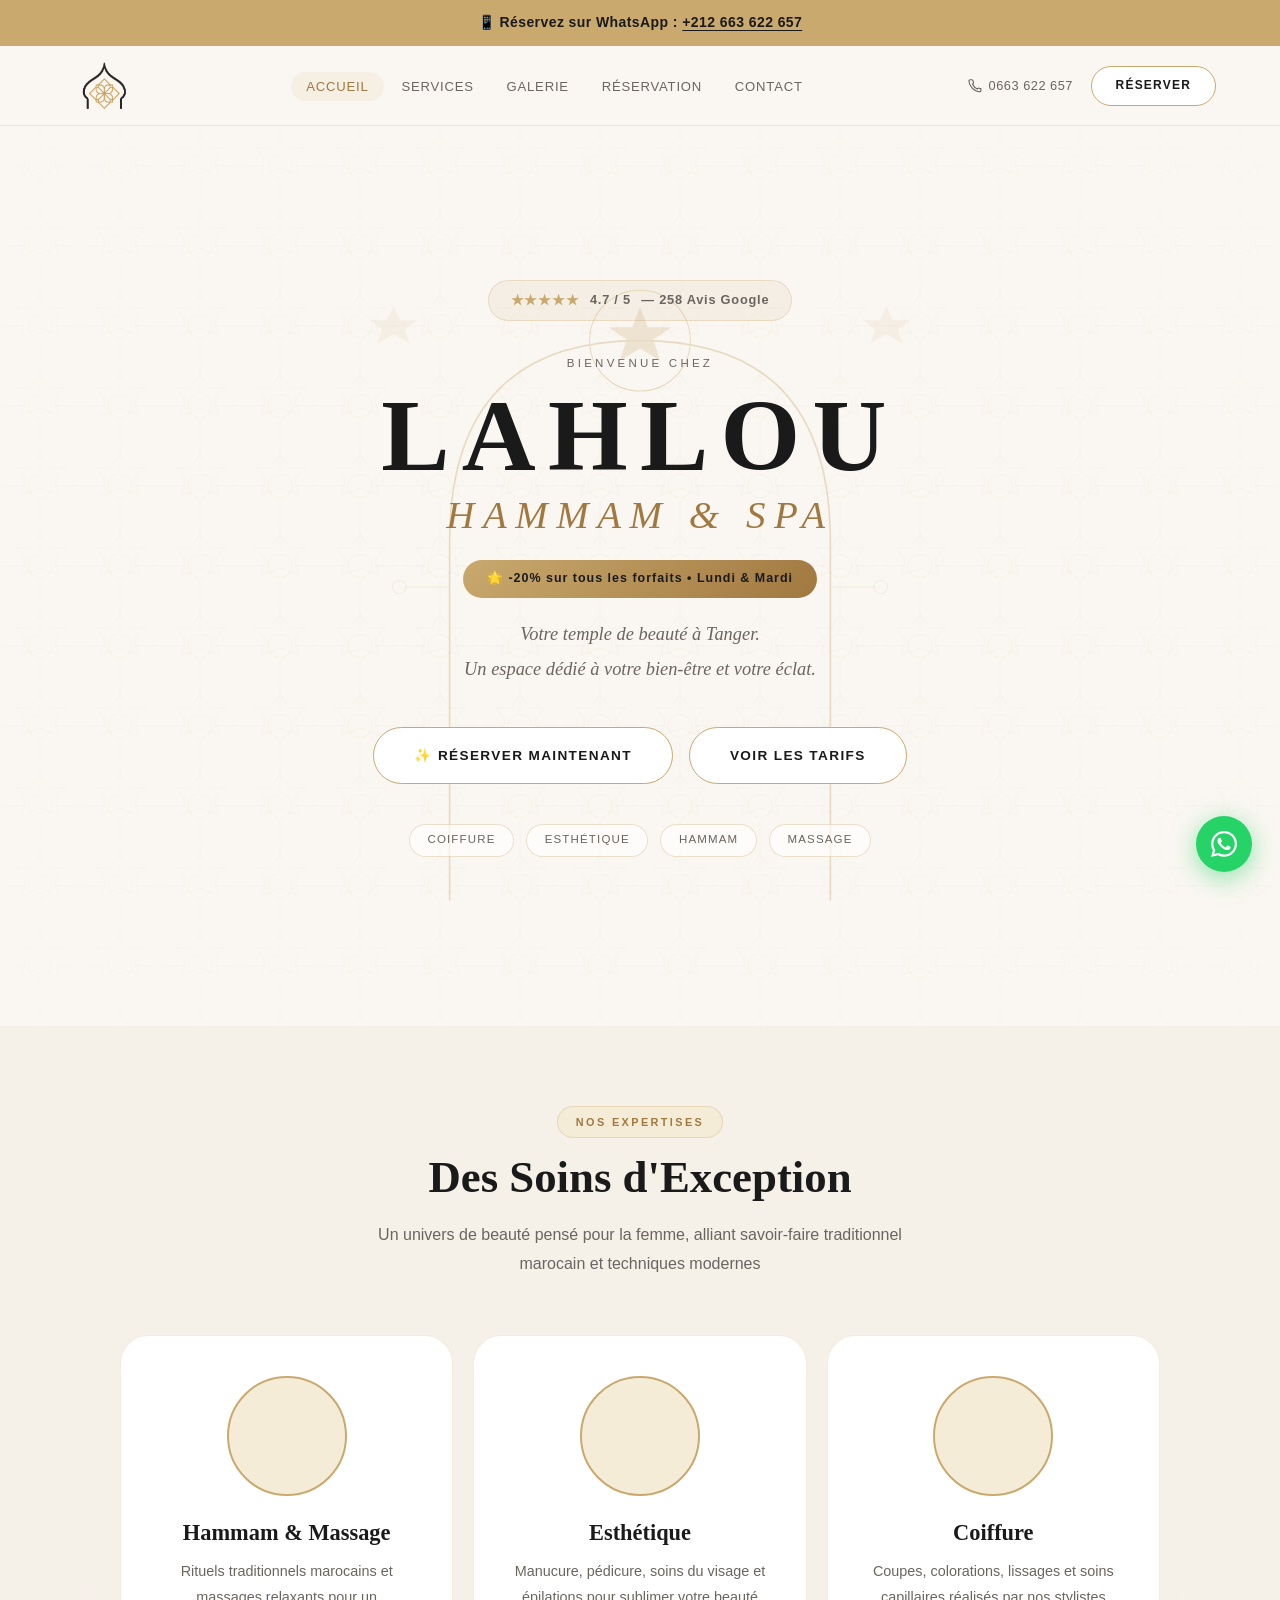
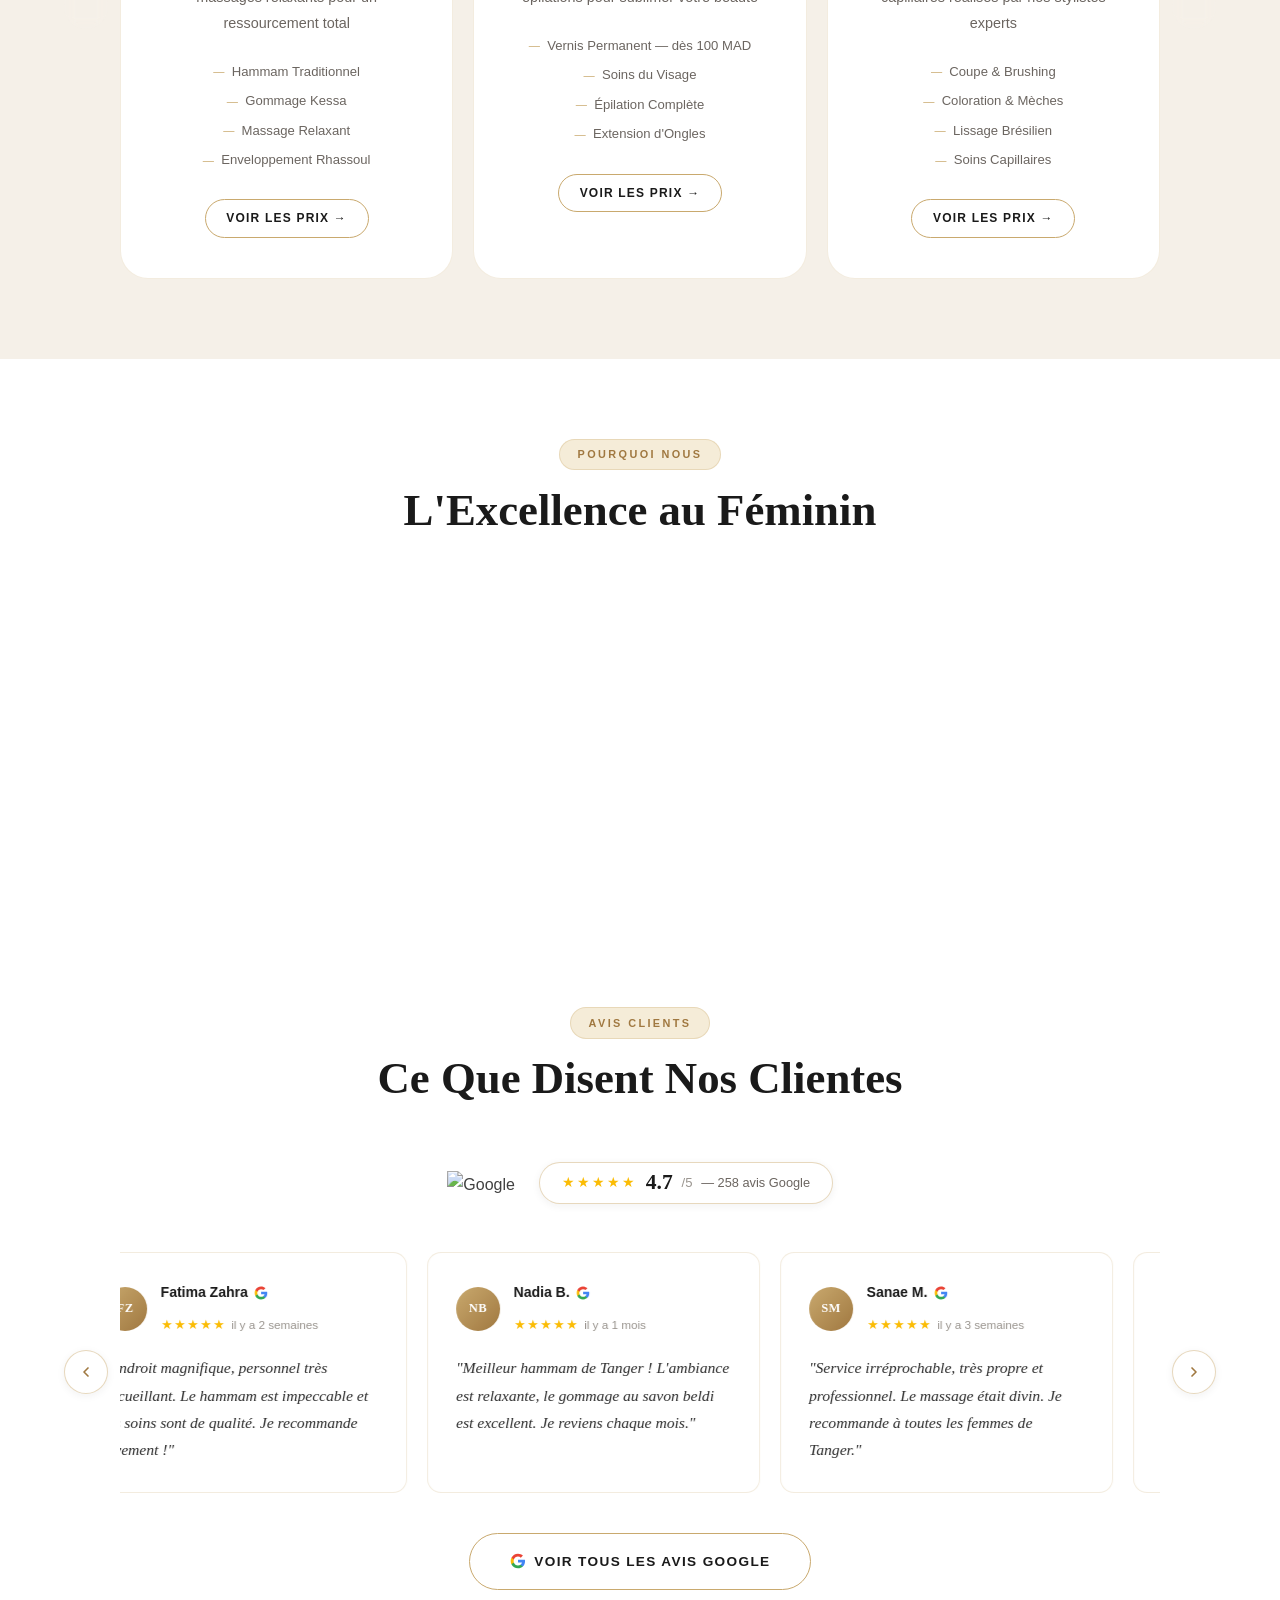
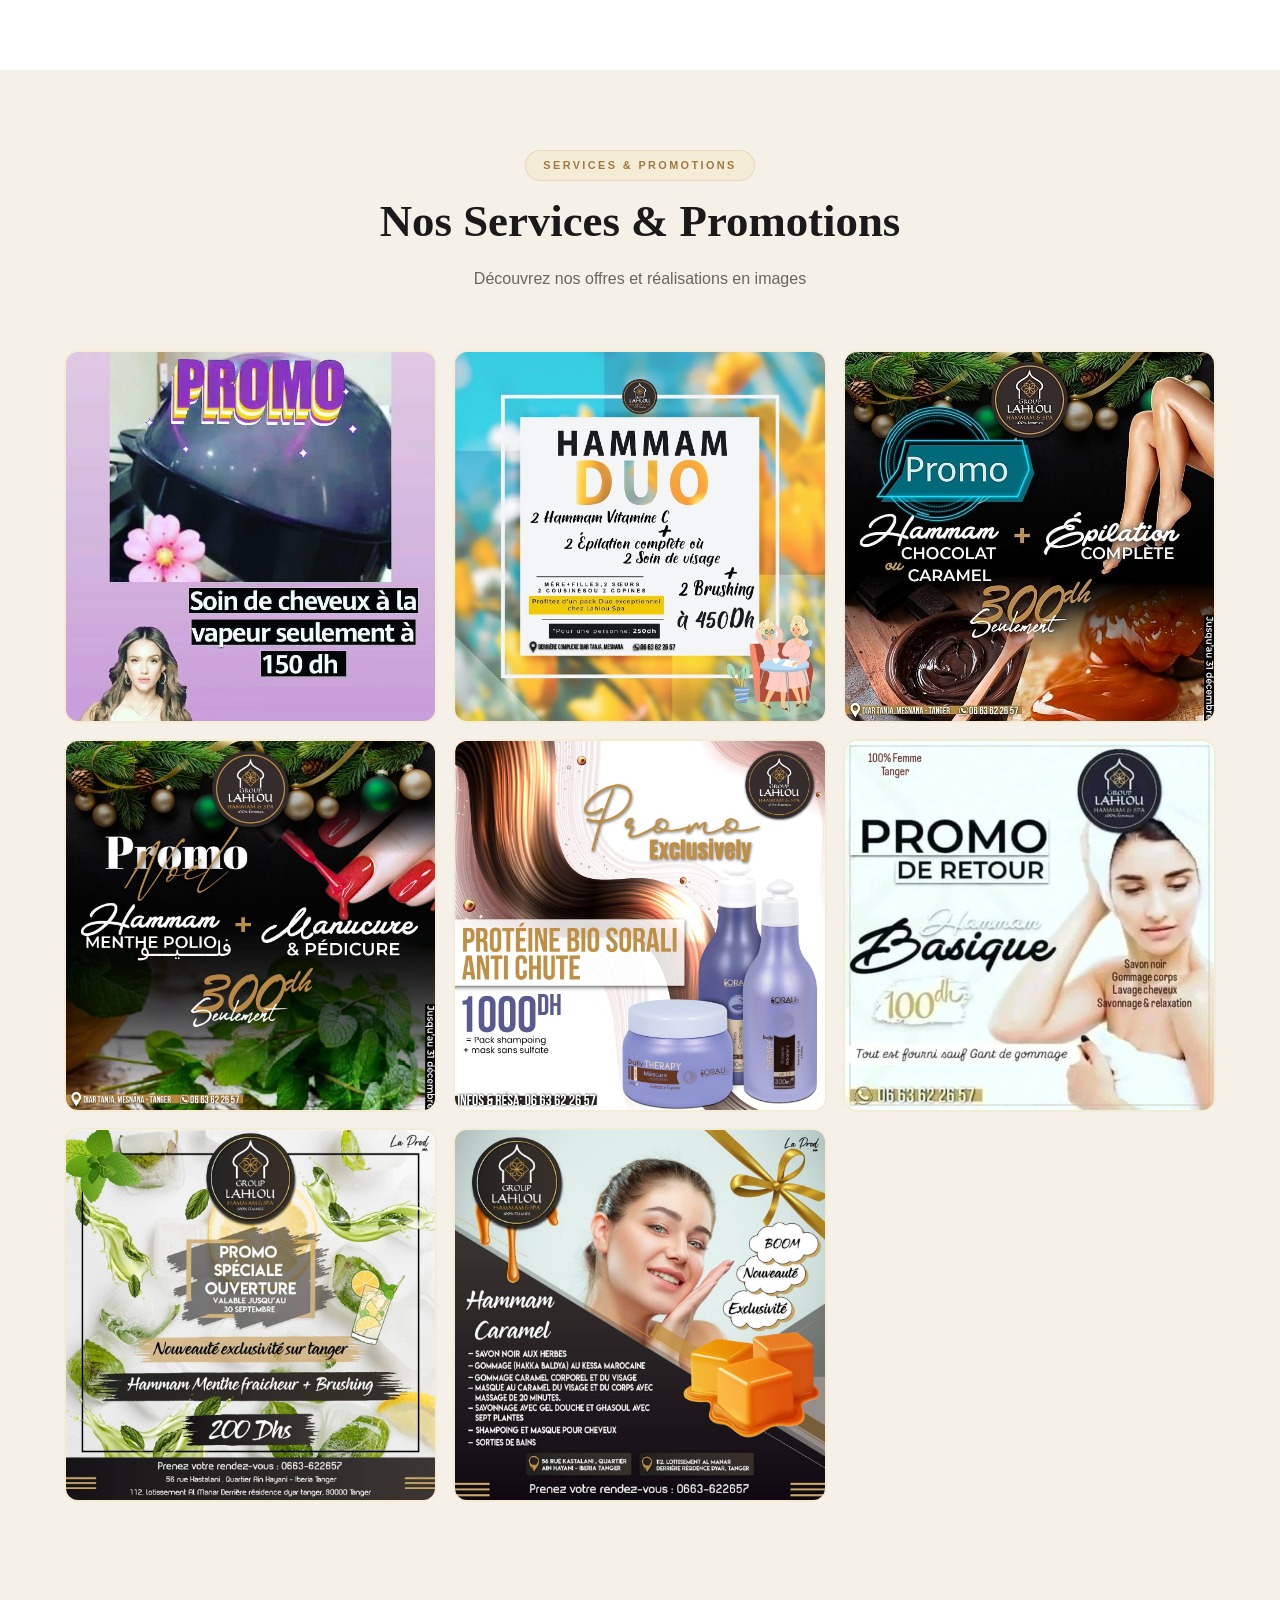
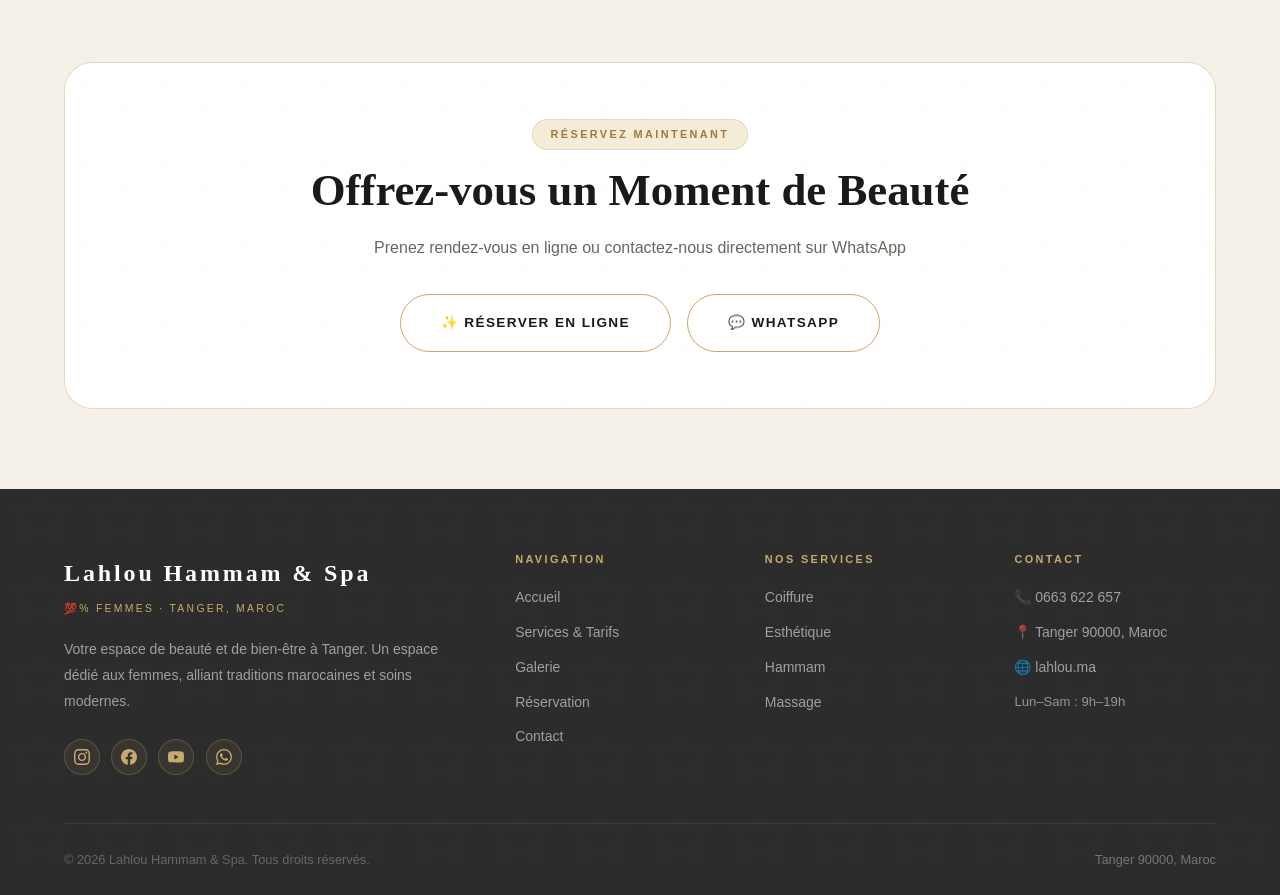
==== index.html @ bea40d2b "first commit" ====
<!DOCTYPE html>
<html lang="fr">
<head>
  <meta charset="UTF-8">
  <meta name="viewport" content="width=device-width, initial-scale=1.0">
  <link rel="icon" type="image/png" href="images/logo-main.png">
  <meta name="msapplication-TileImage" content="images/66.png">
  <title>Lahlou Hammam & Spa — 💯% Femmes | Tanger</title>
  <meta name="description" content="Votre salon de beauté à Tanger. Coiffure, Esthétique, Hammam & Massage. 💯% Femmes. 4.7★ sur Google — 258 avis.">
  <link rel="preconnect" href="https://fonts.googleapis.com">
  <link rel="preconnect" href="https://fonts.gstatic.com" crossorigin>
  <link href="https://fonts.googleapis.com/css2?family=Playfair+Display:ital,wght@0,400;0,700;1,400;1,700&family=Poppins:wght@300;400;500;600;700&display=swap" rel="stylesheet">
  <link rel="stylesheet" href="css/styles.css">
</head>
<body>

<!-- ── PROMOTIONS BANNER ─────────────────────────────────── -->
<div class="promo-banner" role="banner" aria-label="Contact WhatsApp">
  <div class="promo-banner-inner">
    <span>📱 Réservez sur WhatsApp : <a href="https://wa.me/212663622657" target="_blank" rel="noopener">+212 663 622 657</a></span>
  </div>
</div>

<!-- ── NAVIGATION ──────────────────────────────────────── -->
<nav class="nav" role="navigation">
  <div class="container nav-inner">
<a href="index.html" class="nav-logo">
  <img src="images/66.png" alt="Lahlou Hammam &amp; Spa" style="height:80px;width:auto;">
</a>
    <ul class="nav-links" role="list">
      <li><a href="index.html" class="active">Accueil</a></li>
      <li><a href="services.html">Services</a></li>
      <li><a href="gallery.html">Galerie</a></li>
      <li><a href="booking.html">Réservation</a></li>
      <li><a href="contact.html">Contact</a></li>
    </ul>
    <div class="nav-actions">
      <a href="tel:0663622657" class="nav-phone" aria-label="Appeler le salon">
        <svg width="14" height="14" viewBox="0 0 24 24" fill="none" stroke="currentColor" stroke-width="2" aria-hidden="true"><path d="M22 16.92v3a2 2 0 0 1-2.18 2 19.79 19.79 0 0 1-8.63-3.07A19.5 19.5 0 0 1 4.69 12a19.79 19.79 0 0 1-3.07-8.67A2 2 0 0 1 3.6 1.27h3a2 2 0 0 1 2 1.72 12.84 12.84 0 0 0 .7 2.81 2 2 0 0 1-.45 2.11L7.91 8.91a16 16 0 0 0 8.18 8.18l.91-.91a2 2 0 0 1 2.11-.45 12.84 12.84 0 0 0 2.81.7A2 2 0 0 1 22 16.92z"/></svg>
        0663 622 657
      </a>
      <a href="booking.html" class="nav-book-btn">
        <span class="btn-label">Réserver</span>
      </a>
      <button class="hamburger" aria-label="Ouvrir le menu" aria-expanded="false">
        <span></span><span></span><span></span>
      </button>
    </div>
  </div>
</nav>
<div class="mobile-menu" role="dialog" aria-label="Navigation mobile">
  <a href="index.html">Accueil</a>
  <a href="services.html">Services &amp; Tarifs</a>
  <a href="gallery.html">Galerie</a>
  <a href="booking.html">Réservation</a>
  <a href="contact.html">Contact</a>
  <a href="tel:0663622657">📞 0663 622 657</a>
  <a href="booking.html" class="mobile-book">✨ Réserver Maintenant</a>
</div>

<!-- ── HERO ────────────────────────────────────────────── -->
<section class="hero" aria-labelledby="hero-title">
  <div class="hero-pattern" aria-hidden="true"></div>
  <div class="hero-bg-img" aria-hidden="true"></div>
  <div class="hero-gradient" aria-hidden="true"></div>
  <div class="hero-arch" aria-hidden="true">
    <svg viewBox="0 0 500 580" xmlns="http://www.w3.org/2000/svg">
      <!-- Moroccan keyhole arch -->
      <path d="M 80,580 L 80,260 Q 80,80 250,80 Q 420,80 420,260 L 420,580" fill="none" stroke="#C9A96E" stroke-width="1.5"/>
      <!-- Decorative top -->
      <circle cx="250" cy="80" r="45" fill="none" stroke="#C9A96E" stroke-width="1"/>
      <polygon points="250,50 257,68 278,68 262,79 268,98 250,87 232,98 238,79 222,68 243,68" fill="#C9A96E" opacity="0.7"/>
      <!-- Side ornaments -->
      <line x1="80" y1="300" x2="40" y2="300" stroke="#C9A96E" stroke-width="0.8" opacity="0.5"/>
      <circle cx="35" cy="300" r="6" fill="none" stroke="#C9A96E" stroke-width="0.8" opacity="0.5"/>
      <line x1="420" y1="300" x2="460" y2="300" stroke="#C9A96E" stroke-width="0.8" opacity="0.5"/>
      <circle cx="465" cy="300" r="6" fill="none" stroke="#C9A96E" stroke-width="0.8" opacity="0.5"/>
      <!-- Corner ornaments -->
      <polygon points="30,50 36,62 50,62 40,70 44,82 30,74 16,82 20,70 10,62 24,62" fill="#C9A96E" opacity="0.3" stroke="#C9A96E" stroke-width="0.5"/>
      <polygon points="470,50 476,62 490,62 480,70 484,82 470,74 456,82 460,70 450,62 464,62" fill="#C9A96E" opacity="0.3" stroke="#C9A96E" stroke-width="0.5"/>
    </svg>
  </div>
  <div class="hero-content" role="main">
    <div class="hero-rating" aria-label="Note: 4.7 sur 5, 258 avis Google">
      <span class="stars" aria-hidden="true">★★★★★</span>
      <strong>4.7 / 5</strong>
      <span>— 258 Avis Google</span>
    </div>
    <p class="hero-label">Bienvenue chez</p>
    <h1 id="hero-title">Lahlou<span>Hammam &amp; Spa</span></h1>
    <div class="hero-promo-pill" id="hero-promo-pill" aria-label="Offre spéciale">
      <span class="hero-promo-pill__text">🌟 -20% sur tous les forfaits • Lundi & Mardi</span>
    </div>
    <p class="hero-desc">Votre temple de beauté à Tanger.<br>Un espace dédié à votre bien-être et votre éclat.</p>
    <div class="hero-cta">
      <a href="booking.html" class="btn btn-gold btn-lg">✨ Réserver Maintenant</a>
      <a href="services.html" class="btn btn-outline btn-lg">Voir les Tarifs</a>
    </div>
    <div class="hero-services-pills" aria-label="Nos services">
      <span>Coiffure</span>
      <span>Esthétique</span>
      <span>Hammam</span>
      <span>Massage</span>
    </div>
  </div>
</section>

<!-- ── SERVICES OVERVIEW ────────────────────────────────── -->
<section id="services" style="background:var(--cream)" aria-labelledby="services-title">
  <div class="container">
    <div class="section-header">
      <span class="section-tag">Nos Expertises</span>
      <h2 id="services-title">Des Soins d'Exception</h2>
      <p>Un univers de beauté pensé pour la femme, alliant savoir-faire traditionnel marocain et techniques modernes</p>
    </div>
    <div id="services-carousel" class="sec-carousel" data-gap="1.25" data-visible='{"desktop":3,"tablet":2,"mobile":1}' data-min-mobile-w="320" data-mobile-pct="0.90" aria-label="Carrousel des services">
      <button class="carousel-btn carousel-btn--prev" aria-label="Services précédents">
        <svg width="16" height="16" viewBox="0 0 24 24" fill="none" stroke="currentColor" stroke-width="2.5" stroke-linecap="round" stroke-linejoin="round" aria-hidden="true"><polyline points="15,18 9,12 15,6"/></svg>
      </button>
      <div class="sec-carousel__viewport">
        <div class="sec-carousel__track">
          <article class="service-card">
            <div class="service-icon service-icon--img">
              <img src="https://images.unsplash.com/photo-1544161515-4ab6ce6db874?w=400" alt="Hammam &amp; Massage" loading="lazy">
            </div>
            <h3>Hammam &amp; Massage</h3>
            <p>Rituels traditionnels marocains et massages relaxants pour un ressourcement total</p>
            <div class="service-card-items">
              <span>Hammam Traditionnel</span>
              <span>Gommage Kessa</span>
              <span>Massage Relaxant</span>
              <span>Enveloppement Rhassoul</span>
            </div>
            <a href="services.html#hammam" class="btn btn-outline btn-sm">Voir les prix →</a>
          </article>
          <article class="service-card">
            <div class="service-icon service-icon--img">
              <img src="https://images.unsplash.com/photo-1570172619644-dfd03ed5d881?w=400" alt="Esthétique" loading="lazy">
            </div>
            <h3>Esthétique</h3>
            <p>Manucure, pédicure, soins du visage et épilations pour sublimer votre beauté</p>
            <div class="service-card-items">
              <span>Vernis Permanent — dès 100 MAD</span>
              <span>Soins du Visage</span>
              <span>Épilation Complète</span>
              <span>Extension d'Ongles</span>
            </div>
            <a href="services.html#esthetique" class="btn btn-outline btn-sm">Voir les prix →</a>
          </article>
          <article class="service-card">
            <div class="service-icon service-icon--img">
              <img src="https://images.unsplash.com/photo-1560869713-7d0a29430803?w=400" alt="Coiffure" loading="lazy">
            </div>
            <h3>Coiffure</h3>
            <p>Coupes, colorations, lissages et soins capillaires réalisés par nos stylistes experts</p>
            <div class="service-card-items">
              <span>Coupe &amp; Brushing</span>
              <span>Coloration &amp; Mèches</span>
              <span>Lissage Brésilien</span>
              <span>Soins Capillaires</span>
            </div>
            <a href="services.html#coiffure" class="btn btn-outline btn-sm">Voir les prix →</a>
          </article>
        </div>
      </div>
      <button class="carousel-btn carousel-btn--next" aria-label="Services suivants">
        <svg width="16" height="16" viewBox="0 0 24 24" fill="none" stroke="currentColor" stroke-width="2.5" stroke-linecap="round" stroke-linejoin="round" aria-hidden="true"><polyline points="9,18 15,12 9,6"/></svg>
      </button>
    </div>
  </div>
</section>

<!-- ── WHY US ────────────────────────────────────────────── -->
<section style="background:white" aria-labelledby="whyus-title">
  <div class="container">
    <div class="section-header">
      <span class="section-tag">Pourquoi Nous</span>
      <h2 id="whyus-title">L'Excellence au Féminin</h2>
    </div>
    <div class="features-marquee" aria-label="Nos atouts" role="region">
      <div class="features-marquee__track">
        <div class="feature-card">
          <span class="feature-icon" aria-hidden="true">🌸</span>
          <h4>Espace 100% Féminin</h4>
          <p>Un cadre intimiste réservé aux femmes, pour une expérience en toute sérénité</p>
        </div>
        <div class="feature-card">
          <span class="feature-icon" aria-hidden="true">🏆</span>
          <h4>4.7★ sur Google</h4>
          <p>Plus de 258 clientes satisfaites nous font confiance. Votre satisfaction est notre fierté</p>
        </div>
        <div class="feature-card">
          <span class="feature-icon" aria-hidden="true">🫙</span>
          <h4>Produits Premium</h4>
          <p>Nous utilisons uniquement des produits de haute qualité pour prendre soin de vous</p>
        </div>
        <div class="feature-card">
          <span class="feature-icon" aria-hidden="true">✨</span>
          <h4>Savoir-Faire Marocain</h4>
          <p>Des rituels authentiques transmis de génération en génération, pour votre bien-être total</p>
        </div>
        <!-- duplicate set for seamless loop -->
        <div class="feature-card" aria-hidden="true">
          <span class="feature-icon" aria-hidden="true">🌸</span>
          <h4>Espace 100% Féminin</h4>
          <p>Un cadre intimiste réservé aux femmes, pour une expérience en toute sérénité</p>
        </div>
        <div class="feature-card" aria-hidden="true">
          <span class="feature-icon" aria-hidden="true">🏆</span>
          <h4>4.7★ sur Google</h4>
          <p>Plus de 258 clientes satisfaites nous font confiance. Votre satisfaction est notre fierté</p>
        </div>
        <div class="feature-card" aria-hidden="true">
          <span class="feature-icon" aria-hidden="true">🫙</span>
          <h4>Produits Premium</h4>
          <p>Nous utilisons uniquement des produits de haute qualité pour prendre soin de vous</p>
        </div>
        <div class="feature-card" aria-hidden="true">
          <span class="feature-icon" aria-hidden="true">✨</span>
          <h4>Savoir-Faire Marocain</h4>
          <p>Des rituels authentiques transmis de génération en génération, pour votre bien-être total</p>
        </div>
      </div>
    </div>
    <div class="features-mobile" aria-label="Nos atouts" aria-live="polite">
      <div class="features-mobile__inner">
        <div class="feature-card features-mobile__card active">
          <span class="feature-icon" aria-hidden="true">🌸</span>
          <h4>Espace 100% Féminin</h4>
          <p>Un cadre intimiste réservé aux femmes, pour une expérience en toute sérénité</p>
        </div>
        <div class="feature-card features-mobile__card">
          <span class="feature-icon" aria-hidden="true">🏆</span>
          <h4>4.7★ sur Google</h4>
          <p>Plus de 258 clientes satisfaites nous font confiance. Votre satisfaction est notre fierté</p>
        </div>
        <div class="feature-card features-mobile__card">
          <span class="feature-icon" aria-hidden="true">🫙</span>
          <h4>Produits Premium</h4>
          <p>Nous utilisons uniquement des produits de haute qualité pour prendre soin de vous</p>
        </div>
        <div class="feature-card features-mobile__card">
          <span class="feature-icon" aria-hidden="true">✨</span>
          <h4>Savoir-Faire Marocain</h4>
          <p>Des rituels authentiques transmis de génération en génération, pour votre bien-être total</p>
        </div>
      </div>
    </div>
  </div>
</section>


<!-- ── GOOGLE REVIEWS CAROUSEL ───────────────────────────── -->
<section id="avis" style="background:white" aria-labelledby="reviews-title">
  <div class="container">

    <div class="section-header">
      <span class="section-tag">Avis Clients</span>
      <h2 id="reviews-title">Ce Que Disent Nos Clientes</h2>
    </div>

    <div class="greview-summary">
      <img src="https://www.google.com/images/branding/googlelogo/2x/googlelogo_color_272x92dp.png"
           alt="Google" class="greview-glogo" width="72" height="24" loading="lazy">
      <div class="greview-overall-badge" aria-label="Note Google : 4.7 sur 5, 258 avis">
        <span class="greview-overall-stars" aria-hidden="true">★★★★★</span>
        <span class="greview-overall-score">4.7</span>
        <span class="greview-overall-sep">/5</span>
        <span class="greview-overall-count">— 258 avis Google</span>
      </div>
    </div>

    <div class="reviews-carousel" aria-label="Carrousel des avis clients">

      <button class="carousel-btn carousel-btn--prev" aria-label="Avis précédents">
        <svg width="16" height="16" viewBox="0 0 24 24" fill="none" stroke="currentColor" stroke-width="2.5" stroke-linecap="round" stroke-linejoin="round" aria-hidden="true"><polyline points="15,18 9,12 15,6"/></svg>
      </button>

      <div class="carousel-viewport">
        <div class="carousel-track" role="list">

          <div class="carousel-card" role="listitem">
            <div class="greview-header">
              <div class="greview-avatar" aria-hidden="true">FZ</div>
              <div class="greview-author-meta">
                <div class="greview-name">Fatima Zahra <svg width="14" height="14" viewBox="0 0 24 24" xmlns="http://www.w3.org/2000/svg" role="img" aria-label="Vérifié Google"><path d="M22.56 12.25c0-.78-.07-1.53-.2-2.25H12v4.26h5.92c-.26 1.37-1.04 2.53-2.21 3.31v2.77h3.57c2.08-1.92 3.28-4.74 3.28-8.09z" fill="#4285F4"/><path d="M12 23c2.97 0 5.46-.98 7.28-2.66l-3.57-2.77c-.98.66-2.23 1.06-3.71 1.06-2.86 0-5.29-1.93-6.16-4.53H2.18v2.84C3.99 20.53 7.7 23 12 23z" fill="#34A853"/><path d="M5.84 14.09c-.22-.66-.35-1.36-.35-2.09s.13-1.43.35-2.09V7.07H2.18C1.43 8.55 1 10.22 1 12s.43 3.45 1.18 4.93l2.85-2.22.81-.62z" fill="#FBBC05"/><path d="M12 5.38c1.62 0 3.06.56 4.21 1.64l3.15-3.15C17.45 2.09 14.97 1 12 1 7.7 1 3.99 3.47 2.18 7.07l3.66 2.84c.87-2.6 3.3-4.53 6.16-4.53z" fill="#EA4335"/></svg></div>
                <div><span class="greview-stars" aria-label="5 étoiles">★★★★★</span><span class="greview-date">il y a 2 semaines</span></div>
              </div>
            </div>
            <p class="greview-text">"Endroit magnifique, personnel très accueillant. Le hammam est impeccable et les soins sont de qualité. Je recommande vivement !"</p>
          </div>

          <div class="carousel-card" role="listitem">
            <div class="greview-header">
              <div class="greview-avatar" aria-hidden="true">NB</div>
              <div class="greview-author-meta">
                <div class="greview-name">Nadia B. <svg width="14" height="14" viewBox="0 0 24 24" xmlns="http://www.w3.org/2000/svg" role="img" aria-label="Vérifié Google"><path d="M22.56 12.25c0-.78-.07-1.53-.2-2.25H12v4.26h5.92c-.26 1.37-1.04 2.53-2.21 3.31v2.77h3.57c2.08-1.92 3.28-4.74 3.28-8.09z" fill="#4285F4"/><path d="M12 23c2.97 0 5.46-.98 7.28-2.66l-3.57-2.77c-.98.66-2.23 1.06-3.71 1.06-2.86 0-5.29-1.93-6.16-4.53H2.18v2.84C3.99 20.53 7.7 23 12 23z" fill="#34A853"/><path d="M5.84 14.09c-.22-.66-.35-1.36-.35-2.09s.13-1.43.35-2.09V7.07H2.18C1.43 8.55 1 10.22 1 12s.43 3.45 1.18 4.93l2.85-2.22.81-.62z" fill="#FBBC05"/><path d="M12 5.38c1.62 0 3.06.56 4.21 1.64l3.15-3.15C17.45 2.09 14.97 1 12 1 7.7 1 3.99 3.47 2.18 7.07l3.66 2.84c.87-2.6 3.3-4.53 6.16-4.53z" fill="#EA4335"/></svg></div>
                <div><span class="greview-stars" aria-label="5 étoiles">★★★★★</span><span class="greview-date">il y a 1 mois</span></div>
              </div>
            </div>
            <p class="greview-text">"Meilleur hammam de Tanger ! L'ambiance est relaxante, le gommage au savon beldi est excellent. Je reviens chaque mois."</p>
          </div>

          <div class="carousel-card" role="listitem">
            <div class="greview-header">
              <div class="greview-avatar" aria-hidden="true">SM</div>
              <div class="greview-author-meta">
                <div class="greview-name">Sanae M. <svg width="14" height="14" viewBox="0 0 24 24" xmlns="http://www.w3.org/2000/svg" role="img" aria-label="Vérifié Google"><path d="M22.56 12.25c0-.78-.07-1.53-.2-2.25H12v4.26h5.92c-.26 1.37-1.04 2.53-2.21 3.31v2.77h3.57c2.08-1.92 3.28-4.74 3.28-8.09z" fill="#4285F4"/><path d="M12 23c2.97 0 5.46-.98 7.28-2.66l-3.57-2.77c-.98.66-2.23 1.06-3.71 1.06-2.86 0-5.29-1.93-6.16-4.53H2.18v2.84C3.99 20.53 7.7 23 12 23z" fill="#34A853"/><path d="M5.84 14.09c-.22-.66-.35-1.36-.35-2.09s.13-1.43.35-2.09V7.07H2.18C1.43 8.55 1 10.22 1 12s.43 3.45 1.18 4.93l2.85-2.22.81-.62z" fill="#FBBC05"/><path d="M12 5.38c1.62 0 3.06.56 4.21 1.64l3.15-3.15C17.45 2.09 14.97 1 12 1 7.7 1 3.99 3.47 2.18 7.07l3.66 2.84c.87-2.6 3.3-4.53 6.16-4.53z" fill="#EA4335"/></svg></div>
                <div><span class="greview-stars" aria-label="5 étoiles">★★★★★</span><span class="greview-date">il y a 3 semaines</span></div>
              </div>
            </div>
            <p class="greview-text">"Service irréprochable, très propre et professionnel. Le massage était divin. Je recommande à toutes les femmes de Tanger."</p>
          </div>

          <div class="carousel-card" role="listitem">
            <div class="greview-header">
              <div class="greview-avatar" aria-hidden="true">HK</div>
              <div class="greview-author-meta">
                <div class="greview-name">Houda K. <svg width="14" height="14" viewBox="0 0 24 24" xmlns="http://www.w3.org/2000/svg" role="img" aria-label="Vérifié Google"><path d="M22.56 12.25c0-.78-.07-1.53-.2-2.25H12v4.26h5.92c-.26 1.37-1.04 2.53-2.21 3.31v2.77h3.57c2.08-1.92 3.28-4.74 3.28-8.09z" fill="#4285F4"/><path d="M12 23c2.97 0 5.46-.98 7.28-2.66l-3.57-2.77c-.98.66-2.23 1.06-3.71 1.06-2.86 0-5.29-1.93-6.16-4.53H2.18v2.84C3.99 20.53 7.7 23 12 23z" fill="#34A853"/><path d="M5.84 14.09c-.22-.66-.35-1.36-.35-2.09s.13-1.43.35-2.09V7.07H2.18C1.43 8.55 1 10.22 1 12s.43 3.45 1.18 4.93l2.85-2.22.81-.62z" fill="#FBBC05"/><path d="M12 5.38c1.62 0 3.06.56 4.21 1.64l3.15-3.15C17.45 2.09 14.97 1 12 1 7.7 1 3.99 3.47 2.18 7.07l3.66 2.84c.87-2.6 3.3-4.53 6.16-4.53z" fill="#EA4335"/></svg></div>
                <div><span class="greview-stars" aria-label="5 étoiles">★★★★★</span><span class="greview-date">il y a 2 mois</span></div>
              </div>
            </div>
            <p class="greview-text">"Hammam de qualité supérieure. Personnel sympathique et compétent. Les forfaits sont très bien tarifés."</p>
          </div>

          <div class="carousel-card" role="listitem">
            <div class="greview-header">
              <div class="greview-avatar" aria-hidden="true">MA</div>
              <div class="greview-author-meta">
                <div class="greview-name">Meryem A. <svg width="14" height="14" viewBox="0 0 24 24" xmlns="http://www.w3.org/2000/svg" role="img" aria-label="Vérifié Google"><path d="M22.56 12.25c0-.78-.07-1.53-.2-2.25H12v4.26h5.92c-.26 1.37-1.04 2.53-2.21 3.31v2.77h3.57c2.08-1.92 3.28-4.74 3.28-8.09z" fill="#4285F4"/><path d="M12 23c2.97 0 5.46-.98 7.28-2.66l-3.57-2.77c-.98.66-2.23 1.06-3.71 1.06-2.86 0-5.29-1.93-6.16-4.53H2.18v2.84C3.99 20.53 7.7 23 12 23z" fill="#34A853"/><path d="M5.84 14.09c-.22-.66-.35-1.36-.35-2.09s.13-1.43.35-2.09V7.07H2.18C1.43 8.55 1 10.22 1 12s.43 3.45 1.18 4.93l2.85-2.22.81-.62z" fill="#FBBC05"/><path d="M12 5.38c1.62 0 3.06.56 4.21 1.64l3.15-3.15C17.45 2.09 14.97 1 12 1 7.7 1 3.99 3.47 2.18 7.07l3.66 2.84c.87-2.6 3.3-4.53 6.16-4.53z" fill="#EA4335"/></svg></div>
                <div><span class="greview-stars" aria-label="5 étoiles">★★★★★</span><span class="greview-date">il y a 1 semaine</span></div>
              </div>
            </div>
            <p class="greview-text">"Une expérience inoubliable ! Le soin ghassoul est fantastique. L'équipe est professionnelle et chaleureuse."</p>
          </div>

          <div class="carousel-card" role="listitem">
            <div class="greview-header">
              <div class="greview-avatar" aria-hidden="true">SR</div>
              <div class="greview-author-meta">
                <div class="greview-name">Salma R. <svg width="14" height="14" viewBox="0 0 24 24" xmlns="http://www.w3.org/2000/svg" role="img" aria-label="Vérifié Google"><path d="M22.56 12.25c0-.78-.07-1.53-.2-2.25H12v4.26h5.92c-.26 1.37-1.04 2.53-2.21 3.31v2.77h3.57c2.08-1.92 3.28-4.74 3.28-8.09z" fill="#4285F4"/><path d="M12 23c2.97 0 5.46-.98 7.28-2.66l-3.57-2.77c-.98.66-2.23 1.06-3.71 1.06-2.86 0-5.29-1.93-6.16-4.53H2.18v2.84C3.99 20.53 7.7 23 12 23z" fill="#34A853"/><path d="M5.84 14.09c-.22-.66-.35-1.36-.35-2.09s.13-1.43.35-2.09V7.07H2.18C1.43 8.55 1 10.22 1 12s.43 3.45 1.18 4.93l2.85-2.22.81-.62z" fill="#FBBC05"/><path d="M12 5.38c1.62 0 3.06.56 4.21 1.64l3.15-3.15C17.45 2.09 14.97 1 12 1 7.7 1 3.99 3.47 2.18 7.07l3.66 2.84c.87-2.6 3.3-4.53 6.16-4.53z" fill="#EA4335"/></svg></div>
                <div><span class="greview-stars" aria-label="5 étoiles">★★★★★</span><span class="greview-date">il y a 3 mois</span></div>
              </div>
            </div>
            <p class="greview-text">"Très bon rapport qualité-prix. Le hammam est spacieux et propre. Je recommande le forfait complet."</p>
          </div>

          <div class="carousel-card" role="listitem">
            <div class="greview-header">
              <div class="greview-avatar" aria-hidden="true">ZO</div>
              <div class="greview-author-meta">
                <div class="greview-name">Zineb O. <svg width="14" height="14" viewBox="0 0 24 24" xmlns="http://www.w3.org/2000/svg" role="img" aria-label="Vérifié Google"><path d="M22.56 12.25c0-.78-.07-1.53-.2-2.25H12v4.26h5.92c-.26 1.37-1.04 2.53-2.21 3.31v2.77h3.57c2.08-1.92 3.28-4.74 3.28-8.09z" fill="#4285F4"/><path d="M12 23c2.97 0 5.46-.98 7.28-2.66l-3.57-2.77c-.98.66-2.23 1.06-3.71 1.06-2.86 0-5.29-1.93-6.16-4.53H2.18v2.84C3.99 20.53 7.7 23 12 23z" fill="#34A853"/><path d="M5.84 14.09c-.22-.66-.35-1.36-.35-2.09s.13-1.43.35-2.09V7.07H2.18C1.43 8.55 1 10.22 1 12s.43 3.45 1.18 4.93l2.85-2.22.81-.62z" fill="#FBBC05"/><path d="M12 5.38c1.62 0 3.06.56 4.21 1.64l3.15-3.15C17.45 2.09 14.97 1 12 1 7.7 1 3.99 3.47 2.18 7.07l3.66 2.84c.87-2.6 3.3-4.53 6.16-4.53z" fill="#EA4335"/></svg></div>
                <div><span class="greview-stars" aria-label="5 étoiles">★★★★★</span><span class="greview-date">il y a 2 semaines</span></div>
              </div>
            </div>
            <p class="greview-text">"Magnifique endroit pour se détendre. Le massage relaxant est excellent. Personnel très professionnel."</p>
          </div>

          <div class="carousel-card" role="listitem">
            <div class="greview-header">
              <div class="greview-avatar" aria-hidden="true">KL</div>
              <div class="greview-author-meta">
                <div class="greview-name">Khadija L. <svg width="14" height="14" viewBox="0 0 24 24" xmlns="http://www.w3.org/2000/svg" role="img" aria-label="Vérifié Google"><path d="M22.56 12.25c0-.78-.07-1.53-.2-2.25H12v4.26h5.92c-.26 1.37-1.04 2.53-2.21 3.31v2.77h3.57c2.08-1.92 3.28-4.74 3.28-8.09z" fill="#4285F4"/><path d="M12 23c2.97 0 5.46-.98 7.28-2.66l-3.57-2.77c-.98.66-2.23 1.06-3.71 1.06-2.86 0-5.29-1.93-6.16-4.53H2.18v2.84C3.99 20.53 7.7 23 12 23z" fill="#34A853"/><path d="M5.84 14.09c-.22-.66-.35-1.36-.35-2.09s.13-1.43.35-2.09V7.07H2.18C1.43 8.55 1 10.22 1 12s.43 3.45 1.18 4.93l2.85-2.22.81-.62z" fill="#FBBC05"/><path d="M12 5.38c1.62 0 3.06.56 4.21 1.64l3.15-3.15C17.45 2.09 14.97 1 12 1 7.7 1 3.99 3.47 2.18 7.07l3.66 2.84c.87-2.6 3.3-4.53 6.16-4.53z" fill="#EA4335"/></svg></div>
                <div><span class="greview-stars" aria-label="5 étoiles">★★★★★</span><span class="greview-date">il y a 1 mois</span></div>
              </div>
            </div>
            <p class="greview-text">"Le meilleur soin visage que j'ai eu ! Cadre élégant et propre. Je reviens bientôt avec mes amies."</p>
          </div>

        </div>
      </div>

      <button class="carousel-btn carousel-btn--next" aria-label="Avis suivants">
        <svg width="16" height="16" viewBox="0 0 24 24" fill="none" stroke="currentColor" stroke-width="2.5" stroke-linecap="round" stroke-linejoin="round" aria-hidden="true"><polyline points="9,18 15,12 9,6"/></svg>
      </button>

    </div>

    <div style="text-align:center;margin-top:2.5rem">
      <a href="https://maps.app.goo.gl/YPXD6qZvrERKqMsW9" target="_blank" rel="noopener"
         class="btn btn-outline btn-lg" aria-label="Voir tous les avis sur Google Maps">
        <svg width="16" height="16" viewBox="0 0 24 24" xmlns="http://www.w3.org/2000/svg" aria-hidden="true"><path d="M22.56 12.25c0-.78-.07-1.53-.2-2.25H12v4.26h5.92c-.26 1.37-1.04 2.53-2.21 3.31v2.77h3.57c2.08-1.92 3.28-4.74 3.28-8.09z" fill="#4285F4"/><path d="M12 23c2.97 0 5.46-.98 7.28-2.66l-3.57-2.77c-.98.66-2.23 1.06-3.71 1.06-2.86 0-5.29-1.93-6.16-4.53H2.18v2.84C3.99 20.53 7.7 23 12 23z" fill="#34A853"/><path d="M5.84 14.09c-.22-.66-.35-1.36-.35-2.09s.13-1.43.35-2.09V7.07H2.18C1.43 8.55 1 10.22 1 12s.43 3.45 1.18 4.93l2.85-2.22.81-.62z" fill="#FBBC05"/><path d="M12 5.38c1.62 0 3.06.56 4.21 1.64l3.15-3.15C17.45 2.09 14.97 1 12 1 7.7 1 3.99 3.47 2.18 7.07l3.66 2.84c.87-2.6 3.3-4.53 6.16-4.53z" fill="#EA4335"/></svg>
        Voir tous les avis Google
      </a>
    </div>

  </div>
</section>

<!-- ── PROMO GALLERY ─────────────────────────────────────── -->
<section id="promo-gallery" style="background:var(--cream)" aria-labelledby="promo-gallery-title">
  <div class="container">
    <div class="section-header">
      <span class="section-tag">Services &amp; Promotions</span>
      <h2 id="promo-gallery-title">Nos Services &amp; Promotions</h2>
      <p>Découvrez nos offres et réalisations en images</p>
    </div>
    <div class="promo-gallery-grid">

      <div class="promo-gallery-item" data-src="promo/1.jpg" data-alt="Service & Promotion 1" aria-label="Voir l'image en grand">
        <img src="promo/1.jpg" alt="Service & Promotion 1" loading="lazy">
        <div class="promo-gallery-overlay">
          <span class="promo-gallery-zoom" aria-hidden="true">
            <svg width="20" height="20" viewBox="0 0 24 24" fill="none" stroke="currentColor" stroke-width="2.2" stroke-linecap="round" stroke-linejoin="round"><circle cx="11" cy="11" r="8"/><line x1="21" y1="21" x2="16.65" y2="16.65"/><line x1="11" y1="8" x2="11" y2="14"/><line x1="8" y1="11" x2="14" y2="11"/></svg>
          </span>
        </div>
      </div>

      <div class="promo-gallery-item" data-src="promo/2.jpg" data-alt="Service & Promotion 2" aria-label="Voir l'image en grand">
        <img src="promo/2.jpg" alt="Service & Promotion 2" loading="lazy">
        <div class="promo-gallery-overlay">
          <span class="promo-gallery-zoom" aria-hidden="true">
            <svg width="20" height="20" viewBox="0 0 24 24" fill="none" stroke="currentColor" stroke-width="2.2" stroke-linecap="round" stroke-linejoin="round"><circle cx="11" cy="11" r="8"/><line x1="21" y1="21" x2="16.65" y2="16.65"/><line x1="11" y1="8" x2="11" y2="14"/><line x1="8" y1="11" x2="14" y2="11"/></svg>
          </span>
        </div>
      </div>

      <div class="promo-gallery-item" data-src="promo/3.jpg" data-alt="Service & Promotion 3" aria-label="Voir l'image en grand">
        <img src="promo/3.jpg" alt="Service & Promotion 3" loading="lazy">
        <div class="promo-gallery-overlay">
          <span class="promo-gallery-zoom" aria-hidden="true">
            <svg width="20" height="20" viewBox="0 0 24 24" fill="none" stroke="currentColor" stroke-width="2.2" stroke-linecap="round" stroke-linejoin="round"><circle cx="11" cy="11" r="8"/><line x1="21" y1="21" x2="16.65" y2="16.65"/><line x1="11" y1="8" x2="11" y2="14"/><line x1="8" y1="11" x2="14" y2="11"/></svg>
          </span>
        </div>
      </div>

      <div class="promo-gallery-item" data-src="promo/5.jpg" data-alt="Service & Promotion 5" aria-label="Voir l'image en grand">
        <img src="promo/5.jpg" alt="Service & Promotion 5" loading="lazy">
        <div class="promo-gallery-overlay">
          <span class="promo-gallery-zoom" aria-hidden="true">
            <svg width="20" height="20" viewBox="0 0 24 24" fill="none" stroke="currentColor" stroke-width="2.2" stroke-linecap="round" stroke-linejoin="round"><circle cx="11" cy="11" r="8"/><line x1="21" y1="21" x2="16.65" y2="16.65"/><line x1="11" y1="8" x2="11" y2="14"/><line x1="8" y1="11" x2="14" y2="11"/></svg>
          </span>
        </div>
      </div>

      <div class="promo-gallery-item" data-src="promo/6.jpg" data-alt="Service & Promotion 6" aria-label="Voir l'image en grand">
        <img src="promo/6.jpg" alt="Service & Promotion 6" loading="lazy">
        <div class="promo-gallery-overlay">
          <span class="promo-gallery-zoom" aria-hidden="true">
            <svg width="20" height="20" viewBox="0 0 24 24" fill="none" stroke="currentColor" stroke-width="2.2" stroke-linecap="round" stroke-linejoin="round"><circle cx="11" cy="11" r="8"/><line x1="21" y1="21" x2="16.65" y2="16.65"/><line x1="11" y1="8" x2="11" y2="14"/><line x1="8" y1="11" x2="14" y2="11"/></svg>
          </span>
        </div>
      </div>

      <div class="promo-gallery-item" data-src="promo/7.jpg" data-alt="Service & Promotion 7" aria-label="Voir l'image en grand">
        <img src="promo/7.jpg" alt="Service & Promotion 7" loading="lazy">
        <div class="promo-gallery-overlay">
          <span class="promo-gallery-zoom" aria-hidden="true">
            <svg width="20" height="20" viewBox="0 0 24 24" fill="none" stroke="currentColor" stroke-width="2.2" stroke-linecap="round" stroke-linejoin="round"><circle cx="11" cy="11" r="8"/><line x1="21" y1="21" x2="16.65" y2="16.65"/><line x1="11" y1="8" x2="11" y2="14"/><line x1="8" y1="11" x2="14" y2="11"/></svg>
          </span>
        </div>
      </div>

      <div class="promo-gallery-item" data-src="promo/8.jpg" data-alt="Service & Promotion 8" aria-label="Voir l'image en grand">
        <img src="promo/8.jpg" alt="Service & Promotion 8" loading="lazy">
        <div class="promo-gallery-overlay">
          <span class="promo-gallery-zoom" aria-hidden="true">
            <svg width="20" height="20" viewBox="0 0 24 24" fill="none" stroke="currentColor" stroke-width="2.2" stroke-linecap="round" stroke-linejoin="round"><circle cx="11" cy="11" r="8"/><line x1="21" y1="21" x2="16.65" y2="16.65"/><line x1="11" y1="8" x2="11" y2="14"/><line x1="8" y1="11" x2="14" y2="11"/></svg>
          </span>
        </div>
      </div>

      <div class="promo-gallery-item" data-src="promo/9.jpg" data-alt="Service & Promotion 9" aria-label="Voir l'image en grand">
        <img src="promo/9.jpg" alt="Service & Promotion 9" loading="lazy">
        <div class="promo-gallery-overlay">
          <span class="promo-gallery-zoom" aria-hidden="true">
            <svg width="20" height="20" viewBox="0 0 24 24" fill="none" stroke="currentColor" stroke-width="2.2" stroke-linecap="round" stroke-linejoin="round"><circle cx="11" cy="11" r="8"/><line x1="21" y1="21" x2="16.65" y2="16.65"/><line x1="11" y1="8" x2="11" y2="14"/><line x1="8" y1="11" x2="14" y2="11"/></svg>
          </span>
        </div>
      </div>

    </div>
  </div>
</section>

<!-- ── CTA BOOKING ───────────────────────────────────────── -->
<section style="background:var(--cream)">
  <div class="container">
    <div class="cta-banner">
      <div class="cta-banner-content">
        <span class="section-tag">Réservez Maintenant</span>
        <h2>Offrez-vous un Moment de Beauté</h2>
        <p>Prenez rendez-vous en ligne ou contactez-nous directement sur WhatsApp</p>
        <div style="display:flex;gap:1rem;justify-content:center;flex-wrap:wrap">
          <a href="booking.html" class="btn btn-gold btn-lg">✨ Réserver en Ligne</a>
          <a href="https://wa.me/212663622657" target="_blank" rel="noopener" class="btn btn-outline-white btn-lg">
            💬 WhatsApp
          </a>
        </div>
      </div>
    </div>
  </div>
</section>

<!-- ── FOOTER ───────────────────────────────────────────── -->
<footer class="footer" role="contentinfo">
  <div class="container">
    <div class="footer-grid">
      <div class="footer-brand">
        <span class="footer-logo-text">Lahlou Hammam &amp; Spa</span>
        <span class="footer-logo-sub">💯% Femmes · Tanger, Maroc</span>
        <p>Votre espace de beauté et de bien-être à Tanger. Un espace dédié aux femmes, alliant traditions marocaines et soins modernes.</p>
        <div class="footer-social" aria-label="Réseaux sociaux">
          <a href="https://www.instagram.com/lahlou.spa_coif_esth_hammam/" aria-label="Instagram" target="_blank" rel="noopener">
            <svg width="16" height="16" viewBox="0 0 24 24" fill="currentColor" aria-hidden="true"><path d="M12 2.163c3.204 0 3.584.012 4.85.07 3.252.148 4.771 1.691 4.919 4.919.058 1.265.069 1.645.069 4.849 0 3.205-.012 3.584-.069 4.849-.149 3.225-1.664 4.771-4.919 4.919-1.266.058-1.644.07-4.85.07-3.204 0-3.584-.012-4.849-.07-3.26-.149-4.771-1.699-4.919-4.92-.058-1.265-.07-1.644-.07-4.849 0-3.204.013-3.583.07-4.849.149-3.227 1.664-4.771 4.919-4.919 1.266-.057 1.645-.069 4.849-.069zm0-2.163c-3.259 0-3.667.014-4.947.072-4.358.2-6.78 2.618-6.98 6.98-.059 1.281-.073 1.689-.073 4.948 0 3.259.014 3.668.072 4.948.2 4.358 2.618 6.78 6.98 6.98 1.281.058 1.689.072 4.948.072 3.259 0 3.668-.014 4.948-.072 4.354-.2 6.782-2.618 6.979-6.98.059-1.28.073-1.689.073-4.948 0-3.259-.014-3.667-.072-4.947-.196-4.354-2.617-6.78-6.979-6.98-1.281-.059-1.69-.073-4.949-.073zm0 5.838c-3.403 0-6.162 2.759-6.162 6.162s2.759 6.163 6.162 6.163 6.162-2.759 6.162-6.163c0-3.403-2.759-6.162-6.162-6.162zm0 10.162c-2.209 0-4-1.79-4-4 0-2.209 1.791-4 4-4s4 1.791 4 4c0 2.21-1.791 4-4 4zm6.406-11.845c-.796 0-1.441.645-1.441 1.44s.645 1.44 1.441 1.44c.795 0 1.439-.645 1.439-1.44s-.644-1.44-1.439-1.44z"/></svg>
          </a>
          <a href="https://web.facebook.com/lahlouspa/" aria-label="Facebook" target="_blank" rel="noopener">
            <svg width="16" height="16" viewBox="0 0 24 24" fill="currentColor" aria-hidden="true"><path d="M24 12.073c0-6.627-5.373-12-12-12s-12 5.373-12 12c0 5.99 4.388 10.954 10.125 11.854v-8.385H7.078v-3.47h3.047V9.43c0-3.007 1.792-4.669 4.533-4.669 1.312 0 2.686.235 2.686.235v2.953H15.83c-1.491 0-1.956.925-1.956 1.874v2.25h3.328l-.532 3.47h-2.796v8.385C19.612 23.027 24 18.062 24 12.073z"/></svg>
          </a>
          <a href="https://www.youtube.com/@lahlouhammamspa5398" aria-label="YouTube" target="_blank" rel="noopener">
            <svg width="16" height="16" viewBox="0 0 24 24" fill="currentColor" aria-hidden="true"><path d="M23.498 6.186a3.016 3.016 0 0 0-2.122-2.136C19.505 3.545 12 3.545 12 3.545s-7.505 0-9.377.505A3.017 3.017 0 0 0 .502 6.186C0 8.07 0 12 0 12s0 3.93.502 5.814a3.016 3.016 0 0 0 2.122 2.136c1.871.505 9.376.505 9.376.505s7.505 0 9.377-.505a3.015 3.015 0 0 0 2.122-2.136C24 15.93 24 12 24 12s0-3.93-.502-5.814zM9.545 15.568V8.432L15.818 12l-6.273 3.568z"/></svg>
          </a>
          <a href="https://wa.me/212663622657" aria-label="WhatsApp" target="_blank" rel="noopener">
            <svg width="16" height="16" viewBox="0 0 24 24" fill="currentColor" aria-hidden="true"><path d="M17.472 14.382c-.297-.149-1.758-.867-2.03-.967-.273-.099-.471-.148-.67.15-.197.297-.767.966-.94 1.164-.173.199-.347.223-.644.075-.297-.15-1.255-.463-2.39-1.475-.883-.788-1.48-1.761-1.653-2.059-.173-.297-.018-.458.13-.606.134-.133.298-.347.446-.52.149-.174.198-.298.298-.497.099-.198.05-.371-.025-.52-.075-.149-.669-1.612-.916-2.207-.242-.579-.487-.5-.669-.51-.173-.008-.371-.01-.57-.01-.198 0-.52.074-.792.372-.272.297-1.04 1.016-1.04 2.479 0 1.462 1.065 2.875 1.213 3.074.149.198 2.096 3.2 5.077 4.487.709.306 1.262.489 1.694.625.712.227 1.36.195 1.871.118.571-.085 1.758-.719 2.006-1.413.248-.694.248-1.289.173-1.413-.074-.124-.272-.198-.57-.347m-5.421 7.403h-.004a9.87 9.87 0 0 1-5.031-1.378l-.361-.214-3.741.982.998-3.648-.235-.374a9.86 9.86 0 0 1-1.51-5.26c.001-5.45 4.436-9.884 9.888-9.884 2.64 0 5.122 1.03 6.988 2.898a9.825 9.825 0 0 1 2.893 6.994c-.003 5.45-4.437 9.884-9.885 9.884m8.413-18.297A11.815 11.815 0 0 0 12.05 0C5.495 0 .16 5.335.157 11.892c0 2.096.547 4.142 1.588 5.945L.057 24l6.305-1.654a11.882 11.882 0 0 0 5.683 1.448h.005c6.554 0 11.89-5.335 11.893-11.893a11.821 11.821 0 0 0-3.48-8.413Z"/></svg>
          </a>
        </div>
      </div>
      <div class="footer-col">
        <h4>Navigation</h4>
        <ul>
          <li><a href="index.html">Accueil</a></li>
          <li><a href="services.html">Services &amp; Tarifs</a></li>
          <li><a href="gallery.html">Galerie</a></li>
          <li><a href="booking.html">Réservation</a></li>
          <li><a href="contact.html">Contact</a></li>
        </ul>
      </div>
      <div class="footer-col">
        <h4>Nos Services</h4>
        <ul>
          <li><a href="services.html#coiffure">Coiffure</a></li>
          <li><a href="services.html#esthetique">Esthétique</a></li>
          <li><a href="services.html#hammam">Hammam</a></li>
          <li><a href="services.html#massage">Massage</a></li>
        </ul>
      </div>
      <div class="footer-col">
        <h4>Contact</h4>
        <ul>
          <li><a href="tel:0663622657">📞 0663 622 657</a></li>
          <li>📍 <a href="https://maps.app.goo.gl/YPXD6qZvrERKqMsW9" target="_blank" rel="noopener">Tanger 90000, Maroc</a></li>
          <li><a href="http://lahlou.ma" target="_blank" rel="noopener">🌐 lahlou.ma</a></li>
          <li style="color:rgba(255,255,255,0.5);font-size:0.82rem">Lun–Sam : 9h–19h</li>
        </ul>
      </div>
    </div>
  </div>
  <div class="container">
    <div class="footer-bottom">
      <p>© 2026 Lahlou Hammam &amp; Spa. Tous droits réservés.</p>
      <p style="color:rgba(255,255,255,0.35);font-size:0.8rem">Tanger 90000, Maroc</p>
    </div>
  </div>
</footer>

<!-- ── LIGHTBOX ─────────────────────────────────────────── -->
<div id="lightbox" class="lightbox" role="dialog" aria-label="Agrandissement photo">
  <button id="lightbox-close" class="lightbox-close" aria-label="Fermer">✕</button>
  <img id="lightbox-img" class="lightbox-img" src="" alt="">
</div>

<!-- ── FLOATING BUTTONS ────────────────────────────────── -->
<a href="https://wa.me/212663622657" class="whatsapp-float" target="_blank" rel="noopener" aria-label="Contacter sur WhatsApp">
  <svg viewBox="0 0 24 24" xmlns="http://www.w3.org/2000/svg" aria-hidden="true"><path d="M17.472 14.382c-.297-.149-1.758-.867-2.03-.967-.273-.099-.471-.148-.67.15-.197.297-.767.966-.94 1.164-.173.199-.347.223-.644.075-.297-.15-1.255-.463-2.39-1.475-.883-.788-1.48-1.761-1.653-2.059-.173-.297-.018-.458.13-.606.134-.133.298-.347.446-.52.149-.174.198-.298.298-.497.099-.198.05-.371-.025-.52-.075-.149-.669-1.612-.916-2.207-.242-.579-.487-.5-.669-.51-.173-.008-.371-.01-.57-.01-.198 0-.52.074-.792.372-.272.297-1.04 1.016-1.04 2.479 0 1.462 1.065 2.875 1.213 3.074.149.198 2.096 3.2 5.077 4.487.709.306 1.262.489 1.694.625.712.227 1.36.195 1.871.118.571-.085 1.758-.719 2.006-1.413.248-.694.248-1.289.173-1.413-.074-.124-.272-.198-.57-.347m-5.421 7.403h-.004a9.87 9.87 0 0 1-5.031-1.378l-.361-.214-3.741.982.998-3.648-.235-.374a9.86 9.86 0 0 1-1.51-5.26c.001-5.45 4.436-9.884 9.888-9.884 2.64 0 5.122 1.03 6.988 2.898a9.825 9.825 0 0 1 2.893 6.994c-.003 5.45-4.437 9.884-9.885 9.884m8.413-18.297A11.815 11.815 0 0 0 12.05 0C5.495 0 .16 5.335.157 11.892c0 2.096.547 4.142 1.588 5.945L.057 24l6.305-1.654a11.882 11.882 0 0 0 5.683 1.448h.005c6.554 0 11.89-5.335 11.893-11.893a11.821 11.821 0 0 0-3.48-8.413Z"/></svg>
  <span class="whatsapp-tooltip">Écrire sur WhatsApp</span>
</a>
<button class="back-to-top" aria-label="Retour en haut">↑</button>

<script src="js/main.js"></script>
<script>
(function () {
  var ROOT_FS = parseFloat(getComputedStyle(document.documentElement).fontSize);

  function initSecCarousel(wrapper) {
    var track       = wrapper.querySelector('.sec-carousel__track');
    var viewport    = wrapper.querySelector('.sec-carousel__viewport');
    var btnPrev     = wrapper.querySelector('.carousel-btn--prev');
    var btnNext     = wrapper.querySelector('.carousel-btn--next');
    var cards       = Array.prototype.slice.call(track.children);
    var gapRem      = parseFloat(wrapper.dataset.gap || '1.25');
    var config      = JSON.parse(wrapper.dataset.visible || '{"desktop":3,"tablet":2,"mobile":1}');
    var minMobileW  = parseInt(wrapper.dataset.minMobileW || '0', 10);
    var mobilePct   = parseFloat(wrapper.dataset.mobilePct || '0.88');
    var current     = 0;
    var dotsEl      = null;
    var hinted      = false;

    function getVisible() {
      var w = window.innerWidth;
      if (w >= 1024) return config.desktop || 3;
      if (w >= 640)  return config.tablet  || config.desktop || 2;
      return config.mobile || 1;
    }

    function onMobile() { return window.innerWidth < 640; }
    function getGap()   { return gapRem * ROOT_FS; }

    function getCardWidth() {
      var n = getVisible();
      if (n === 1 && onMobile()) {
        var natural = viewport.clientWidth * mobilePct;
        return Math.max(minMobileW || 0, natural);
      }
      return (viewport.clientWidth - getGap() * (n - 1)) / n;
    }

    function getCenterOffset() {
      if (!onMobile() || getVisible() !== 1) return 0;
      return (viewport.clientWidth - getCardWidth()) / 2;
    }

    function getMaxIndex() { return Math.max(0, cards.length - getVisible()); }

    // ── Dots ─────────────────────────────────────────────────
    function buildDots() {
      if (dotsEl) { dotsEl.remove(); dotsEl = null; }
      var max = getMaxIndex();
      if (max <= 0) return;
      dotsEl = document.createElement('div');
      dotsEl.className = 'sec-carousel__dots';
      dotsEl.setAttribute('role', 'tablist');
      dotsEl.setAttribute('aria-label', 'Navigation du carrousel');
      for (var i = 0; i <= max; i++) {
        (function (idx) {
          var dot = document.createElement('button');
          dot.className = 'sec-dot' + (idx === current ? ' active' : '');
          dot.setAttribute('role', 'tab');
          dot.setAttribute('aria-selected', idx === current ? 'true' : 'false');
          dot.setAttribute('aria-label', 'Slide ' + (idx + 1));
          dot.addEventListener('click', function () { goTo(idx, true); });
          dotsEl.appendChild(dot);
        })(i);
      }
      wrapper.insertAdjacentElement('afterend', dotsEl);
    }

    function updateDots() {
      if (!dotsEl) return;
      dotsEl.querySelectorAll('.sec-dot').forEach(function (d, i) {
        var active = i === current;
        d.classList.toggle('active', active);
        d.setAttribute('aria-selected', active ? 'true' : 'false');
      });
    }

    // ── Buttons ──────────────────────────────────────────────
    function updateButtons() {
      if (btnPrev) btnPrev.disabled = false;
      if (btnNext) btnNext.disabled = false;
    }

    // ── Navigate ─────────────────────────────────────────────
    function goTo(idx, animate) {
      var max = getMaxIndex();
      // Wrap around for looping
      if (idx < 0)    idx = max;
      if (idx > max)  idx = 0;
      current = idx;
      var raw    = current * (getCardWidth() + getGap());
      var offset = raw - getCenterOffset();
      track.style.transition = (animate === false) ? 'none' : '';
      track.style.transform  = 'translateX(' + (-offset) + 'px)';
      updateButtons();
      updateDots();
    }

    // ── Widths + dots rebuild ─────────────────────────────────
    function setWidths() {
      ROOT_FS = parseFloat(getComputedStyle(document.documentElement).fontSize);
      var w = getCardWidth();
      cards.forEach(function (c) { c.style.width = w + 'px'; });
      var max = getMaxIndex();
      if (current > max) current = max;
      buildDots();
      goTo(current, false);
    }

    // ── Arrows ───────────────────────────────────────────────
    if (btnPrev) btnPrev.addEventListener('click', function () { goTo(current - 1, true); });
    if (btnNext) btnNext.addEventListener('click', function () { goTo(current + 1, true); });

    // ── Touch swipe ──────────────────────────────────────────
    var tx = 0, ty = 0;
    track.addEventListener('touchstart', function (e) {
      tx = e.touches[0].clientX; ty = e.touches[0].clientY;
    }, { passive: true });
    track.addEventListener('touchend', function (e) {
      var dx = tx - e.changedTouches[0].clientX;
      var dy = ty - e.changedTouches[0].clientY;
      if (Math.abs(dx) > Math.abs(dy) && Math.abs(dx) > 36) {
        goTo(dx > 0 ? current + 1 : current - 1, true);
      }
    }, { passive: true });

    // ── Resize ───────────────────────────────────────────────
    var resizeTimer;
    window.addEventListener('resize', function () {
      clearTimeout(resizeTimer);
      resizeTimer = setTimeout(setWidths, 100);
    });

    // ── Swipe hint (mobile only, once, on first entry) ───────
    function playHint() {
      if (hinted || !onMobile() || current !== 0) return;
      hinted = true;
      track.style.transform = '';
      track.classList.add('sec-hint');
      track.addEventListener('animationend', function fn() {
        track.removeEventListener('animationend', fn);
        track.classList.remove('sec-hint');
        goTo(0, false);
      });
    }
    if ('IntersectionObserver' in window) {
      var obs = new IntersectionObserver(function (entries) {
        if (entries[0].isIntersecting) { obs.disconnect(); setTimeout(playHint, 800); }
      }, { threshold: 0.5 });
      obs.observe(wrapper);
    }

    setWidths();
  }

  document.querySelectorAll('.sec-carousel').forEach(initSecCarousel);
})();

// ── Features mobile fade-slider ──────────────────────────────
(function () {
  var cards = document.querySelectorAll('.features-mobile__card');
  if (!cards.length) return;
  var idx = 0;
  setInterval(function () {
    cards[idx].classList.remove('active');
    idx = (idx + 1) % cards.length;
    cards[idx].classList.add('active');
  }, 3000);
})();

// ── Hero promo pill: rotating text ───────────────────────────
(function () {
  var pill   = document.getElementById('hero-promo-pill');
  if (!pill) return;
  var textEl = pill.querySelector('.hero-promo-pill__text');
  var msgs   = [
    '🌟 -20% sur tous les forfaits • Lundi & Mardi',
    '💯 % FEMMES'
  ];
  var idx   = 0;
  var SLIDE = 500;
  var PAUSE = 2500;

  function next() {
    textEl.className = 'hero-promo-pill__text pill-out';
    setTimeout(function () {
      idx = (idx + 1) % msgs.length;
      textEl.textContent = msgs[idx];
      textEl.className = 'hero-promo-pill__text pill-in';
      setTimeout(function () {
        textEl.className = 'hero-promo-pill__text';
        setTimeout(next, PAUSE);
      }, SLIDE);
    }, SLIDE);
  }

  setTimeout(next, PAUSE);
})();
</script>
</body>
</html>
---- css/styles.css ----
/* ============================================================
   LAHLOU HAMMAM & SPA — Stylesheet v3 (Light Philosophy)
   Palette: Cream #FAF7F2 · White #FFFFFF · Gold #C9A96E · Black #1A1A1A
   Fonts: Cormorant Garamond (headings) · Lato (body)
   ============================================================ */

/* 1. CSS CUSTOM PROPERTIES
   ---------------------------------------------------------- */
:root {
  /* Core */
  --black:          #1A1A1A;
  --black-soft:     #2C2C2C;
  --black-mid:      #404040;
  --gold:           #C9A96E;
  --gold-dark:      #A07840;
  --gold-light:     #E8D8B0;
  --gold-bright:    #D4B46A;
  --gold-pale:      #F5ECD8;
  --cream:          #F5F0E8;
  --cream-light:    #FAF7F2;
  --cream-dark:     #EDE5D8;
  --white:          #FFFFFF;

  /* Text */
  --text-dark:      #1A1A1A;
  --text:           #2C2C2C;
  --text-muted:     #6B6560;
  --text-light:     #9A958F;
  --text-on-dark:   rgba(255,255,255,0.85);
  --text-on-dark-muted: rgba(255,255,255,0.55);

  /* UI */
  --border:         rgba(201,169,110,0.22);
  --border-strong:  rgba(201,169,110,0.45);
  --border-dark:    rgba(255,255,255,0.12);

  /* Shadows */
  --shadow-xs:      0 2px 8px rgba(26,26,26,0.06);
  --shadow:         0 4px 20px rgba(26,26,26,0.09);
  --shadow-lg:      0 12px 48px rgba(26,26,26,0.13);
  --shadow-xl:      0 24px 80px rgba(26,26,26,0.16);
  --shadow-gold:    0 8px 32px rgba(201,169,110,0.30);

  /* Spacing & Shape */
  --nav-h:          80px;
  --container:      1200px;
  --radius-sm:      8px;
  --radius:         14px;
  --radius-lg:      28px;
  --radius-full:    9999px;
  --transition:     0.25s ease;
  --transition-slow: 0.45s ease;
}

/* 2. RESET & BASE
   ---------------------------------------------------------- */
*, *::before, *::after { box-sizing: border-box; margin: 0; padding: 0; }
html { scroll-behavior: smooth; font-size: 16px; }
body {
  font-family: 'Lato', -apple-system, BlinkMacSystemFont, sans-serif;
  color: var(--text);
  background: var(--cream-light);
  line-height: 1.7;
  -webkit-font-smoothing: antialiased;
}
img { max-width: 100%; display: block; }
a { text-decoration: none; color: inherit; }
ul { list-style: none; }
button { cursor: pointer; border: none; background: none; font-family: inherit; }
input, textarea, select { font-family: inherit; }

/* 3. TYPOGRAPHY
   ---------------------------------------------------------- */
h1, h2, h3, h4 {
  font-family: 'Cormorant Garamond', Georgia, serif;
  color: var(--text-dark);
  line-height: 1.2;
  font-weight: 700;
}
h1 { font-size: clamp(2.4rem, 5vw, 4rem); }
h2 { font-size: clamp(1.8rem, 3.5vw, 2.8rem); }
h3 { font-size: 1.5rem; }
h4 { font-size: 1.15rem; }
p { color: var(--text-muted); line-height: 1.8; }

.section-header { text-align: center; margin-bottom: 3.5rem; }
.section-header p { max-width: 560px; margin: 1rem auto 0; font-size: 1rem; }

.section-tag {
  display: inline-block;
  font-family: 'Lato', sans-serif;
  font-size: 0.68rem;
  font-weight: 700;
  letter-spacing: 0.22em;
  text-transform: uppercase;
  color: var(--gold-dark);
  background: var(--gold-pale);
  padding: 0.35rem 1.1rem;
  border-radius: var(--radius-full);
  margin-bottom: 0.85rem;
  border: 1px solid rgba(201,169,110,0.3);
}

/* 4. MOROCCAN DIVIDER
   ---------------------------------------------------------- */
.moroccan-divider {
  display: flex;
  align-items: center;
  gap: 1.5rem;
  margin: 3rem auto;
  max-width: 420px;
}
.moroccan-divider::before,
.moroccan-divider::after {
  content: '';
  flex: 1;
  height: 1px;
  background: var(--border-strong);
}
.moroccan-divider span {
  color: var(--gold);
  font-size: 1.1rem;
  flex-shrink: 0;
}

/* 5. LAYOUT
   ---------------------------------------------------------- */
.container {
  max-width: var(--container);
  margin: 0 auto;
  padding: 0 1.5rem;
}
section { padding: 5rem 0; }
.section-white  { background: var(--white); }
.section-cream  { background: var(--cream-light); }
.section-dark   { background: var(--black-soft); }

/* 6. NAVIGATION
   ---------------------------------------------------------- */
.nav {
  position: sticky;
  top: 0;
  z-index: 1000;
  height: var(--nav-h);
  background: rgba(250,247,242,0.97);
  backdrop-filter: blur(16px);
  -webkit-backdrop-filter: blur(16px);
  border-bottom: 1px solid rgba(201,169,110,0.25);
}
.nav-inner {
  display: flex;
  align-items: center;
  justify-content: space-between;
  height: 100%;
  gap: 1.5rem;
}

/* LOGO */
.nav-logo {
  display: flex;
  align-items: center;
  gap: 0.85rem;
  flex-shrink: 0;
  text-decoration: none;
}
.logo-emblem {
  color: var(--gold);
  flex-shrink: 0;
  line-height: 0;
}
.logo-emblem svg { display: block; }
.logo-text {
  display: flex;
  flex-direction: column;
  line-height: 1;
}
.logo-text strong {
  font-family: 'Cormorant Garamond', serif;
  font-size: 28px;
  font-weight: 700;
  color: var(--black);
  letter-spacing: 4px;
  text-transform: uppercase;
  display: block;
}
.logo-text span {
  font-family: 'Lato', sans-serif;
  font-size: 13px;
  color: var(--gold-dark);
  letter-spacing: 3px;
  text-transform: uppercase;
  display: block;
  margin-top: 0.3rem;
}

/* Nav logo text — inner pages use .nav-logo-text class */
.nav-logo-text {
  display: flex;
  flex-direction: column;
  line-height: 1;
}
.nav-logo-text strong {
  font-family: 'Cormorant Garamond', serif;
  font-size: 28px;
  font-weight: 700;
  color: var(--black);
  letter-spacing: 4px;
  text-transform: uppercase;
  display: block;
}
.nav-logo-text span {
  font-family: 'Lato', sans-serif;
  font-size: 13px;
  color: var(--gold-dark);
  letter-spacing: 3px;
  text-transform: uppercase;
  display: block;
  margin-top: 0.3rem;
}

.nav-links {
  display: flex;
  align-items: center;
  gap: 0.15rem;
  flex: 1;
  justify-content: center;
}
.nav-links a {
  padding: 0.45rem 0.95rem;
  border-radius: var(--radius-full);
  font-size: 0.82rem;
  font-weight: 400;
  color: var(--text-muted);
  letter-spacing: 0.06em;
  text-transform: uppercase;
  transition: color var(--transition), background var(--transition);
  white-space: nowrap;
  font-family: 'Lato', sans-serif;
}
.nav-links a:hover,
.nav-links a.active {
  color: var(--gold-dark);
  background: rgba(201,169,110,0.1);
}
.nav-actions {
  display: flex;
  align-items: center;
  gap: 1.1rem;
  flex-shrink: 0;
}
.nav-phone {
  display: flex;
  align-items: center;
  gap: 0.4rem;
  font-size: 0.8rem;
  color: var(--text-muted);
  letter-spacing: 0.04em;
  transition: color var(--transition);
  font-family: 'Lato', sans-serif;
}
.nav-phone:hover { color: var(--gold-dark); }
.nav-book-btn {
  display: inline-flex;
  align-items: center;
  gap: 0.4rem;
  padding: 0.55rem 1.5rem;
  background: var(--white);
  color: var(--black);
  border: 1.5px solid var(--gold);
  border-radius: var(--radius-full);
  font-size: 0.75rem;
  font-weight: 700;
  font-family: 'Lato', sans-serif;
  letter-spacing: 0.1em;
  text-transform: uppercase;
  transition: all var(--transition);
}
.nav-book-btn:hover {
  background: var(--gold);
  color: var(--black);
  transform: translateY(-2px);
  box-shadow: 0 4px 16px rgba(201,169,110,0.3);
}
.hamburger {
  display: none;
  flex-direction: column;
  gap: 5px;
  padding: 8px;
  border-radius: var(--radius-sm);
  transition: background var(--transition);
}
.hamburger:hover { background: rgba(26,26,26,0.06); }
.hamburger span {
  display: block;
  width: 22px;
  height: 2px;
  background: var(--black);
  border-radius: 2px;
  transition: transform var(--transition), opacity var(--transition);
}
.hamburger.open span:nth-child(1) { transform: translateY(7px) rotate(45deg); }
.hamburger.open span:nth-child(2) { opacity: 0; }
.hamburger.open span:nth-child(3) { transform: translateY(-7px) rotate(-45deg); }
.mobile-menu {
  display: none;
  position: fixed;
  inset: 0;
  top: var(--nav-h);
  background: var(--cream-light);
  z-index: 999;
  flex-direction: column;
  padding: 2rem 1.5rem;
  gap: 0.4rem;
  border-top: 1px solid rgba(201,169,110,0.25);
}
.mobile-menu.open { display: flex; }
.mobile-menu a {
  padding: 0.95rem 1.25rem;
  border-radius: var(--radius);
  font-size: 1rem;
  font-weight: 400;
  color: var(--text);
  letter-spacing: 0.08em;
  text-transform: uppercase;
  font-size: 0.9rem;
  transition: all var(--transition);
  border: 1px solid transparent;
}
.mobile-menu a:hover,
.mobile-menu a.active {
  color: var(--gold-dark);
  background: rgba(201,169,110,0.08);
  border-color: rgba(201,169,110,0.18);
}
.mobile-menu .mobile-book {
  margin-top: auto;
  background: var(--white);
  color: var(--black);
  font-weight: 700;
  text-align: center;
  border-radius: var(--radius);
  border: 1.5px solid var(--gold);
}
.mobile-menu .mobile-book:hover {
  background: var(--gold);
  color: var(--black);
}

/* 7. BUTTONS
   ---------------------------------------------------------- */
.btn {
  display: inline-flex;
  align-items: center;
  justify-content: center;
  gap: 0.55rem;
  padding: 0.85rem 2.1rem;
  border-radius: var(--radius-full);
  font-size: 0.82rem;
  font-weight: 700;
  font-family: 'Lato', sans-serif;
  letter-spacing: 0.1em;
  text-transform: uppercase;
  transition: all var(--transition);
  white-space: nowrap;
  cursor: pointer;
  border: 1.5px solid transparent;
}
.btn-gold {
  background: var(--white);
  color: var(--black);
  border-color: var(--gold);
}
.btn-gold:hover {
  background: var(--gold);
  color: var(--black);
  transform: translateY(-2px);
  box-shadow: 0 8px 24px rgba(201,169,110,0.3);
}
.btn-outline {
  background: var(--white);
  color: var(--black);
  border-color: var(--gold);
}
.btn-outline:hover {
  background: var(--gold);
  color: var(--black);
  transform: translateY(-2px);
}
.btn-outline-white {
  background: var(--white);
  color: var(--black);
  border-color: var(--gold);
}
.btn-outline-white:hover {
  background: var(--gold);
  color: var(--black);
  transform: translateY(-2px);
}
.btn-dark {
  background: var(--black);
  color: white;
  border-color: var(--black);
}
.btn-dark:hover {
  background: var(--black-soft);
  border-color: var(--black-soft);
  transform: translateY(-2px);
  box-shadow: var(--shadow);
}
.btn-sm   { padding: 0.5rem 1.3rem; font-size: 0.75rem; }
.btn-lg   { padding: 1rem 2.5rem; font-size: 0.85rem; }
.btn-full { width: 100%; }

/* 8. HERO SECTION
   ---------------------------------------------------------- */
.hero {
  position: relative;
  min-height: 100vh;
  display: flex;
  align-items: center;
  justify-content: center;
  text-align: center;
  overflow: hidden;
  background: var(--cream-light);
  padding: 4rem 0 5rem;
}
.hero-pattern {
  position: absolute;
  inset: 0;
  background-image: url("data:image/svg+xml,%3Csvg xmlns='http://www.w3.org/2000/svg' width='80' height='80' viewBox='0 0 80 80'%3E%3Cg fill='none' stroke='%23C9A96E' stroke-width='0.5' opacity='0.18'%3E%3Cpolygon points='40,8 50,22 65,22 55,34 59,50 40,42 21,50 25,34 15,22 30,22'/%3E%3Ccircle cx='40' cy='40' r='12'/%3E%3Cline x1='40' y1='2' x2='40' y2='26'/%3E%3Cline x1='78' y1='40' x2='54' y2='40'/%3E%3Cline x1='40' y1='54' x2='40' y2='78'/%3E%3Cline x1='2' y1='40' x2='26' y2='40'/%3E%3C/g%3E%3C/svg%3E");
  background-size: 80px 80px;
}
.hero-bg-img {
  position: absolute;
  inset: 0;
  background-image: url('https://picsum.photos/seed/moroccan-luxury/1400/900');
  background-size: cover;
  background-position: center;
  opacity: 0.05;
}
.hero-gradient {
  position: absolute;
  inset: 0;
  background: radial-gradient(ellipse at center, rgba(250,247,242,0) 0%, rgba(250,247,242,0.35) 70%, rgba(250,247,242,0.6) 100%);
}
.hero-arch {
  position: absolute;
  inset: 0;
  display: flex;
  align-items: center;
  justify-content: center;
  pointer-events: none;
  z-index: 1;
}
.hero-arch svg {
  width: min(560px, 88vw);
  height: auto;
  opacity: 0.35;
}
.hero-content {
  position: relative;
  z-index: 2;
  max-width: 720px;
  padding: 0 1.5rem;
}
.hero-rating {
  display: inline-flex;
  align-items: center;
  gap: 0.65rem;
  background: rgba(201,169,110,0.1);
  border: 1px solid rgba(201,169,110,0.3);
  border-radius: var(--radius-full);
  padding: 0.45rem 1.35rem;
  font-size: 0.8rem;
  color: var(--text-muted);
  font-weight: 600;
  margin-bottom: 2rem;
  letter-spacing: 0.06em;
  font-family: 'Lato', sans-serif;
}
.hero-rating .stars { color: var(--gold); font-size: 0.9rem; }
.hero-label {
  font-family: 'Lato', sans-serif;
  font-size: 0.72rem;
  letter-spacing: 0.28em;
  text-transform: uppercase;
  color: var(--text-muted);
  margin-bottom: 0.75rem;
  display: block;
}
.hero h1 {
  color: var(--black);
  font-family: 'Cormorant Garamond', serif;
  font-size: clamp(3.5rem, 8vw, 6.5rem);
  font-weight: 700;
  line-height: 1;
  margin-bottom: 0.4rem;
  letter-spacing: 0.12em;
  text-transform: uppercase;
}
.hero h1 span {
  display: block;
  color: var(--gold-dark);
  font-size: 0.38em;
  font-weight: 400;
  font-style: italic;
  letter-spacing: 0.22em;
  margin-top: 0.5rem;
}
.hero-slogan {
  display: inline-block;
  background: linear-gradient(135deg, var(--gold), var(--gold-dark));
  color: var(--black);
  font-family: 'Lato', sans-serif;
  font-size: 0.75rem;
  font-weight: 900;
  letter-spacing: 0.18em;
  padding: 0.45rem 1.6rem;
  border-radius: var(--radius-full);
  margin: 1.4rem 0;
  text-transform: uppercase;
}
.hero-promo-pill {
  display: inline-flex;
  align-items: center;
  gap: 0.4rem;
  background: linear-gradient(135deg, var(--gold), var(--gold-dark));
  color: var(--black);
  font-family: 'Lato', sans-serif;
  font-size: 0.78rem;
  font-weight: 700;
  letter-spacing: 0.08em;
  padding: 0.5rem 1.5rem;
  border-radius: var(--radius-full);
  margin: 1.2rem 0;
  border: none;
  cursor: default;
  animation: promo-pill-glow 2.8s ease-in-out infinite;
  white-space: nowrap;
  max-width: 100%;
  overflow: hidden;
  text-overflow: ellipsis;
}
.hero-promo-pill:hover {
  filter: brightness(1.08);
}
.hero-promo-pill__text {
  display: inline-block;
}
.hero-promo-pill__text.pill-out {
  animation: pill-slide-out 0.5s cubic-bezier(0.4, 0, 0.2, 1) forwards;
}
.hero-promo-pill__text.pill-in {
  animation: pill-slide-in 0.5s cubic-bezier(0.4, 0, 0.2, 1) forwards;
}
@keyframes pill-slide-out {
  from { opacity: 1; transform: translateY(0); }
  to   { opacity: 0; transform: translateY(-12px); }
}
@keyframes pill-slide-in {
  from { opacity: 0; transform: translateY(12px); }
  to   { opacity: 1; transform: translateY(0); }
}
@keyframes promo-pill-glow {
  0%, 100% { box-shadow: 0 0 0 0 rgba(201,169,110,0); }
  50%       { box-shadow: 0 0 18px 5px rgba(201,169,110,0.45); }
}
.hero-desc {
  font-size: 1rem;
  color: var(--text-muted);
  margin-bottom: 2.5rem;
  line-height: 1.9;
  font-style: italic;
  font-family: 'Cormorant Garamond', serif;
  font-size: 1.15rem;
}
.hero-cta {
  display: flex;
  gap: 1rem;
  justify-content: center;
  flex-wrap: wrap;
  margin-bottom: 2.5rem;
}
.hero-services-pills {
  display: flex;
  justify-content: center;
  gap: 0.75rem;
  flex-wrap: wrap;
}
.hero-services-pills span {
  padding: 0.35rem 1.1rem;
  border: 1px solid rgba(201,169,110,0.35);
  border-radius: var(--radius-full);
  font-size: 0.72rem;
  color: var(--text-muted);
  letter-spacing: 0.1em;
  text-transform: uppercase;
  font-family: 'Lato', sans-serif;
  background: rgba(255,255,255,0.6);
}

/* 9. SERVICE CARDS
   ---------------------------------------------------------- */
.services-grid {
  display: grid;
  grid-template-columns: repeat(3, 1fr);
  gap: 1.75rem;
}
.service-card {
  background: var(--white);
  border-radius: var(--radius-lg);
  padding: 2.5rem 2rem;
  text-align: center;
  border: 1px solid var(--border);
  transition: transform var(--transition), box-shadow var(--transition), border-color var(--transition);
  position: relative;
  overflow: hidden;
}
.service-card::before {
  content: '';
  position: absolute;
  top: 0; left: 0; right: 0;
  height: 3px;
  background: linear-gradient(90deg, var(--gold), var(--gold-dark));
  transform: scaleX(0);
  transform-origin: left;
  transition: transform var(--transition-slow);
}
.service-card:hover { transform: translateY(-7px); box-shadow: var(--shadow-lg); border-color: var(--border-strong); }
.service-card:hover::before { transform: scaleX(1); }
@media (hover: none) {
  .service-card::before { display: none; }
  .service-card:hover { transform: none; box-shadow: none; border-color: var(--border); }
}
.service-icon {
  width: 78px; height: 78px;
  border-radius: 50%;
  background: var(--gold-pale);
  display: flex; align-items: center; justify-content: center;
  font-size: 2.2rem;
  margin: 0 auto 1.5rem;
  border: 1.5px solid var(--border);
  transition: transform var(--transition), box-shadow var(--transition);
}
.service-card:hover .service-icon { transform: scale(1.08); box-shadow: var(--shadow-gold); }
.service-icon--img {
  width: 120px;
  height: 120px;
  border: 2.5px solid var(--gold);
  overflow: hidden;
  padding: 0;
  font-size: 0;
}
.service-icon--img img {
  width: 100%;
  height: 100%;
  object-fit: cover;
  display: block;
  transition: transform var(--transition-slow);
}
.service-card:hover .service-icon--img img { transform: scale(1.08); }
.service-card h3 { font-size: 1.4rem; margin-bottom: 0.75rem; }
.service-card p { font-size: 0.9rem; margin-bottom: 1.5rem; }
.service-card-items { display: flex; flex-direction: column; gap: 0.45rem; margin-bottom: 1.75rem; }
.service-card-items span {
  font-size: 0.82rem;
  color: var(--text-muted);
  display: flex; align-items: center; justify-content: center; gap: 0.45rem;
}
.service-card-items span::before { content: '—'; color: var(--gold); font-size: 0.7rem; }

/* 10. PRICING TABLES
   ---------------------------------------------------------- */
.pricing-section { background: var(--cream-light); }
.pricing-category { margin-bottom: 4rem; }
.pricing-category:last-child { margin-bottom: 0; }
.pricing-category-header {
  display: flex;
  align-items: center;
  gap: 1.25rem;
  margin-bottom: 2rem;
  padding-bottom: 1.25rem;
  border-bottom: 1px solid var(--border);
}
.pricing-cat-icon {
  width: 56px; height: 56px;
  border-radius: 50%;
  background: var(--gold-pale);
  color: var(--gold-dark);
  font-size: 1.5rem;
  display: flex; align-items: center; justify-content: center;
  flex-shrink: 0;
  border: 1.5px solid var(--border-strong);
}
.pricing-cat-title h3 { font-size: 1.6rem; margin-bottom: 0.15rem; }
.pricing-cat-title p { font-size: 0.85rem; margin: 0; }
.pricing-grid {
  display: grid;
  grid-template-columns: repeat(2, 1fr);
  gap: 1px;
  background: var(--border);
  border-radius: var(--radius);
  overflow: hidden;
  border: 1px solid var(--border);
}
.pricing-item {
  background: var(--white);
  padding: 1.1rem 1.5rem;
  display: flex;
  justify-content: space-between;
  align-items: center;
  transition: background var(--transition);
}
.pricing-item:hover { background: var(--cream-light); }
.pricing-item-name { font-size: 0.9rem; color: var(--text-dark); font-weight: 500; }
.pricing-item-sub  { font-size: 0.76rem; color: var(--text-muted); display: block; margin-top: 0.15rem; }
.pricing-item-price {
  font-family: 'Cormorant Garamond', serif;
  font-size: 1.05rem;
  font-weight: 700;
  color: var(--gold-dark);
  white-space: nowrap;
  margin-left: 1rem;
}
.pricing-item-price span { font-size: 0.72rem; font-weight: 400; color: var(--text-light); }
.pricing-note { margin-top: 0.75rem; font-size: 0.8rem; color: var(--text-light); font-style: italic; }
.forfait-card {
  background: var(--gold-pale);
  border-radius: var(--radius);
  padding: 2rem 2.25rem;
  color: var(--text-dark);
  grid-column: 1 / -1;
  display: flex;
  align-items: center;
  justify-content: space-between;
  gap: 1.5rem;
  flex-wrap: wrap;
  position: relative;
  overflow: hidden;
  border: 1.5px solid var(--border-strong);
}
.forfait-card::before {
  content: '';
  position: absolute;
  inset: 0;
  background-image: url("data:image/svg+xml,%3Csvg xmlns='http://www.w3.org/2000/svg' width='80' height='80' viewBox='0 0 80 80'%3E%3Cg fill='none' stroke='%23C9A96E' stroke-width='0.5' opacity='0.15'%3E%3Cpolygon points='40,8 50,22 65,22 55,34 59,50 40,42 21,50 25,34 15,22 30,22'/%3E%3C/g%3E%3C/svg%3E");
  background-size: 80px 80px;
  pointer-events: none;
}
.forfait-card h4  { color: var(--black); font-size: 1.2rem; margin-bottom: 0.4rem; position: relative; }
.forfait-card p   { color: var(--text-muted); font-size: 0.875rem; margin: 0; position: relative; }
.forfait-price    { font-family: 'Cormorant Garamond', serif; font-size: 2.2rem; font-weight: 700; color: var(--gold-dark); white-space: nowrap; position: relative; }
.forfait-price span { font-size: 0.85rem; color: var(--text-muted); }

/* 11. FEATURES
   ---------------------------------------------------------- */
.features-grid {
  display: grid;
  grid-template-columns: repeat(4, 1fr);
  gap: 1.5rem;
}
.feature-card {
  text-align: center;
  padding: 2.25rem 1.5rem;
  background: var(--white);
  border-radius: var(--radius);
  border: 1px solid var(--border);
  transition: transform var(--transition), box-shadow var(--transition), border-color var(--transition);
}
.feature-card:hover { transform: translateY(-5px); box-shadow: var(--shadow); border-color: var(--border-strong); }
.feature-icon { font-size: 2.2rem; margin-bottom: 1rem; display: block; }
.feature-card h4 { margin-bottom: 0.5rem; font-size: 1.05rem; }
.feature-card p  { font-size: 0.875rem; }

/* 12. GALLERY
   ---------------------------------------------------------- */
.gallery-grid {
  display: grid;
  grid-template-columns: repeat(3, 1fr);
  grid-auto-rows: 240px;
  gap: 1rem;
}
.gallery-item { border-radius: var(--radius); overflow: hidden; position: relative; cursor: pointer; }
.gallery-item.tall { grid-row: span 2; }
.gallery-item.wide { grid-column: span 2; }
.gallery-item-bg {
  width: 100%; height: 100%;
  background-size: cover; background-position: center;
  transition: transform var(--transition-slow);
}
.gallery-item:hover .gallery-item-bg { transform: scale(1.07); }
.gallery-overlay {
  position: absolute; inset: 0;
  background: linear-gradient(to top, rgba(26,26,26,0.75) 0%, transparent 60%);
  display: flex; align-items: flex-end; padding: 1.25rem;
  opacity: 0; transition: opacity var(--transition);
}
.gallery-item:hover .gallery-overlay { opacity: 1; }
.gallery-overlay span {
  color: white; font-size: 0.8rem; font-weight: 600;
  letter-spacing: 0.12em; text-transform: uppercase; font-family: 'Lato', sans-serif;
}
.gallery-overlay-icon {
  position: absolute;
  top: 50%; left: 50%;
  transform: translate(-50%, -50%) scale(0.8);
  width: 46px; height: 46px;
  background: rgba(255,255,255,0.15);
  border: 1.5px solid rgba(201,169,110,0.7);
  border-radius: 50%;
  display: flex; align-items: center; justify-content: center;
  color: white; font-size: 1.1rem;
  opacity: 0; transition: all var(--transition);
  backdrop-filter: blur(4px);
}
.gallery-item:hover .gallery-overlay-icon { opacity: 1; transform: translate(-50%,-50%) scale(1); }

/* Lightbox */
.lightbox {
  position: fixed; inset: 0;
  background: rgba(0,0,0,0.96);
  z-index: 2000; display: none;
  align-items: center; justify-content: center;
}
.lightbox.open { display: flex; }
.lightbox-img { max-width: 90vw; max-height: 85vh; border-radius: var(--radius); }
.lightbox-close {
  position: absolute; top: 1.5rem; right: 1.5rem;
  width: 44px; height: 44px;
  background: rgba(201,169,110,0.15);
  border: 1px solid rgba(201,169,110,0.3);
  border-radius: 50%;
  color: var(--gold); font-size: 1.1rem;
  display: flex; align-items: center; justify-content: center;
  transition: background var(--transition);
}
.lightbox-close:hover { background: rgba(201,169,110,0.3); }

/* 13. TESTIMONIALS
   ---------------------------------------------------------- */
.testimonials-grid {
  display: grid;
  grid-template-columns: repeat(3, 1fr);
  gap: 1.5rem;
}
.testimonial-card {
  background: var(--white);
  border-radius: var(--radius);
  padding: 2.25rem;
  border: 1px solid var(--border);
  transition: box-shadow var(--transition), border-color var(--transition);
  position: relative;
}
.testimonial-card:hover { box-shadow: var(--shadow); border-color: var(--border-strong); }
.testimonial-card::before {
  content: '"';
  position: absolute; top: 1rem; left: 1.75rem;
  font-size: 4.5rem;
  font-family: 'Cormorant Garamond', serif;
  color: var(--gold); opacity: 0.18; line-height: 1;
}
.testimonial-stars { color: var(--gold); font-size: 0.95rem; margin-bottom: 1rem; }
.testimonial-card p { font-style: italic; color: var(--text); margin-bottom: 1.5rem; font-size: 0.95rem; line-height: 1.8; font-family: 'Cormorant Garamond', serif; font-size: 1.05rem; }
.testimonial-author { display: flex; align-items: center; gap: 0.75rem; }
.testimonial-avatar {
  width: 44px; height: 44px; border-radius: 50%;
  background: var(--gold-pale);
  display: flex; align-items: center; justify-content: center;
  font-size: 1.1rem; border: 1.5px solid var(--border); flex-shrink: 0;
}
.testimonial-author-info strong { display: block; font-size: 0.875rem; color: var(--text-dark); }
.testimonial-author-info span   { font-size: 0.76rem; color: var(--text-light); }

/* 14. BOOKING FORM
   ---------------------------------------------------------- */
.booking-layout {
  display: grid; grid-template-columns: 1fr 420px;
  gap: 3rem; align-items: start;
}
.booking-info h2 { margin-bottom: 1rem; }
.booking-info p  { margin-bottom: 2rem; }
.booking-benefits { display: flex; flex-direction: column; gap: 1rem; }
.booking-benefit { display: flex; gap: 1rem; align-items: flex-start; }
.booking-benefit-icon {
  width: 44px; height: 44px; border-radius: 50%;
  background: var(--gold-pale); color: var(--gold-dark); font-size: 1.2rem;
  display: flex; align-items: center; justify-content: center;
  flex-shrink: 0; border: 1px solid var(--border);
}
.booking-benefit-text strong { display: block; font-size: 0.875rem; color: var(--text-dark); margin-bottom: 0.15rem; }
.booking-benefit-text span   { font-size: 0.8rem; color: var(--text-muted); }
.booking-form-card {
  background: var(--white);
  border-radius: var(--radius-lg);
  padding: 2.5rem;
  border: 1px solid var(--border);
  box-shadow: var(--shadow);
}
.booking-form-card h3   { text-align: center; margin-bottom: 0.5rem; }
.booking-form-card > p  { text-align: center; font-size: 0.875rem; margin-bottom: 2rem; padding-bottom: 1.5rem; border-bottom: 1px solid var(--border); }

/* 15. FORM CONTROLS
   ---------------------------------------------------------- */
.form-group { margin-bottom: 1.25rem; }
.form-group label {
  display: block; font-size: 0.72rem; font-weight: 700;
  color: var(--text-dark); text-transform: uppercase;
  letter-spacing: 0.1em; margin-bottom: 0.5rem; font-family: 'Lato', sans-serif;
}
.form-group label .req { color: var(--gold-dark); }
.form-control {
  width: 100%; padding: 0.8rem 1.1rem;
  border: 1.5px solid var(--border-strong);
  border-radius: var(--radius-sm);
  font-size: 0.95rem; color: var(--text-dark);
  background: var(--cream-light);
  outline: none;
  transition: border-color var(--transition), box-shadow var(--transition), background var(--transition);
}
.form-control:focus {
  border-color: var(--gold);
  box-shadow: 0 0 0 3px rgba(201,169,110,0.15);
  background: var(--white);
}
.form-control::placeholder { color: var(--text-light); }
select.form-control {
  cursor: pointer; appearance: none;
  background-image: url("data:image/svg+xml,%3Csvg xmlns='http://www.w3.org/2000/svg' width='12' height='8' viewBox='0 0 12 8'%3E%3Cpath d='M1 1l5 5 5-5' fill='none' stroke='%23A07840' stroke-width='1.5'/%3E%3C/svg%3E");
  background-repeat: no-repeat; background-position: right 1rem center; background-color: var(--cream-light);
  padding-right: 2.5rem;
}
textarea.form-control { resize: vertical; min-height: 110px; }
.form-row { display: grid; grid-template-columns: 1fr 1fr; gap: 1rem; }
.form-error { font-size: 0.78rem; color: #b03030; margin-top: 0.35rem; display: none; }
.form-error.show { display: block; }
.form-control.invalid { border-color: #b03030; }
.form-success-msg { display: none; text-align: center; padding: 2.5rem 1rem; }
.form-success-msg.show { display: block; }
.success-icon-big { font-size: 3rem; margin-bottom: 1rem; }
.form-success-msg h3 { margin-bottom: 0.5rem; }
.form-success-msg p  { margin-bottom: 1.5rem; }

/* 16. CONTACT
   ---------------------------------------------------------- */
.contact-layout {
  display: grid; grid-template-columns: 1fr 1fr;
  gap: 3rem; align-items: start;
}
.contact-cards { display: flex; flex-direction: column; gap: 1rem; }
.contact-card {
  background: var(--white); border: 1px solid var(--border);
  border-radius: var(--radius); padding: 1.4rem;
  display: flex; gap: 1rem; align-items: flex-start;
  transition: box-shadow var(--transition), transform var(--transition), border-color var(--transition);
}
.contact-card:hover { box-shadow: var(--shadow); transform: translateX(4px); border-color: var(--border-strong); }
.contact-card-icon {
  width: 48px; height: 48px; border-radius: 50%;
  background: var(--gold-pale); color: var(--gold-dark);
  font-size: 1.3rem; display: flex; align-items: center; justify-content: center;
  flex-shrink: 0; border: 1px solid var(--border);
}
.contact-card-text h4 { font-size: 0.95rem; margin-bottom: 0.3rem; }
.contact-card-text p  { font-size: 0.875rem; margin: 0; line-height: 1.65; }
.contact-card-text a  { color: var(--gold-dark); transition: color var(--transition); }
.contact-card-text a:hover { color: var(--gold); }

.whatsapp-card {
  background: linear-gradient(135deg, #25D366, #1AA857);
  border-radius: var(--radius); padding: 1.75rem;
  text-align: center; margin-top: 1rem;
}
.whatsapp-card h4 { color: white; margin-bottom: 0.5rem; font-size: 1.1rem; }
.whatsapp-card p  { color: rgba(255,255,255,0.8); font-size: 0.875rem; margin-bottom: 1.25rem; }
.btn-whatsapp {
  display: inline-flex; align-items: center; gap: 0.6rem;
  padding: 0.8rem 2rem; background: white; color: #1A8040;
  border-radius: var(--radius-full); font-weight: 700; font-size: 0.875rem;
  transition: all var(--transition);
}
.btn-whatsapp:hover { transform: scale(1.04); box-shadow: 0 8px 24px rgba(0,0,0,0.2); }

.map-wrapper {
  border-radius: var(--radius-lg); overflow: hidden;
  box-shadow: var(--shadow-lg); border: 2px solid var(--border);
  height: 100%; min-height: 500px;
}
.map-wrapper iframe {
  width: 100%; height: 100%; min-height: 500px;
  border: 0; display: block;
}

/* 17. WHATSAPP FLOAT
   ---------------------------------------------------------- */
.whatsapp-float {
  position: fixed; bottom: 1.75rem; right: 1.75rem;
  width: 56px; height: 56px; background: #25D366;
  border-radius: 50%;
  display: flex; align-items: center; justify-content: center;
  box-shadow: 0 6px 24px rgba(37,211,102,0.5);
  z-index: 900; transition: all var(--transition);
  animation: wa-pulse 3s ease-in-out infinite;
}
.whatsapp-float:hover { transform: scale(1.12); box-shadow: 0 10px 32px rgba(37,211,102,0.65); animation: none; }
.whatsapp-float svg { width: 26px; height: 26px; fill: white; }
.whatsapp-tooltip {
  position: absolute; right: calc(100% + 12px);
  background: white; color: var(--text-dark);
  font-size: 0.8rem; font-weight: 600;
  padding: 0.5rem 1rem; border-radius: var(--radius-full);
  white-space: nowrap; box-shadow: var(--shadow);
  opacity: 0; transform: translateX(8px);
  transition: all var(--transition); pointer-events: none;
  font-family: 'Lato', sans-serif;
}
.whatsapp-float:hover .whatsapp-tooltip { opacity: 1; transform: translateX(0); }
@keyframes wa-pulse {
  0%,100% { box-shadow: 0 6px 24px rgba(37,211,102,0.5); }
  50%      { box-shadow: 0 6px 32px rgba(37,211,102,0.7), 0 0 0 8px rgba(37,211,102,0.1); }
}

/* 18. BACK TO TOP
   ---------------------------------------------------------- */
.back-to-top {
  position: fixed; bottom: 1.75rem; left: 1.75rem;
  width: 42px; height: 42px; border-radius: 50%;
  background: var(--white); color: var(--black); font-size: 1rem;
  display: flex; align-items: center; justify-content: center;
  box-shadow: var(--shadow); opacity: 0;
  transform: translateY(10px); transition: all var(--transition);
  z-index: 100; border: 1px solid rgba(201,169,110,0.35);
}
.back-to-top.visible  { opacity: 1; transform: translateY(0); }
.back-to-top:hover { background: var(--gold-pale); border-color: var(--gold); transform: translateY(-2px); }

/* 19. FOOTER
   ---------------------------------------------------------- */
.footer {
  background: var(--black-soft);
  color: var(--text-on-dark-muted);
  padding: 4rem 0 0;
  position: relative; overflow: hidden;
}
.footer::before {
  content: '';
  position: absolute; inset: 0;
  background-image: url("data:image/svg+xml,%3Csvg xmlns='http://www.w3.org/2000/svg' width='80' height='80' viewBox='0 0 80 80'%3E%3Cg fill='none' stroke='%23C9A96E' stroke-width='0.5' opacity='0.05'%3E%3Cpolygon points='40,8 50,22 65,22 55,34 59,50 40,42 21,50 25,34 15,22 30,22'/%3E%3C/g%3E%3C/svg%3E");
  background-size: 80px 80px; pointer-events: none;
}
.footer-grid {
  position: relative;
  display: grid; grid-template-columns: 2fr 1fr 1fr 1fr;
  gap: 3rem; padding-bottom: 3rem;
  border-bottom: 1px solid rgba(201,169,110,0.12);
}
.footer-logo-text {
  font-family: 'Cormorant Garamond', serif;
  font-size: 1.5rem; font-weight: 700;
  color: var(--white); display: block; margin-bottom: 0.4rem; letter-spacing: 0.12em;
}
.footer-logo-sub {
  font-family: 'Lato', sans-serif;
  font-size: 0.65rem; letter-spacing: 0.22em;
  text-transform: uppercase; color: var(--gold);
  display: block; margin-bottom: 1.25rem;
}
.footer-brand p { color: var(--text-on-dark-muted); font-size: 0.875rem; line-height: 1.85; margin-bottom: 1.5rem; }
.footer-social { display: flex; gap: 0.7rem; }
.footer-social a {
  width: 36px; height: 36px; border-radius: 50%;
  background: rgba(201,169,110,0.08);
  border: 1px solid rgba(201,169,110,0.25);
  color: var(--gold);
  display: flex; align-items: center; justify-content: center;
  font-size: 0.875rem; transition: all var(--transition);
}
.footer-social a:hover { background: var(--gold); border-color: var(--gold); color: var(--black); transform: translateY(-3px); }
.footer-col { position: relative; }
.footer-col h4 {
  font-family: 'Lato', sans-serif;
  color: var(--gold); font-size: 0.68rem;
  text-transform: uppercase; letter-spacing: 0.22em;
  margin-bottom: 1.25rem;
}
.footer-col ul { display: flex; flex-direction: column; gap: 0.7rem; }
.footer-col ul li a { font-size: 0.875rem; transition: color var(--transition); }
.footer-col ul li a:hover { color: var(--gold); }
.footer-col ul li { font-size: 0.875rem; }
.footer-bottom {
  position: relative; padding: 1.5rem 0;
  display: flex; justify-content: space-between; align-items: center;
  font-size: 0.8rem;
}
.footer-bottom p { margin: 0; }

/* 20. PAGE HEADER
   ---------------------------------------------------------- */
.page-header {
  background: var(--cream-light);
  padding: 4rem 0 3rem; position: relative;
  overflow: hidden; text-align: center;
  border-bottom: 1px solid rgba(201,169,110,0.2);
}
.page-header::before {
  content: '';
  position: absolute; inset: 0;
  background-image: url("data:image/svg+xml,%3Csvg xmlns='http://www.w3.org/2000/svg' width='80' height='80' viewBox='0 0 80 80'%3E%3Cg fill='none' stroke='%23C9A96E' stroke-width='0.5' opacity='0.12'%3E%3Cpolygon points='40,8 50,22 65,22 55,34 59,50 40,42 21,50 25,34 15,22 30,22'/%3E%3C/g%3E%3C/svg%3E");
  background-size: 80px 80px;
}
.page-header-content { position: relative; z-index: 1; }
.page-header h1 { color: var(--black); font-size: clamp(1.8rem, 4vw, 3rem); margin-bottom: 0.5rem; }
.page-header p  { color: var(--text-muted); font-size: 0.95rem; margin: 0.5rem 0 0; }
.breadcrumb {
  display: flex; align-items: center; justify-content: center;
  gap: 0.5rem; font-size: 0.78rem;
  color: var(--text-muted); margin-top: 1rem;
  font-family: 'Lato', sans-serif; letter-spacing: 0.06em;
}
.breadcrumb a { color: var(--gold-dark); transition: opacity var(--transition); }
.breadcrumb a:hover { opacity: 0.75; }
.breadcrumb .sep { color: rgba(26,26,26,0.3); }

/* 21. RATING / CTA / MISC
   ---------------------------------------------------------- */
.rating-big {
  display: inline-flex; align-items: center; gap: 1.25rem;
  background: var(--white); border: 1px solid var(--border);
  border-radius: var(--radius); padding: 1.25rem 2rem;
  box-shadow: var(--shadow);
}
.rating-score { font-family: 'Cormorant Garamond', serif; font-size: 3rem; font-weight: 700; color: var(--black); line-height: 1; }
.rating-stars { color: var(--gold); font-size: 1.15rem; }
.rating-count { font-size: 0.8rem; color: var(--text-muted); }

.cta-banner {
  background: var(--white);
  border: 1.5px solid var(--border-strong);
  border-radius: var(--radius-lg); padding: 3.5rem 3rem;
  text-align: center; position: relative; overflow: hidden;
}
.cta-banner::before {
  content: '';
  position: absolute; inset: 0;
  background-image: url("data:image/svg+xml,%3Csvg xmlns='http://www.w3.org/2000/svg' width='80' height='80' viewBox='0 0 80 80'%3E%3Cg fill='none' stroke='%23C9A96E' stroke-width='0.5' opacity='0.1'%3E%3Cpolygon points='40,8 50,22 65,22 55,34 59,50 40,42 21,50 25,34 15,22 30,22'/%3E%3C/g%3E%3C/svg%3E");
  background-size: 80px 80px;
}
.cta-banner-content { position: relative; z-index: 1; }
.cta-banner h2 { color: var(--black); margin-bottom: 1rem; }
.cta-banner p  { color: var(--text-muted); margin-bottom: 2rem; font-size: 1rem; }

/* Gallery filter */
.gallery-filter-bar {
  display: flex; justify-content: center;
  gap: 0.75rem; flex-wrap: wrap; margin-bottom: 2.5rem;
}
.filter-btn {
  padding: 0.5rem 1.4rem; border-radius: var(--radius-full);
  font-size: 0.75rem; font-weight: 700; font-family: 'Lato', sans-serif;
  letter-spacing: 0.1em; text-transform: uppercase;
  color: var(--text-muted); border: 1.5px solid var(--border);
  background: var(--white); cursor: pointer; transition: all var(--transition);
}
.filter-btn:hover,
.filter-btn.active { background: var(--gold); color: var(--black); border-color: var(--gold); }

/* 22. TOAST
   ---------------------------------------------------------- */
.toast-container {
  position: fixed; bottom: 1.5rem; left: 50%; transform: translateX(-50%);
  z-index: 3000; display: flex; flex-direction: column;
  gap: 0.75rem; align-items: center; pointer-events: none;
}
.toast {
  display: flex; align-items: center; gap: 0.75rem;
  padding: 0.9rem 1.5rem;
  background: var(--white); color: var(--text-dark);
  border-radius: var(--radius-full);
  box-shadow: 0 8px 32px rgba(26,26,26,0.15);
  border: 1.5px solid var(--border-strong);
  font-size: 0.875rem; font-weight: 600;
  pointer-events: all;
  animation: toast-in 0.4s cubic-bezier(0.34, 1.56, 0.64, 1);
  min-width: 240px; max-width: 400px; justify-content: center;
  font-family: 'Lato', sans-serif; letter-spacing: 0.04em;
}
.toast.removing { animation: toast-out 0.3s ease forwards; }
@keyframes toast-in  { from { transform: translateY(20px); opacity: 0; } }
@keyframes toast-out { to   { transform: translateY(20px); opacity: 0; } }

/* 23. RESPONSIVE
   ---------------------------------------------------------- */
@media (max-width: 1100px) {
  .features-grid { grid-template-columns: repeat(2, 1fr); }
  .footer-grid { grid-template-columns: 1fr 1fr; gap: 2rem; }
  .pricing-grid { grid-template-columns: 1fr; }
}
@media (max-width: 900px) {
  .services-grid { grid-template-columns: 1fr; max-width: 480px; margin: 0 auto; }
  .testimonials-grid { grid-template-columns: 1fr; max-width: 520px; margin: 0 auto; }
  .booking-layout { grid-template-columns: 1fr; }
  .contact-layout { grid-template-columns: 1fr; }
  .map-wrapper { min-height: 360px; }
  .gallery-grid { grid-template-columns: repeat(2, 1fr); }
  .gallery-item.wide { grid-column: span 1; }
}
@media (max-width: 768px) {
  :root { --nav-h: 66px; }
  section { padding: 3.5rem 0; }
  .nav-links, .nav-phone { display: none; }
  .hamburger { display: flex; }
  .features-grid { grid-template-columns: 1fr 1fr; gap: 1rem; }
  .footer-grid { grid-template-columns: 1fr; gap: 1.5rem; }
  .footer-bottom { flex-direction: column; gap: 0.5rem; text-align: center; }
  .form-row { grid-template-columns: 1fr; }
  .hero h1 { font-size: 3rem; }
  .cta-banner { padding: 2.5rem 1.5rem; }

  /* Compact hero on mobile */
  .hero {
    min-height: auto;
    padding: 1.5rem 0 2rem;
    align-items: flex-start;
  }
  .hero-rating {
    margin-bottom: 0.75rem;
  }
  .hero-slogan,
  .hero-promo-pill {
    margin: 0.6rem 0;
    font-size: 0.72rem;
    padding: 0.45rem 1.1rem;
  }
  .hero-desc {
    margin-bottom: 1.25rem;
  }
  .hero-cta {
    margin-bottom: 1.25rem;
  }
}
@media (max-width: 480px) {
  .container { padding: 0 1rem; }
  .hero h1 { font-size: 2.5rem; }
  .gallery-grid { grid-template-columns: 1fr; }
  .gallery-item.tall { grid-row: span 1; }
  .hero-cta { flex-direction: column; }
  .hero-cta .btn { width: 100%; max-width: 320px; }
}

/* 24. PROMO BANNER
   ---------------------------------------------------------- */
.promo-banner {
  background: #C9A96E;
  color: #1A1A1A;
  text-align: center;
  padding: 0.7rem 1rem;
  font-size: 0.875rem;
  font-weight: 600;
  font-family: 'Lato', sans-serif;
  letter-spacing: 0.03em;
  width: 100%;
  position: relative;
  z-index: 1001;
}
.promo-banner-inner {
  display: flex;
  align-items: center;
  justify-content: center;
  gap: 1.5rem;
  flex-wrap: wrap;
  max-width: var(--container);
  margin: 0 auto;
  padding: 0 1.5rem;
}
.promo-sep { opacity: 0.45; font-size: 1.1rem; }
.promo-banner a { color: inherit; font-weight: 700; text-decoration: underline; text-underline-offset: 3px; }
@media (max-width: 600px) {
  .promo-banner { font-size: 0.78rem; padding: 0.6rem 0.75rem; }
  .promo-sep { display: none; }
  .promo-banner-inner { gap: 0.4rem; flex-direction: column; }
}

/* 25. GALLERY (UNSPLASH)
   ---------------------------------------------------------- */
.gallery-unsplash-grid {
  display: grid;
  grid-template-columns: repeat(3, 1fr);
  gap: 1rem;
}
.gallery-unsplash-item {
  position: relative;
  overflow: hidden;
  border-radius: var(--radius);
  aspect-ratio: 4/3;
  cursor: pointer;
  background: var(--gold-pale);
}
.gallery-unsplash-item img {
  width: 100%;
  height: 100%;
  object-fit: cover;
  transition: transform 0.45s ease;
  display: block;
}
.gallery-unsplash-item:hover img { transform: scale(1.09); }
.gallery-unsplash-overlay {
  position: absolute;
  bottom: 0; left: 0; right: 0;
  background: linear-gradient(transparent, rgba(26,26,26,0.65));
  color: white;
  padding: 1.25rem 1rem 1rem;
  transform: translateY(100%);
  transition: transform 0.3s ease;
}
.gallery-unsplash-item:hover .gallery-unsplash-overlay { transform: translateY(0); }
.gallery-unsplash-overlay span {
  font-size: 0.78rem;
  font-weight: 700;
  letter-spacing: 0.14em;
  text-transform: uppercase;
  font-family: 'Lato', sans-serif;
}
@media (max-width: 768px) {
  .gallery-unsplash-grid { grid-template-columns: repeat(2, 1fr); }
}
@media (max-width: 480px) {
  .gallery-unsplash-grid { grid-template-columns: repeat(2, 1fr); gap: 0.6rem; }
}

/* 26. PACKAGES
   ---------------------------------------------------------- */
.packages-grid {
  display: grid;
  grid-template-columns: repeat(3, 1fr);
  gap: 1.75rem;
}
.package-card {
  background: var(--white);
  border-radius: var(--radius-lg);
  padding: 2.5rem 2rem;
  text-align: center;
  border: 1px solid var(--border);
  position: relative;
  transition: transform var(--transition), box-shadow var(--transition), border-color var(--transition);
  overflow: hidden;
  display: flex;
  flex-direction: column;
  align-items: center;
}
.package-card::before {
  content: '';
  position: absolute;
  top: 0; left: 0; right: 0;
  height: 3px;
  background: linear-gradient(90deg, var(--gold), var(--gold-dark));
  transform: scaleX(0);
  transform-origin: left;
  transition: transform var(--transition-slow);
}
.package-card:hover { transform: translateY(-7px); box-shadow: var(--shadow-lg); border-color: var(--border-strong); }
.package-card:hover::before { transform: scaleX(1); }
.package-card--featured {
  background: linear-gradient(160deg, var(--gold-pale) 0%, var(--white) 55%);
  border-color: var(--border-strong);
  box-shadow: var(--shadow);
}
.package-card--featured::before { transform: scaleX(1); }
.package-badge {
  display: inline-block;
  font-size: 0.65rem;
  font-weight: 700;
  font-family: 'Lato', sans-serif;
  letter-spacing: 0.18em;
  text-transform: uppercase;
  background: var(--gold-pale);
  color: var(--gold-dark);
  padding: 0.3rem 0.9rem;
  border-radius: var(--radius-full);
  border: 1px solid rgba(201,169,110,0.3);
  margin-bottom: 1rem;
}
.package-badge--gold { background: var(--gold); color: var(--black); border-color: var(--gold); }
.package-icon { font-size: 2.2rem; margin-bottom: 1rem; display: block; }
.package-name {
  font-family: 'Cormorant Garamond', serif;
  font-size: 1.5rem;
  font-weight: 700;
  color: var(--black);
  margin-bottom: 0.5rem;
}
.package-price {
  font-family: 'Cormorant Garamond', serif;
  font-size: 2.5rem;
  font-weight: 700;
  color: var(--gold-dark);
  line-height: 1;
  margin-bottom: 1.5rem;
}
.package-price span { font-size: 1rem; color: var(--text-light); font-weight: 400; }
.package-features {
  list-style: none;
  padding: 0;
  margin: 0 0 2rem;
  display: flex;
  flex-direction: column;
  gap: 0;
  text-align: left;
  width: 100%;
}
.package-features li {
  font-size: 0.875rem;
  color: var(--text-muted);
  display: flex;
  align-items: center;
  gap: 0.6rem;
  padding: 0.5rem 0;
  border-bottom: 1px solid var(--border);
}
.package-features li::before { content: '✦'; color: var(--gold); font-size: 0.55rem; flex-shrink: 0; }
.package-features li:last-child { border-bottom: none; }
@media (max-width: 900px) {
  .packages-grid { grid-template-columns: 1fr; max-width: 440px; margin: 0 auto; }
}

/* 27. GOOGLE REVIEWS
   ---------------------------------------------------------- */
.greview-summary {
  display: flex;
  align-items: center;
  justify-content: center;
  gap: 1.25rem;
  margin-bottom: 3rem;
  flex-wrap: wrap;
}
.greview-glogo {
  height: 24px;
  width: auto;
  display: block;
  opacity: 0.9;
}
.greview-overall-badge {
  display: inline-flex;
  align-items: center;
  gap: 0.55rem;
  background: var(--white);
  border: 1.5px solid var(--border-strong);
  border-radius: var(--radius-full);
  padding: 0.5rem 1.35rem;
  box-shadow: var(--shadow-xs);
}
.greview-overall-stars { color: #FBBC04; font-size: 0.88rem; letter-spacing: 2px; }
.greview-overall-score {
  font-family: 'Cormorant Garamond', serif;
  font-size: 1.35rem;
  font-weight: 700;
  color: var(--black);
  line-height: 1;
}
.greview-overall-sep { font-size: 0.82rem; color: var(--text-light); }
.greview-overall-count { font-size: 0.8rem; color: var(--text-muted); font-family: 'Lato', sans-serif; }

/* Section Carousels — Services, Packages */
.sec-carousel {
  display: flex;
  align-items: center;
  gap: 0.75rem;
}
.sec-carousel__viewport {
  overflow: hidden;
  flex: 1;
  min-width: 0;
}
.sec-carousel__track {
  display: flex;
  gap: 1.25rem;
  transition: transform 0.42s cubic-bezier(0.25, 0.46, 0.45, 0.94);
  will-change: transform;
  user-select: none;
}
.sec-carousel__track > * { flex-shrink: 0; }

/* Arrow buttons — always visible, gold-tinted; hidden on mobile (swipe takes over) */
.sec-carousel .carousel-btn {
  display: flex;
  flex-shrink: 0;
  background: rgba(201,169,110,0.12);
  border: 1.5px solid rgba(201,169,110,0.4);
  color: var(--gold-dark);
  backdrop-filter: blur(6px);
  transition: background 0.22s ease, border-color 0.22s ease,
              opacity 0.22s ease, transform 0.22s ease;
}
.sec-carousel .carousel-btn:hover:not(:disabled) {
  background: var(--gold);
  border-color: var(--gold);
  color: var(--black);
  transform: scale(1.08);
}
.sec-carousel .carousel-btn:disabled {
  opacity: 0.22;
  cursor: default;
  transform: none;
  pointer-events: none;
}

/* Dots */
.sec-carousel__dots {
  display: flex;
  justify-content: center;
  align-items: center;
  gap: 7px;
  margin-top: 1.25rem;
}
.sec-dot {
  width: 8px;
  height: 8px;
  border-radius: 50%;
  border: none;
  padding: 0;
  background: rgba(201,169,110,0.28);
  cursor: pointer;
  transition: background 0.25s ease, width 0.25s ease,
              border-radius 0.25s ease, transform 0.25s ease;
}
.sec-dot.active {
  background: var(--gold);
  width: 22px;
  border-radius: 4px;
  transform: none;
}
.sec-dot:hover:not(.active) { background: rgba(201,169,110,0.6); }

/* Swipe hint animation */
@keyframes sec-swipe-hint {
  0%   { transform: translateX(0); }
  25%  { transform: translateX(-32px); }
  55%  { transform: translateX(-10px); }
  75%  { transform: translateX(-26px); }
  100% { transform: translateX(0); }
}
.sec-carousel__track.sec-hint {
  animation: sec-swipe-hint 0.78s cubic-bezier(0.25, 0.46, 0.45, 0.94);
}


/* Features mobile fade-slider */
.features-mobile { display: none; }
.features-mobile__inner { display: grid; }
.features-mobile__inner .feature-card {
  grid-area: 1 / 1;
  opacity: 0;
  transition: opacity 0.6s ease;
  pointer-events: none;
  width: 100%;
}
.features-mobile__inner .feature-card.active {
  opacity: 1;
  pointer-events: auto;
}
@media (max-width: 640px) {
  .features-marquee { display: block; }
  .features-mobile  { display: none; }
}

/* Features marquee — infinite auto-scroll */
.features-marquee {
  overflow: hidden;
  -webkit-mask-image: linear-gradient(to right, transparent 0%, black 8%, black 92%, transparent 100%);
  mask-image: linear-gradient(to right, transparent 0%, black 8%, black 92%, transparent 100%);
}
.features-marquee__track {
  display: flex;
  gap: 1.5rem;
  width: max-content;
  animation: features-scroll 24s linear infinite;
  will-change: transform;
}
.features-marquee:hover .features-marquee__track {
  animation-play-state: paused;
}
.features-marquee .feature-card {
  flex-shrink: 0;
  width: 260px;
}
@keyframes features-scroll {
  from { transform: translateX(0); }
  to   { transform: translateX(-50%); }
}
@media (max-width: 640px) {
  .features-marquee {
    /* Remove edge fade — it clips cards on narrow screens */
    -webkit-mask-image: none;
    mask-image: none;
  }
  .features-marquee .feature-card {
    width: 85vw;
  }
  .features-marquee__track {
    /* Slower scroll so wide cards are fully readable */
    animation-duration: 32s;
  }
}

/* Reviews Carousel */
.reviews-carousel {
  position: relative;
  display: flex;
  align-items: center;
  gap: 0.75rem;
}
.carousel-viewport {
  overflow: hidden;
  flex: 1;
  min-width: 0;
}
.carousel-track {
  display: flex;
  gap: 1.25rem;
  will-change: transform;
  user-select: none;
}
.carousel-card {
  flex-shrink: 0;
  width: var(--carousel-card-w, 360px);
  background: var(--white);
  border: 1.5px solid var(--border);
  border-radius: var(--radius);
  padding: 1.75rem;
  transition: box-shadow var(--transition), border-color var(--transition), transform var(--transition);
}
.carousel-card:hover {
  box-shadow: var(--shadow);
  border-color: var(--border-strong);
  transform: translateY(-3px);
}
.carousel-btn {
  flex-shrink: 0;
  width: 44px; height: 44px;
  border-radius: 50%;
  border: 1.5px solid var(--border-strong);
  background: var(--white);
  color: var(--gold-dark);
  cursor: pointer;
  display: flex; align-items: center; justify-content: center;
  transition: all var(--transition);
  box-shadow: var(--shadow-xs);
}
.carousel-btn:hover {
  background: var(--gold);
  border-color: var(--gold);
  color: var(--black);
  box-shadow: var(--shadow-gold);
  transform: scale(1.08);
}
@media (max-width: 640px) { .carousel-btn { display: none; } }
@media (max-width: 640px) {
  /* Services carousel: visible arrows, absolutely positioned over card edges */
  #services-carousel {
    position: relative;
  }
  #services-carousel .carousel-btn {
    display: flex;
    position: absolute;
    z-index: 2;
    top: 50%;
    transform: translateY(-50%);
    width: 40px;
    height: 40px;
    background: var(--gold);
    border-color: var(--gold);
    color: var(--black);
    box-shadow: 0 2px 10px rgba(0,0,0,0.18);
  }
  #services-carousel .carousel-btn:disabled {
    opacity: 0.3;
    pointer-events: none;
  }
  #services-carousel .carousel-btn--prev { left: 6px; }
  #services-carousel .carousel-btn--next { right: 6px; }
  /* Viewport takes full width (arrows are absolute, not in flow) */
  #services-carousel .sec-carousel__viewport {
    width: 100%;
  }
}
@media (max-width: 640px) {
  /* Service cards */
  .service-card {
    padding: 45px 30px;
    max-width: none;
    width: 100%;
    box-sizing: border-box;
  }
  .service-icon--img {
    width: 200px;
    height: 200px;
  }
  .service-card h3 {
    font-size: 1.875rem;
  }
  .service-card p {
    font-size: 1.0625rem;
  }
  .service-card-items span {
    font-size: 1rem;
  }
  .service-card .btn-sm {
    padding: 16px 40px;
    font-size: 0.9375rem;
  }

  /* Package cards */
  .package-card {
    padding: 50px 35px;
    max-width: none;
    width: 100%;
    box-sizing: border-box;
  }
  .package-icon {
    font-size: 3.25rem;
  }
  .package-price {
    font-size: 4rem;
  }
  .package-name {
    font-size: 1.625rem;
  }
  .package-features li {
    font-size: 1.0625rem;
    padding: 0.65rem 0;
  }
  .package-card .btn-sm {
    padding: 16px 40px;
    font-size: 0.9375rem;
  }
}
.greview-header { display: flex; align-items: center; gap: 0.85rem; margin-bottom: 1.1rem; }
.greview-avatar {
  width: 44px; height: 44px; border-radius: 50%;
  background: linear-gradient(135deg, var(--gold), var(--gold-dark));
  color: var(--white);
  font-family: 'Cormorant Garamond', serif;
  font-size: 0.78rem;
  font-weight: 700;
  letter-spacing: 0.04em;
  display: flex; align-items: center; justify-content: center;
  flex-shrink: 0;
  user-select: none;
}
.greview-author-meta { flex: 1; min-width: 0; }
.greview-name {
  display: flex;
  align-items: center;
  gap: 0.4rem;
  font-size: 0.875rem;
  font-weight: 700;
  color: var(--text-dark);
  font-family: 'Lato', sans-serif;
  margin-bottom: 0.3rem;
}
.greview-stars { color: #FBBC04; font-size: 0.8rem; letter-spacing: 1px; }
.greview-date {
  font-size: 0.73rem;
  color: var(--text-light);
  margin-left: 0.35rem;
  font-family: 'Lato', sans-serif;
}
.greview-text {
  font-size: 0.975rem;
  color: var(--text);
  line-height: 1.75;
  font-style: italic;
  font-family: 'Cormorant Garamond', serif;
  margin: 0;
}

/* 28. PROMO GALLERY
   ---------------------------------------------------------- */
.promo-gallery-grid {
  display: grid;
  grid-template-columns: repeat(3, 1fr);
  gap: 1rem;
}
.promo-gallery-item {
  position: relative;
  overflow: hidden;
  border-radius: var(--radius);
  aspect-ratio: 1 / 1;
  cursor: pointer;
  border: 2px solid transparent;
  transition: border-color var(--transition), transform var(--transition), box-shadow var(--transition);
  background: var(--gold-pale);
}
.promo-gallery-item:hover {
  border-color: var(--gold);
  transform: translateY(-4px);
  box-shadow: var(--shadow-gold);
}
.promo-gallery-item:focus-visible {
  outline: 3px solid var(--gold);
  outline-offset: 3px;
}
.promo-gallery-item img {
  width: 100%;
  height: 100%;
  object-fit: cover;
  display: block;
  transition: transform 0.45s ease;
}
.promo-gallery-item:hover img { transform: scale(1.08); }
.promo-gallery-overlay {
  position: absolute;
  inset: 0;
  background: linear-gradient(160deg, rgba(201,169,110,0.12) 0%, rgba(26,26,26,0.35) 100%);
  display: flex;
  align-items: center;
  justify-content: center;
  opacity: 0;
  transition: opacity var(--transition);
}
.promo-gallery-item:hover .promo-gallery-overlay { opacity: 1; }
.promo-gallery-zoom {
  width: 50px; height: 50px;
  background: rgba(255,255,255,0.92);
  border: 2px solid var(--gold);
  border-radius: 50%;
  display: flex; align-items: center; justify-content: center;
  color: var(--gold-dark);
  transform: scale(0.75);
  transition: transform var(--transition);
  box-shadow: 0 4px 16px rgba(0,0,0,0.15);
}
.promo-gallery-item:hover .promo-gallery-zoom { transform: scale(1); }
@media (max-width: 768px) {
  .promo-gallery-grid { grid-template-columns: repeat(2, 1fr); gap: 0.75rem; }
}
@media (max-width: 480px) {
  .promo-gallery-grid { gap: 0.5rem; }
}
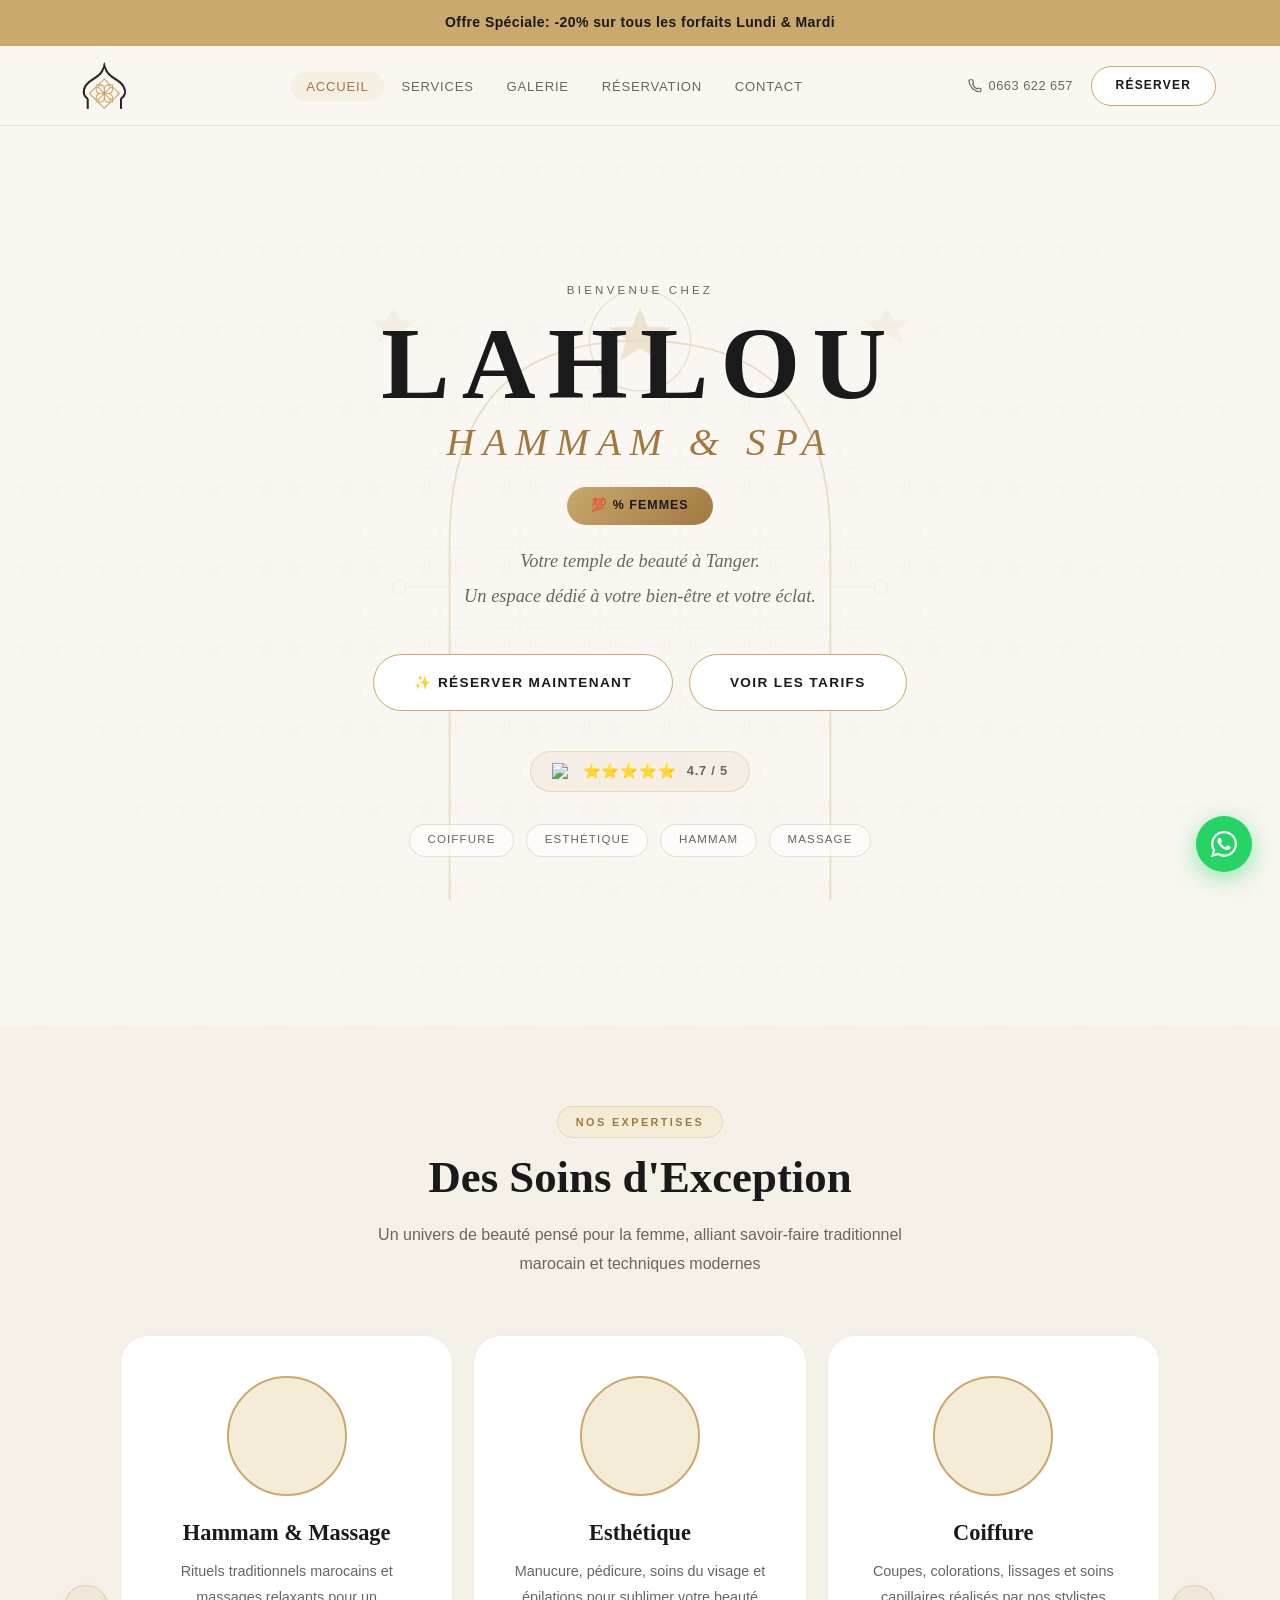
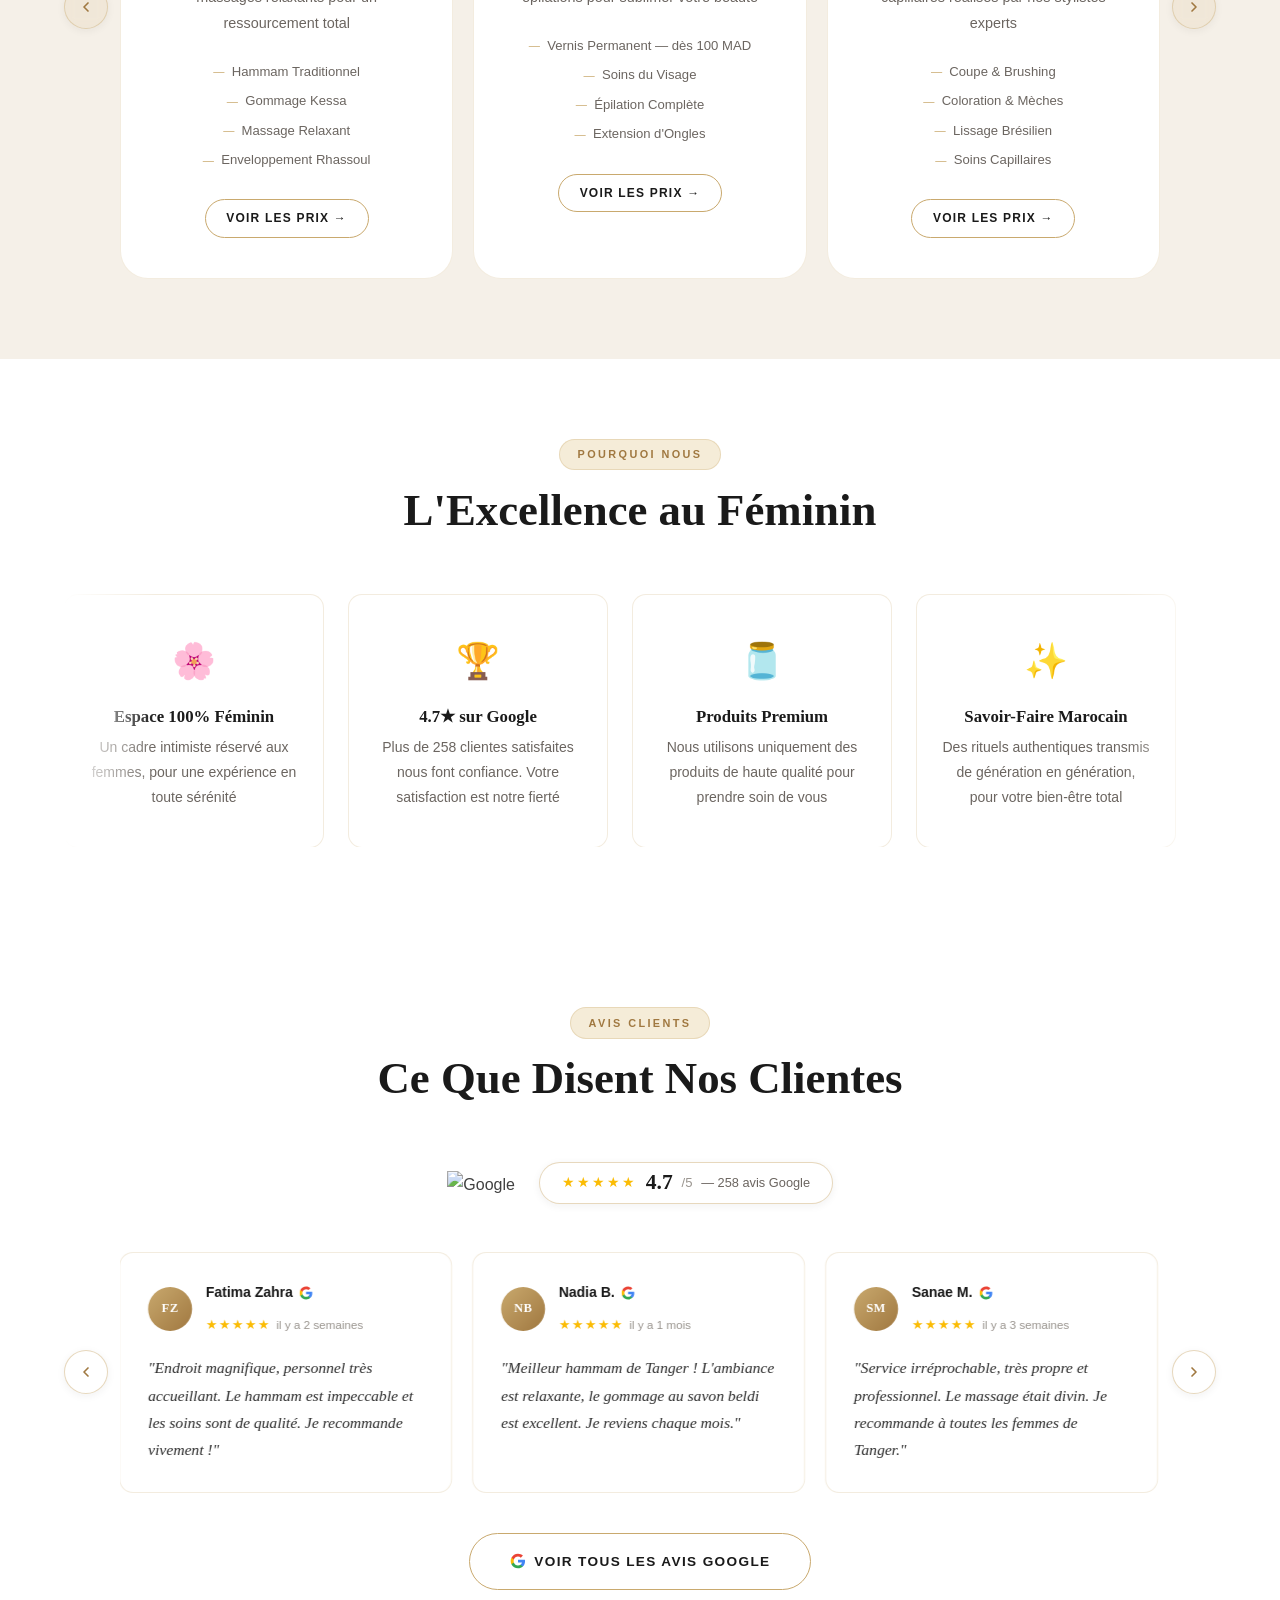
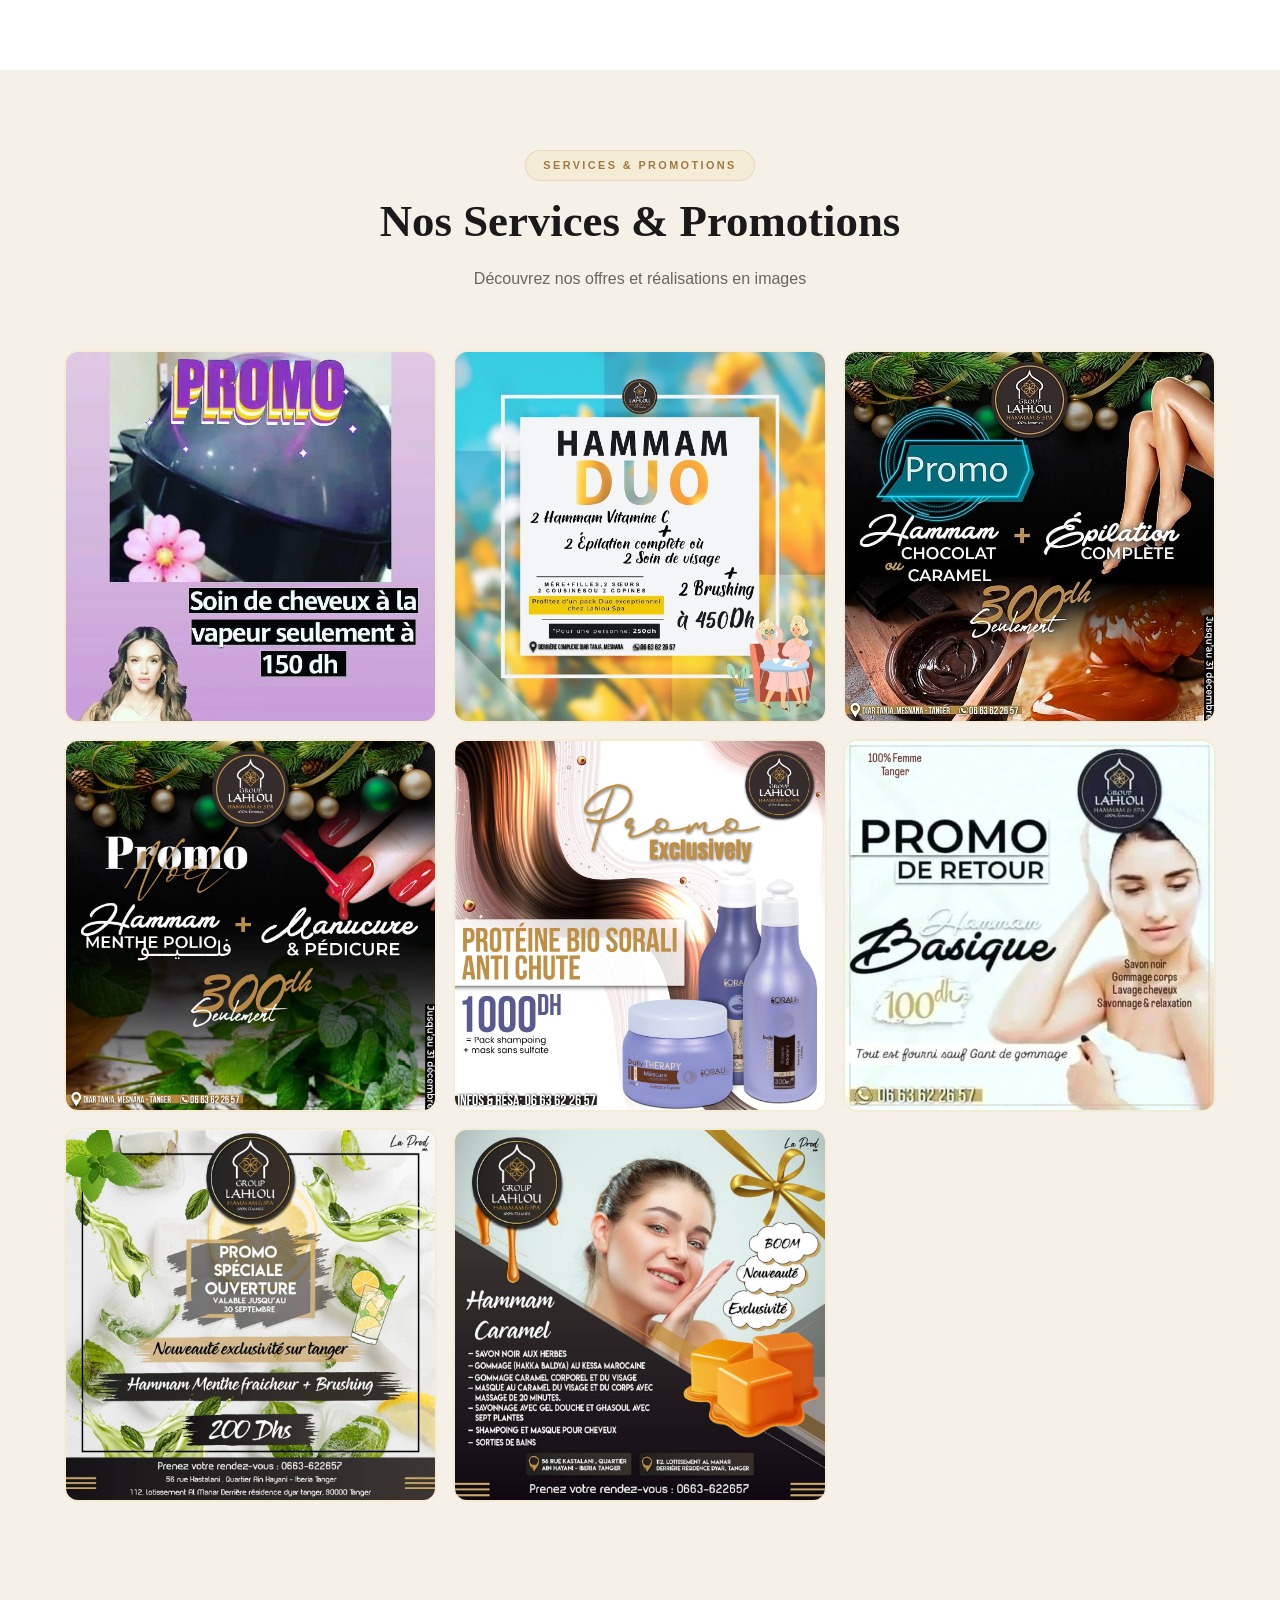
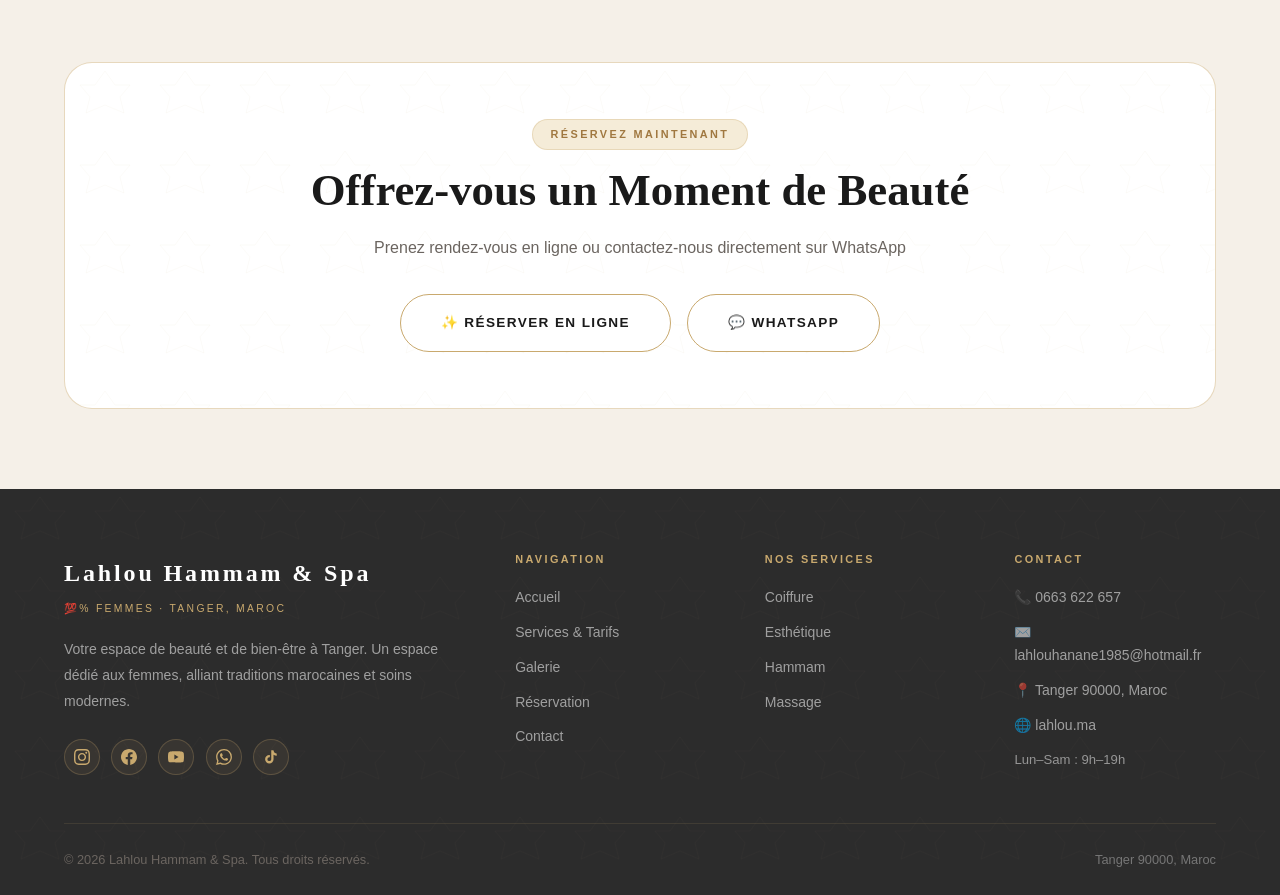
==== commit fbe1d0ea: "update website" ====
--- a/index.html
+++ b/index.html
@@ -17,7 +17,7 @@
 <!-- ── PROMOTIONS BANNER ─────────────────────────────────── -->
 <div class="promo-banner" role="banner" aria-label="Contact WhatsApp">
   <div class="promo-banner-inner">
-    <span>📱 Réservez sur WhatsApp : <a href="https://wa.me/212663622657" target="_blank" rel="noopener">+212 663 622 657</a></span>
+    <span>Offre Spéciale: -20% sur tous les forfaits Lundi &amp; Mardi</span>
   </div>
 </div>
 
@@ -39,7 +39,7 @@
         <svg width="14" height="14" viewBox="0 0 24 24" fill="none" stroke="currentColor" stroke-width="2" aria-hidden="true"><path d="M22 16.92v3a2 2 0 0 1-2.18 2 19.79 19.79 0 0 1-8.63-3.07A19.5 19.5 0 0 1 4.69 12a19.79 19.79 0 0 1-3.07-8.67A2 2 0 0 1 3.6 1.27h3a2 2 0 0 1 2 1.72 12.84 12.84 0 0 0 .7 2.81 2 2 0 0 1-.45 2.11L7.91 8.91a16 16 0 0 0 8.18 8.18l.91-.91a2 2 0 0 1 2.11-.45 12.84 12.84 0 0 0 2.81.7A2 2 0 0 1 22 16.92z"/></svg>
         0663 622 657
       </a>
-      <a href="booking.html" class="nav-book-btn">
+      <a href="tel:+212663622657" class="nav-book-btn">
         <span class="btn-label">Réserver</span>
       </a>
       <button class="hamburger" aria-label="Ouvrir le menu" aria-expanded="false">
@@ -54,8 +54,10 @@
   <a href="gallery.html">Galerie</a>
   <a href="booking.html">Réservation</a>
   <a href="contact.html">Contact</a>
-  <a href="tel:0663622657">📞 0663 622 657</a>
-  <a href="booking.html" class="mobile-book">✨ Réserver Maintenant</a>
+  <div class="mobile-contact-links">
+    <a href="tel:+212663622657">📞 +212 663 622 657</a>
+    <a href="mailto:lahlouhanane1985@hotmail.fr"><svg width="18" height="18" viewBox="0 0 24 24" fill="#C9A96E" style="vertical-align:middle;margin-right:6px"><path d="M20 4H4c-1.1 0-2 .9-2 2v12c0 1.1.9 2 2 2h16c1.1 0 2-.9 2-2V6c0-1.1-.9-2-2-2zm0 4l-8 5-8-5V6l8 5 8-5v2z"/></svg>lahlouhanane1985@hotmail.fr</a>
+  </div>
 </div>
 
 <!-- ── HERO ────────────────────────────────────────────── -->
@@ -81,20 +83,20 @@
     </svg>
   </div>
   <div class="hero-content" role="main">
-    <div class="hero-rating" aria-label="Note: 4.7 sur 5, 258 avis Google">
-      <span class="stars" aria-hidden="true">★★★★★</span>
-      <strong>4.7 / 5</strong>
-      <span>— 258 Avis Google</span>
-    </div>
     <p class="hero-label">Bienvenue chez</p>
     <h1 id="hero-title">Lahlou<span>Hammam &amp; Spa</span></h1>
     <div class="hero-promo-pill" id="hero-promo-pill" aria-label="Offre spéciale">
-      <span class="hero-promo-pill__text">🌟 -20% sur tous les forfaits • Lundi & Mardi</span>
+      <span class="hero-promo-pill__text">💯 % FEMMES</span>
     </div>
     <p class="hero-desc">Votre temple de beauté à Tanger.<br>Un espace dédié à votre bien-être et votre éclat.</p>
     <div class="hero-cta">
-      <a href="booking.html" class="btn btn-gold btn-lg">✨ Réserver Maintenant</a>
+      <a href="tel:+212663622657" class="btn btn-gold btn-lg">✨ Réserver Maintenant</a>
       <a href="services.html" class="btn btn-outline btn-lg">Voir les Tarifs</a>
+    </div>
+    <div class="hero-rating" aria-label="Note: 4.7 sur 5, 258 avis Google">
+      <img src="https://www.google.com/favicon.ico" width="16" height="16" style="vertical-align:middle;margin-right:4px;" alt="Google">
+      <span class="stars" aria-hidden="true">⭐⭐⭐⭐⭐</span>
+      <strong>4.7 / 5</strong>
     </div>
     <div class="hero-services-pills" aria-label="Nos services">
       <span>Coiffure</span>
@@ -513,6 +515,9 @@
           <a href="https://wa.me/212663622657" aria-label="WhatsApp" target="_blank" rel="noopener">
             <svg width="16" height="16" viewBox="0 0 24 24" fill="currentColor" aria-hidden="true"><path d="M17.472 14.382c-.297-.149-1.758-.867-2.03-.967-.273-.099-.471-.148-.67.15-.197.297-.767.966-.94 1.164-.173.199-.347.223-.644.075-.297-.15-1.255-.463-2.39-1.475-.883-.788-1.48-1.761-1.653-2.059-.173-.297-.018-.458.13-.606.134-.133.298-.347.446-.52.149-.174.198-.298.298-.497.099-.198.05-.371-.025-.52-.075-.149-.669-1.612-.916-2.207-.242-.579-.487-.5-.669-.51-.173-.008-.371-.01-.57-.01-.198 0-.52.074-.792.372-.272.297-1.04 1.016-1.04 2.479 0 1.462 1.065 2.875 1.213 3.074.149.198 2.096 3.2 5.077 4.487.709.306 1.262.489 1.694.625.712.227 1.36.195 1.871.118.571-.085 1.758-.719 2.006-1.413.248-.694.248-1.289.173-1.413-.074-.124-.272-.198-.57-.347m-5.421 7.403h-.004a9.87 9.87 0 0 1-5.031-1.378l-.361-.214-3.741.982.998-3.648-.235-.374a9.86 9.86 0 0 1-1.51-5.26c.001-5.45 4.436-9.884 9.888-9.884 2.64 0 5.122 1.03 6.988 2.898a9.825 9.825 0 0 1 2.893 6.994c-.003 5.45-4.437 9.884-9.885 9.884m8.413-18.297A11.815 11.815 0 0 0 12.05 0C5.495 0 .16 5.335.157 11.892c0 2.096.547 4.142 1.588 5.945L.057 24l6.305-1.654a11.882 11.882 0 0 0 5.683 1.448h.005c6.554 0 11.89-5.335 11.893-11.893a11.821 11.821 0 0 0-3.48-8.413Z"/></svg>
           </a>
+          <a href="https://www.tiktok.com/@lahlou.spa" aria-label="TikTok" target="_blank" rel="noopener">
+            <svg width="16" height="16" viewBox="0 0 24 24" fill="currentColor" aria-hidden="true"><path d="M19.59 6.69a4.83 4.83 0 0 1-3.77-4.25V2h-3.45v13.67a2.89 2.89 0 0 1-2.88 2.5 2.89 2.89 0 0 1-2.89-2.89 2.89 2.89 0 0 1 2.89-2.89c.28 0 .54.04.79.1V9.01a6.29 6.29 0 0 0-.79-.05 6.34 6.34 0 0 0-6.34 6.34 6.34 6.34 0 0 0 6.34 6.34 6.34 6.34 0 0 0 6.33-6.34V8.69a8.18 8.18 0 0 0 4.78 1.52V6.75a4.85 4.85 0 0 1-1.01-.06z"/></svg>
+          </a>
         </div>
       </div>
       <div class="footer-col">
@@ -538,6 +543,7 @@
         <h4>Contact</h4>
         <ul>
           <li><a href="tel:0663622657">📞 0663 622 657</a></li>
+          <li><a href="mailto:lahlouhanane1985@hotmail.fr">✉️ lahlouhanane1985@hotmail.fr</a></li>
           <li>📍 <a href="https://maps.app.goo.gl/YPXD6qZvrERKqMsW9" target="_blank" rel="noopener">Tanger 90000, Maroc</a></li>
           <li><a href="http://lahlou.ma" target="_blank" rel="noopener">🌐 lahlou.ma</a></li>
           <li style="color:rgba(255,255,255,0.5);font-size:0.82rem">Lun–Sam : 9h–19h</li>
@@ -741,28 +747,7 @@
   var pill   = document.getElementById('hero-promo-pill');
   if (!pill) return;
   var textEl = pill.querySelector('.hero-promo-pill__text');
-  var msgs   = [
-    '🌟 -20% sur tous les forfaits • Lundi & Mardi',
-    '💯 % FEMMES'
-  ];
-  var idx   = 0;
-  var SLIDE = 500;
-  var PAUSE = 2500;
-
-  function next() {
-    textEl.className = 'hero-promo-pill__text pill-out';
-    setTimeout(function () {
-      idx = (idx + 1) % msgs.length;
-      textEl.textContent = msgs[idx];
-      textEl.className = 'hero-promo-pill__text pill-in';
-      setTimeout(function () {
-        textEl.className = 'hero-promo-pill__text';
-        setTimeout(next, PAUSE);
-      }, SLIDE);
-    }, SLIDE);
-  }
-
-  setTimeout(next, PAUSE);
+  textEl.textContent = '💯 % FEMMES';
 })();
 </script>
 </body>
--- a/css/styles.css
+++ b/css/styles.css
@@ -345,6 +345,26 @@
   background: var(--gold);
   color: var(--black);
 }
+.mobile-contact-links {
+  display: flex;
+  flex-direction: column;
+  align-items: flex-start;
+  gap: 12px;
+  padding: 0.75rem 1.25rem 0.75rem 24px;
+}
+.mobile-contact-links a {
+  color: #C9A96E;
+  font-size: 0.95rem;
+  text-align: center;
+  border: none;
+  background: none;
+  padding: 0;
+}
+.mobile-contact-links a:hover {
+  color: #e0c47a;
+  background: none;
+  border-color: transparent;
+}
 
 /* 7. BUTTONS
    ---------------------------------------------------------- */
@@ -1234,7 +1254,13 @@
     margin-bottom: 1.25rem;
   }
   .hero-cta {
+    flex-direction: column;
+    align-items: center;
     margin-bottom: 1.25rem;
+  }
+  .hero-cta .btn {
+    width: 80%;
+    margin: 0 auto;
   }
 }
 @media (max-width: 480px) {
@@ -1242,8 +1268,6 @@
   .hero h1 { font-size: 2.5rem; }
   .gallery-grid { grid-template-columns: 1fr; }
   .gallery-item.tall { grid-row: span 1; }
-  .hero-cta { flex-direction: column; }
-  .hero-cta .btn { width: 100%; max-width: 320px; }
 }
 
 /* 24. PROMO BANNER
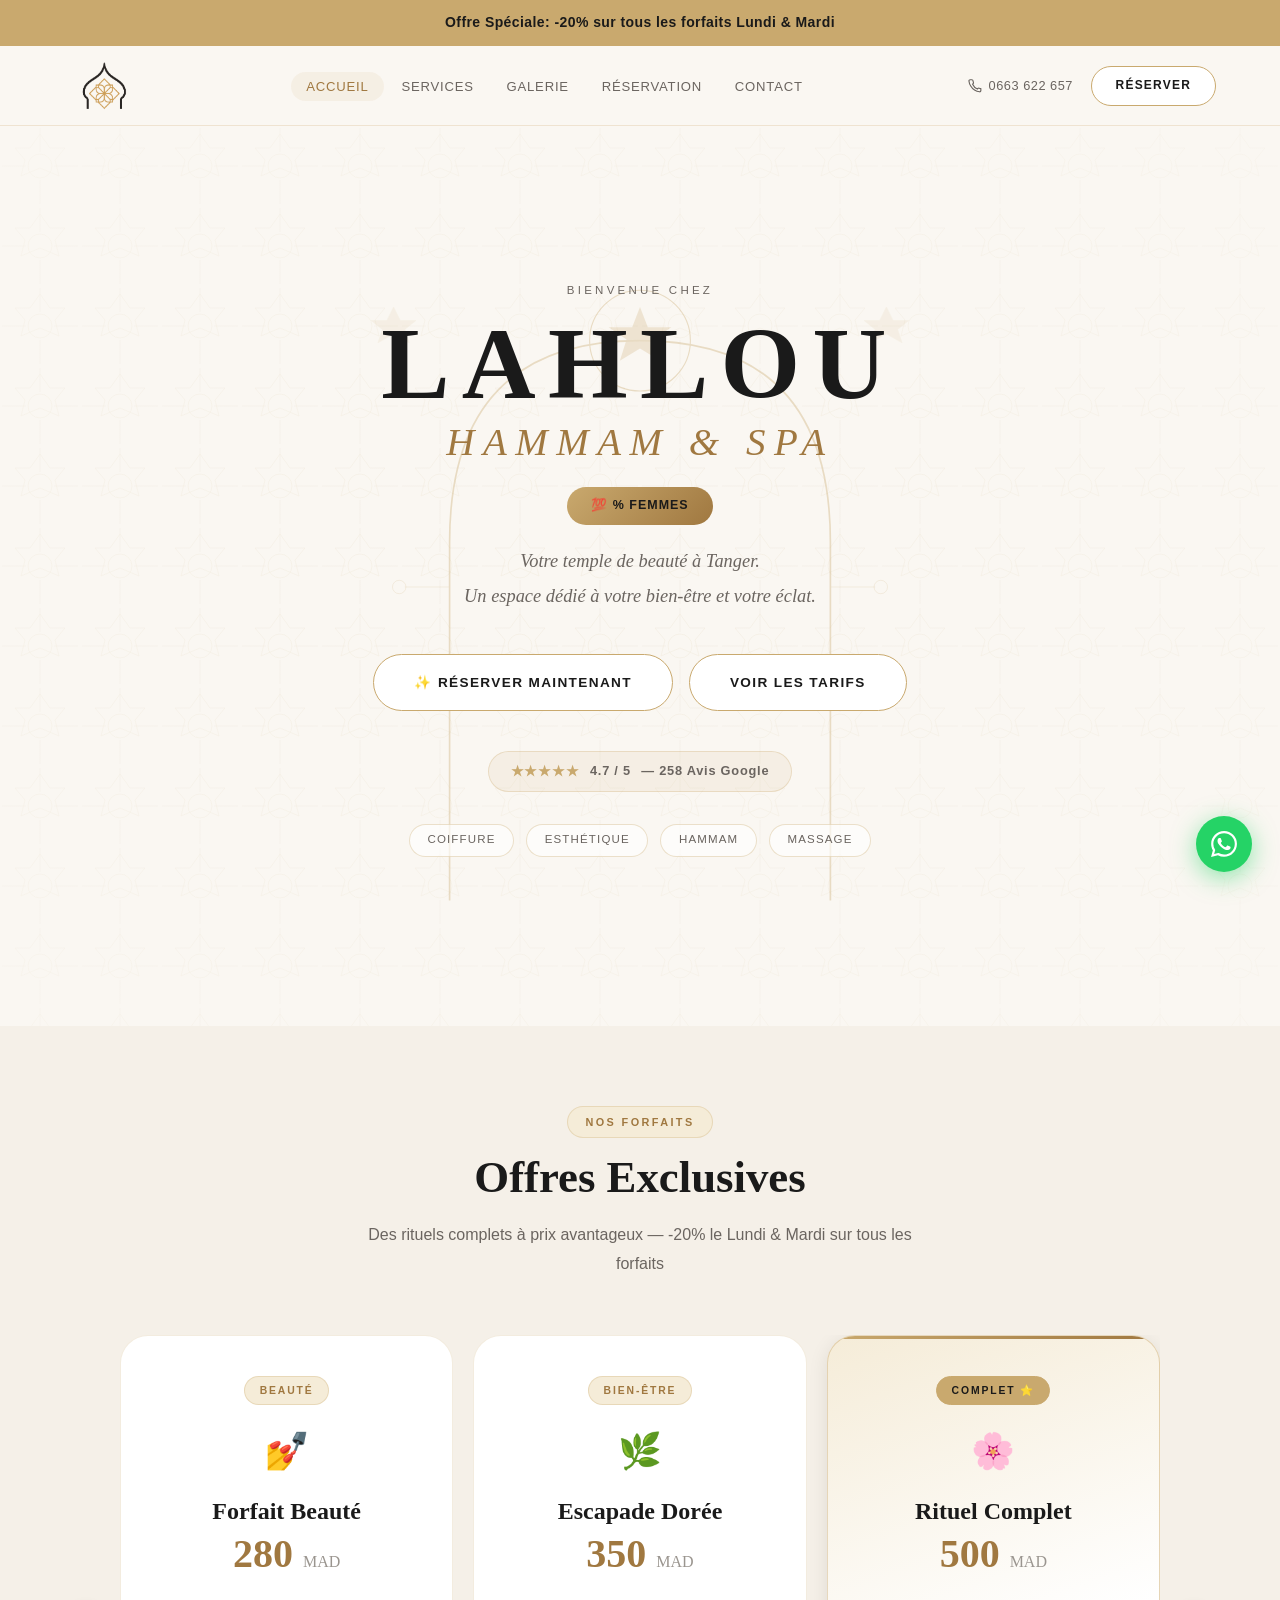
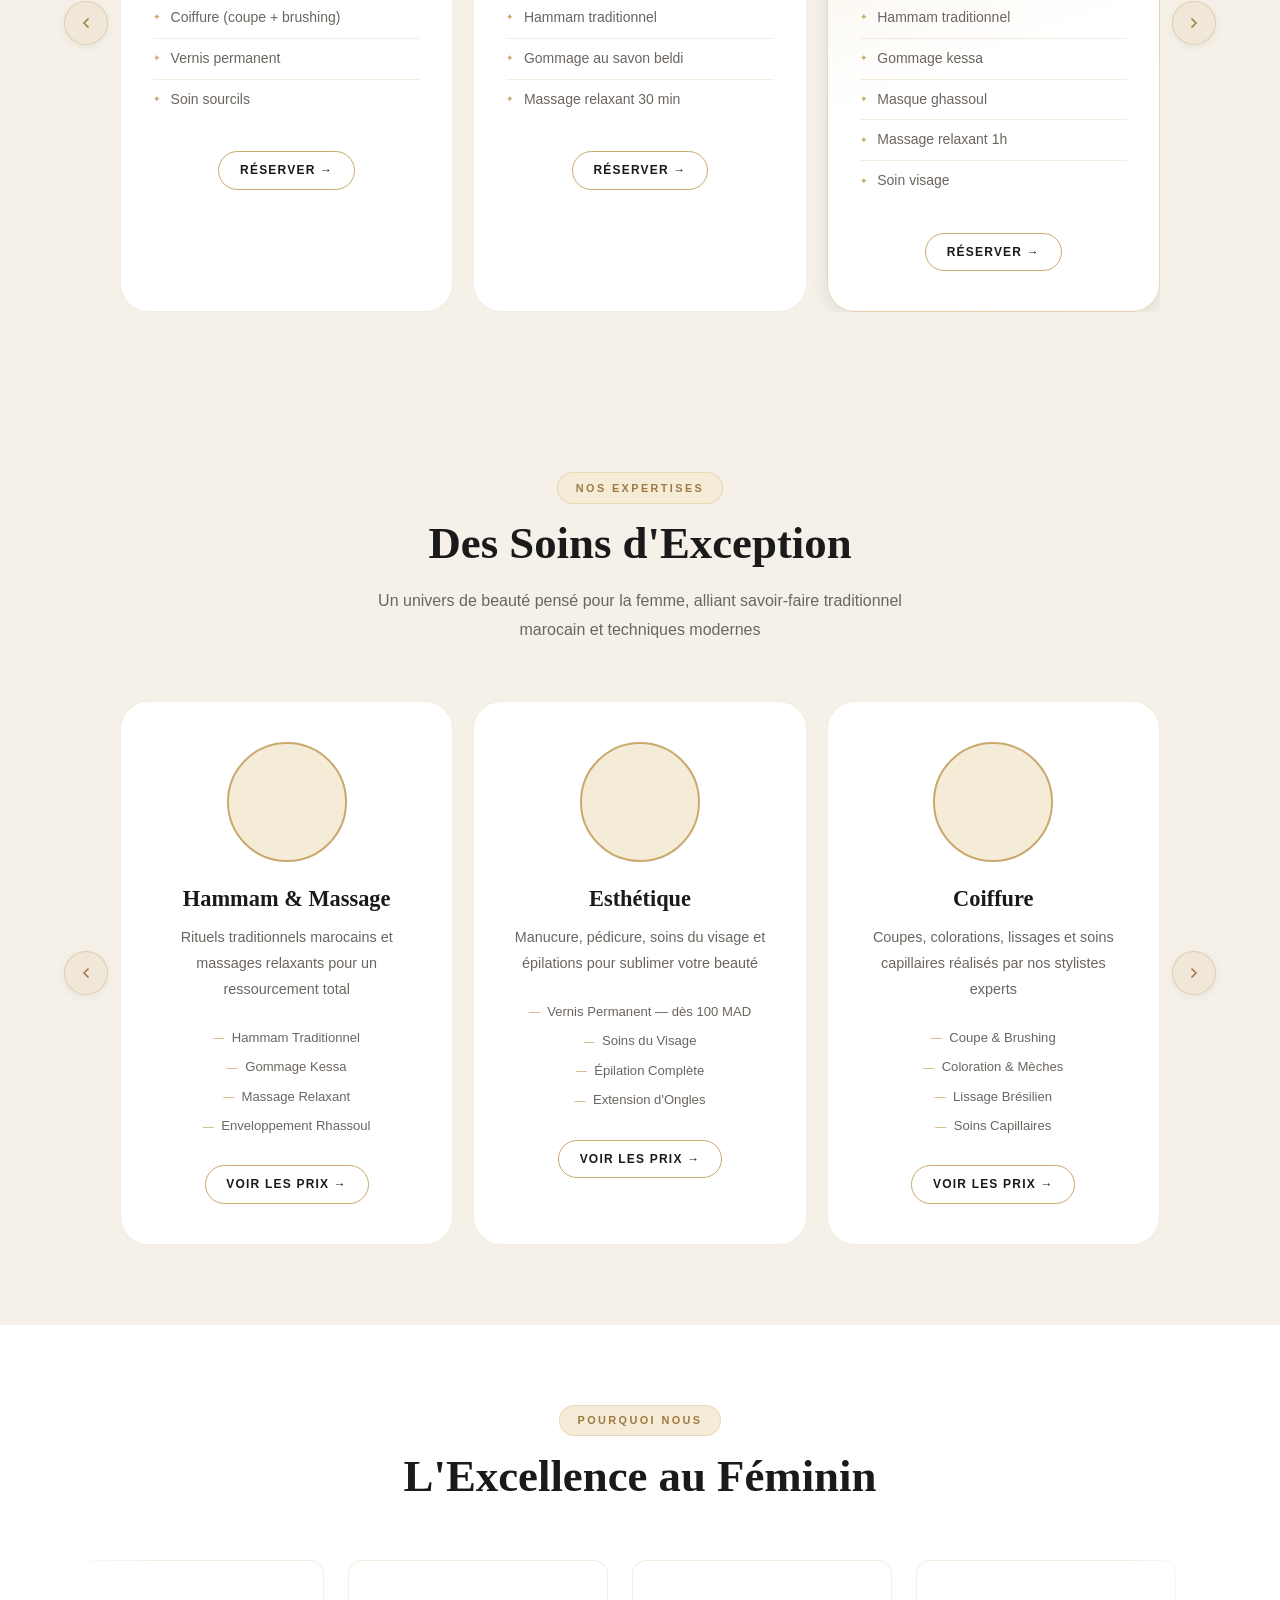
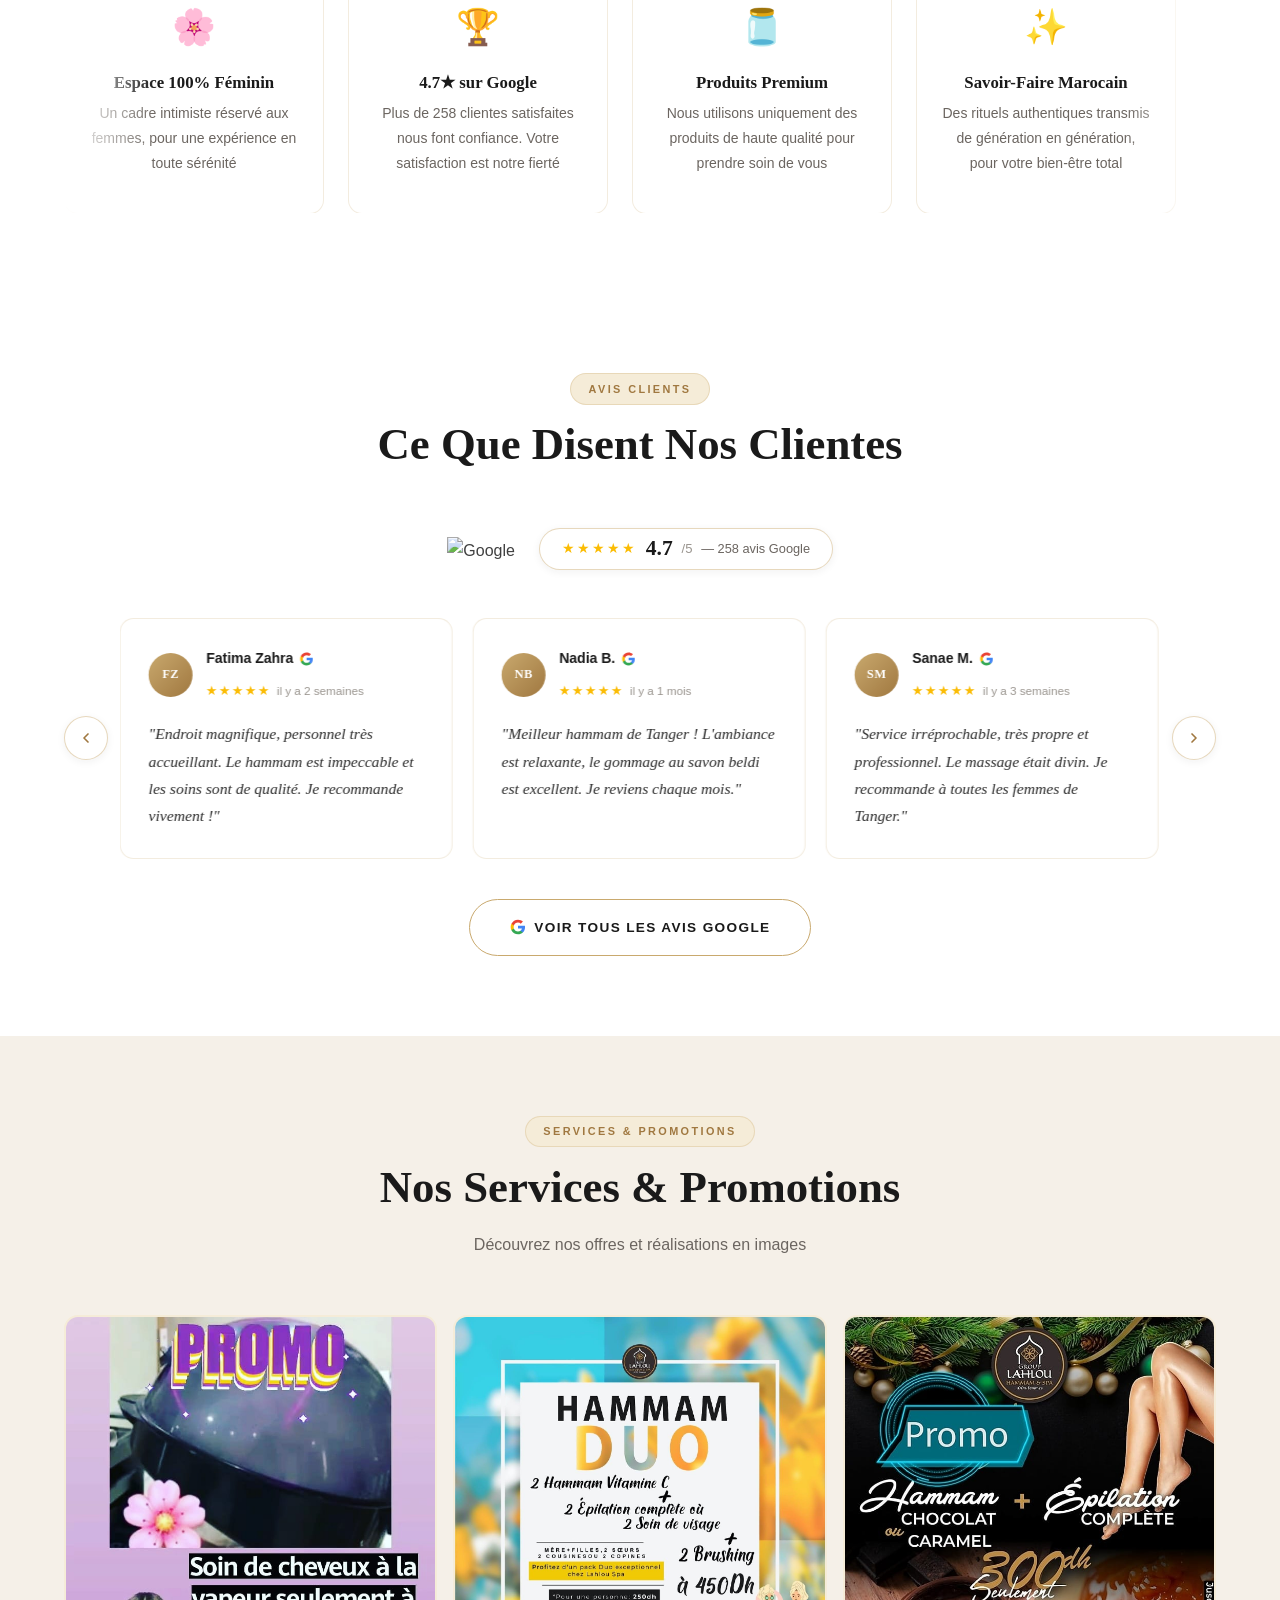
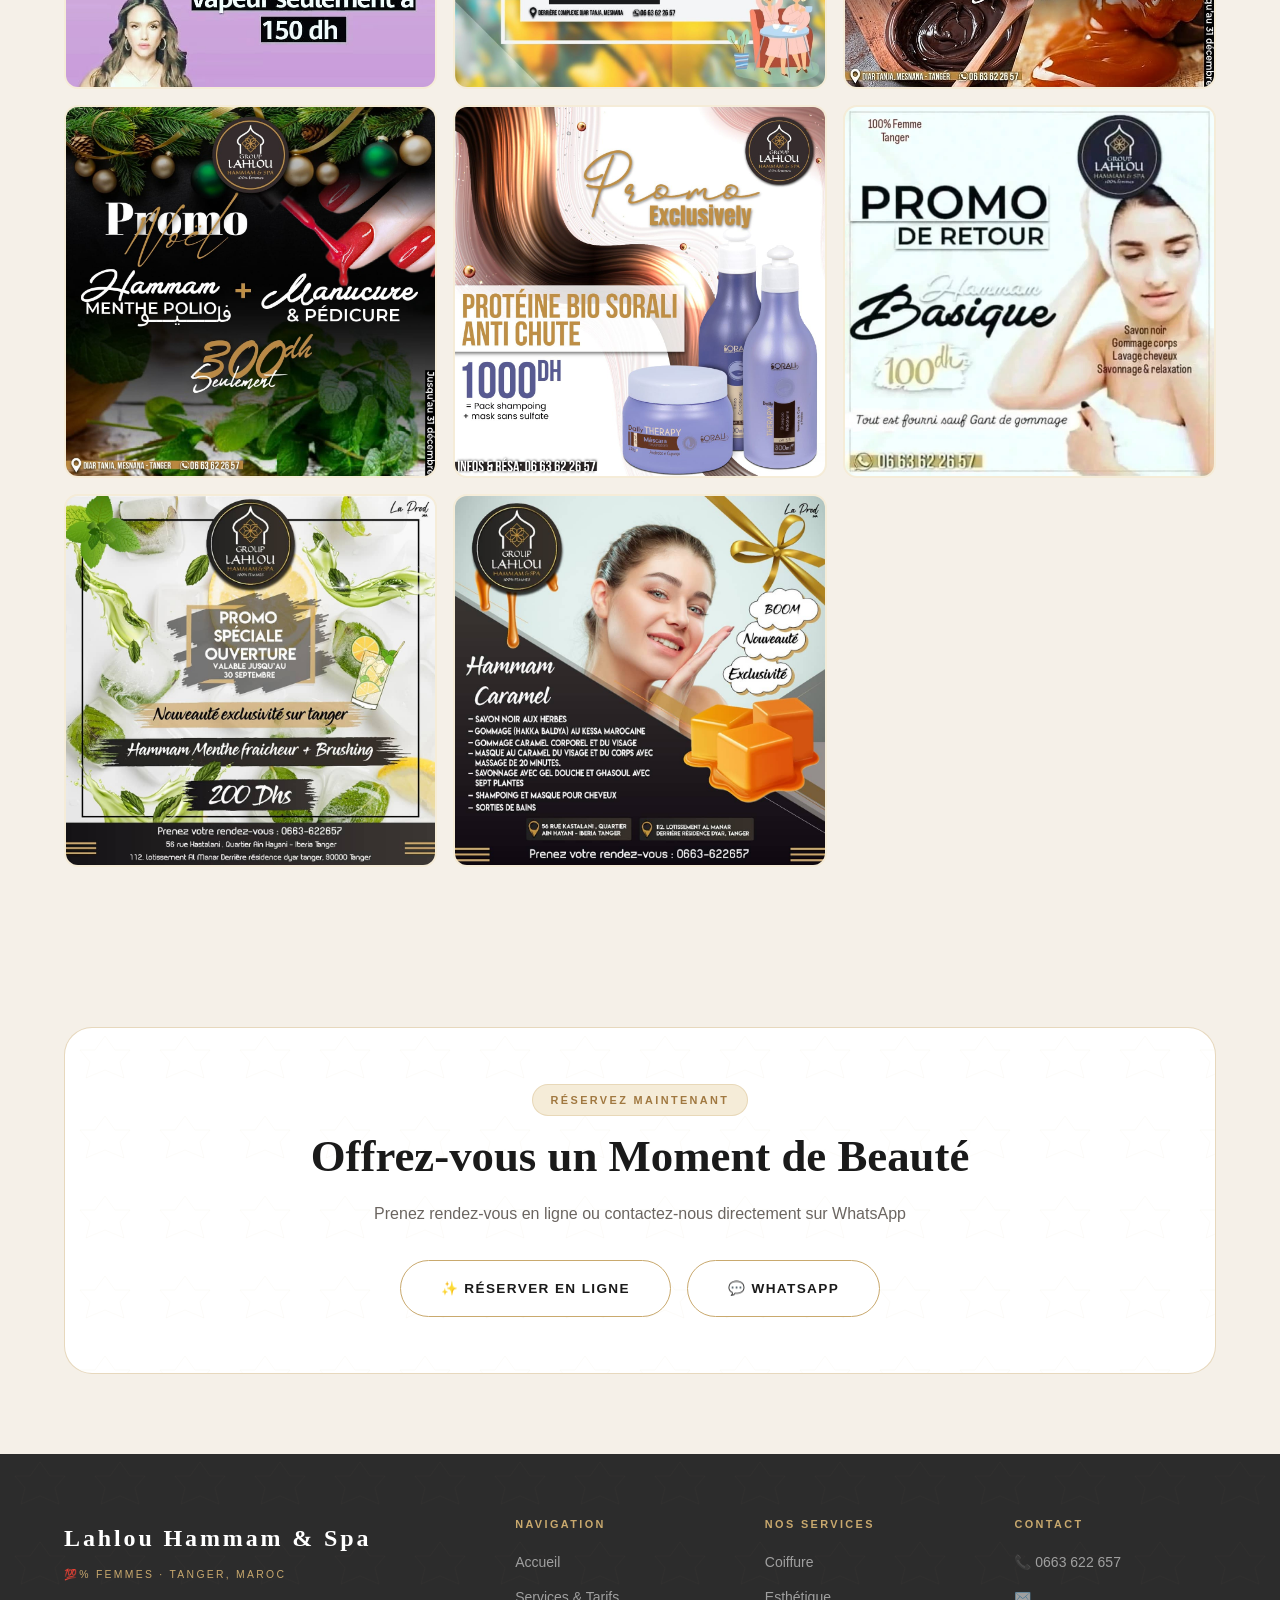
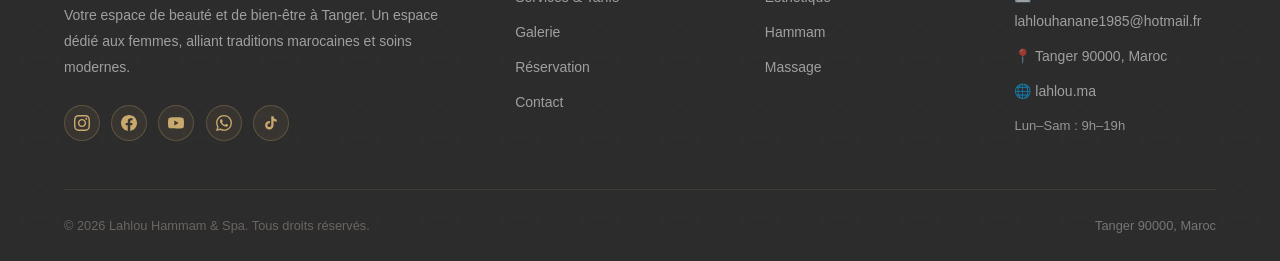
==== commit 589789d1: "update website" ====
--- a/index.html
+++ b/index.html
@@ -39,7 +39,7 @@
         <svg width="14" height="14" viewBox="0 0 24 24" fill="none" stroke="currentColor" stroke-width="2" aria-hidden="true"><path d="M22 16.92v3a2 2 0 0 1-2.18 2 19.79 19.79 0 0 1-8.63-3.07A19.5 19.5 0 0 1 4.69 12a19.79 19.79 0 0 1-3.07-8.67A2 2 0 0 1 3.6 1.27h3a2 2 0 0 1 2 1.72 12.84 12.84 0 0 0 .7 2.81 2 2 0 0 1-.45 2.11L7.91 8.91a16 16 0 0 0 8.18 8.18l.91-.91a2 2 0 0 1 2.11-.45 12.84 12.84 0 0 0 2.81.7A2 2 0 0 1 22 16.92z"/></svg>
         0663 622 657
       </a>
-      <a href="tel:+212663622657" class="nav-book-btn">
+      <a href="https://wa.me/212663622657" target="_blank" class="nav-book-btn">
         <span class="btn-label">Réserver</span>
       </a>
       <button class="hamburger" aria-label="Ouvrir le menu" aria-expanded="false">
@@ -90,19 +90,84 @@
     </div>
     <p class="hero-desc">Votre temple de beauté à Tanger.<br>Un espace dédié à votre bien-être et votre éclat.</p>
     <div class="hero-cta">
-      <a href="tel:+212663622657" class="btn btn-gold btn-lg">✨ Réserver Maintenant</a>
-      <a href="services.html" class="btn btn-outline btn-lg">Voir les Tarifs</a>
+      <a href="https://wa.me/212663622657" target="_blank" class="btn btn-gold btn-lg">✨ Réserver Maintenant</a>
+      <a href="services.html" class="btn btn-outline btn-lg" onclick="event.preventDefault();document.getElementById('forfaits').scrollIntoView({behavior:'smooth'})">Voir les Tarifs</a>
     </div>
     <div class="hero-rating" aria-label="Note: 4.7 sur 5, 258 avis Google">
-      <img src="https://www.google.com/favicon.ico" width="16" height="16" style="vertical-align:middle;margin-right:4px;" alt="Google">
-      <span class="stars" aria-hidden="true">⭐⭐⭐⭐⭐</span>
+<span class="stars" aria-hidden="true">★★★★★</span>
       <strong>4.7 / 5</strong>
+      <span>— 258 Avis Google</span>
     </div>
     <div class="hero-services-pills" aria-label="Nos services">
       <span>Coiffure</span>
       <span>Esthétique</span>
       <span>Hammam</span>
       <span>Massage</span>
+    </div>
+  </div>
+</section>
+
+<!-- ── PACKAGES SECTION ──────────────────────────────────── -->
+<section id="forfaits" style="background:var(--cream);scroll-margin-top:80px" aria-labelledby="packages-title">
+  <div class="container">
+    <div class="section-header">
+      <span class="section-tag">Nos Forfaits</span>
+      <h2 id="packages-title">Offres Exclusives</h2>
+      <p>Des rituels complets à prix avantageux — -20% le Lundi &amp; Mardi sur tous les forfaits</p>
+    </div>
+    <div id="forfaits-carousel" class="sec-carousel" data-gap="1.25" data-visible='{"desktop":3,"tablet":2,"mobile":1}' data-mobile-pct="0.88" data-start="0" aria-label="Carrousel des forfaits">
+      <button class="carousel-btn carousel-btn--prev" aria-label="Forfait précédent">
+        <svg width="16" height="16" viewBox="0 0 24 24" fill="none" stroke="currentColor" stroke-width="2.5" stroke-linecap="round" stroke-linejoin="round" aria-hidden="true"><polyline points="15,18 9,12 15,6"/></svg>
+      </button>
+      <div class="sec-carousel__viewport">
+        <div class="sec-carousel__track">
+
+          <article class="package-card">
+            <div class="package-badge">BEAUTÉ</div>
+            <span class="package-icon" aria-hidden="true">💅</span>
+            <h3 class="package-name">Forfait Beauté</h3>
+            <div class="package-price">280 <span>MAD</span></div>
+            <ul class="package-features">
+              <li>Coiffure (coupe + brushing)</li>
+              <li>Vernis permanent</li>
+              <li>Soin sourcils</li>
+            </ul>
+            <a href="https://wa.me/212663622657" target="_blank" class="btn btn-gold btn-sm">Réserver →</a>
+          </article>
+
+          <article class="package-card">
+            <div class="package-badge">BIEN-ÊTRE</div>
+            <span class="package-icon" aria-hidden="true">🌿</span>
+            <h3 class="package-name">Escapade Dorée</h3>
+            <div class="package-price">350 <span>MAD</span></div>
+            <ul class="package-features">
+              <li>Hammam traditionnel</li>
+              <li>Gommage au savon beldi</li>
+              <li>Massage relaxant 30 min</li>
+            </ul>
+            <a href="https://wa.me/212663622657" target="_blank" class="btn btn-gold btn-sm">Réserver →</a>
+          </article>
+
+          <article class="package-card package-card--featured">
+            <div class="package-badge package-badge--gold">COMPLET ⭐</div>
+            <span class="package-icon" aria-hidden="true">🌸</span>
+            <h3 class="package-name">Rituel Complet</h3>
+            <div class="package-price">500 <span>MAD</span></div>
+            <ul class="package-features">
+              <li>Hammam traditionnel</li>
+              <li>Gommage kessa</li>
+              <li>Masque ghassoul</li>
+              <li>Massage relaxant 1h</li>
+              <li>Soin visage</li>
+            </ul>
+            <a href="https://wa.me/212663622657" target="_blank" class="btn btn-gold btn-sm">Réserver →</a>
+          </article>
+
+        </div>
+      </div>
+      <button class="carousel-btn carousel-btn--next" aria-label="Forfait suivant">
+        <svg width="16" height="16" viewBox="0 0 24 24" fill="none" stroke="currentColor" stroke-width="2.5" stroke-linecap="round" stroke-linejoin="round" aria-hidden="true"><polyline points="9,18 15,12 9,6"/></svg>
+      </button>
     </div>
   </div>
 </section>
@@ -587,7 +652,7 @@
     var config      = JSON.parse(wrapper.dataset.visible || '{"desktop":3,"tablet":2,"mobile":1}');
     var minMobileW  = parseInt(wrapper.dataset.minMobileW || '0', 10);
     var mobilePct   = parseFloat(wrapper.dataset.mobilePct || '0.88');
-    var current     = 0;
+    var current     = parseInt(wrapper.dataset.start || '0', 10);
     var dotsEl      = null;
     var hinted      = false;
 
@@ -657,10 +722,9 @@
 
     // ── Navigate ─────────────────────────────────────────────
     function goTo(idx, animate) {
-      var max = getMaxIndex();
-      // Wrap around for looping
-      if (idx < 0)    idx = max;
-      if (idx > max)  idx = 0;
+      var n = cards.length;
+      // True modulo loop — works for any step size, both directions
+      idx = ((idx % n) + n) % n;
       current = idx;
       var raw    = current * (getCardWidth() + getGap());
       var offset = raw - getCenterOffset();
@@ -742,6 +806,7 @@
   }, 3000);
 })();
 
+
 // ── Hero promo pill: rotating text ───────────────────────────
 (function () {
   var pill   = document.getElementById('hero-promo-pill');
--- a/css/styles.css
+++ b/css/styles.css
@@ -1700,10 +1700,29 @@
   }
   #services-carousel .carousel-btn--prev { left: 6px; }
   #services-carousel .carousel-btn--next { right: 6px; }
-  /* Viewport takes full width (arrows are absolute, not in flow) */
-  #services-carousel .sec-carousel__viewport {
-    width: 100%;
-  }
+  #services-carousel .sec-carousel__viewport { width: 100%; }
+
+  #forfaits-carousel {
+    position: relative;
+  }
+  #forfaits-carousel .carousel-btn {
+    display: flex;
+    position: absolute;
+    z-index: 2;
+    top: 50%;
+    transform: translateY(-50%);
+    width: 40px;
+    height: 40px;
+    background: var(--gold);
+    border-color: var(--gold);
+    color: var(--black);
+    box-shadow: 0 2px 10px rgba(0,0,0,0.18);
+  }
+  #forfaits-carousel .carousel-btn:disabled { opacity: 0.3; pointer-events: none; }
+  #forfaits-carousel .carousel-btn--prev { left: 6px; }
+  #forfaits-carousel .carousel-btn--next { right: 6px; }
+  #forfaits-carousel .sec-carousel__viewport { width: 100%; }
+  #forfaits-carousel .package-card { max-width: none; }
 }
 @media (max-width: 640px) {
   /* Service cards */
